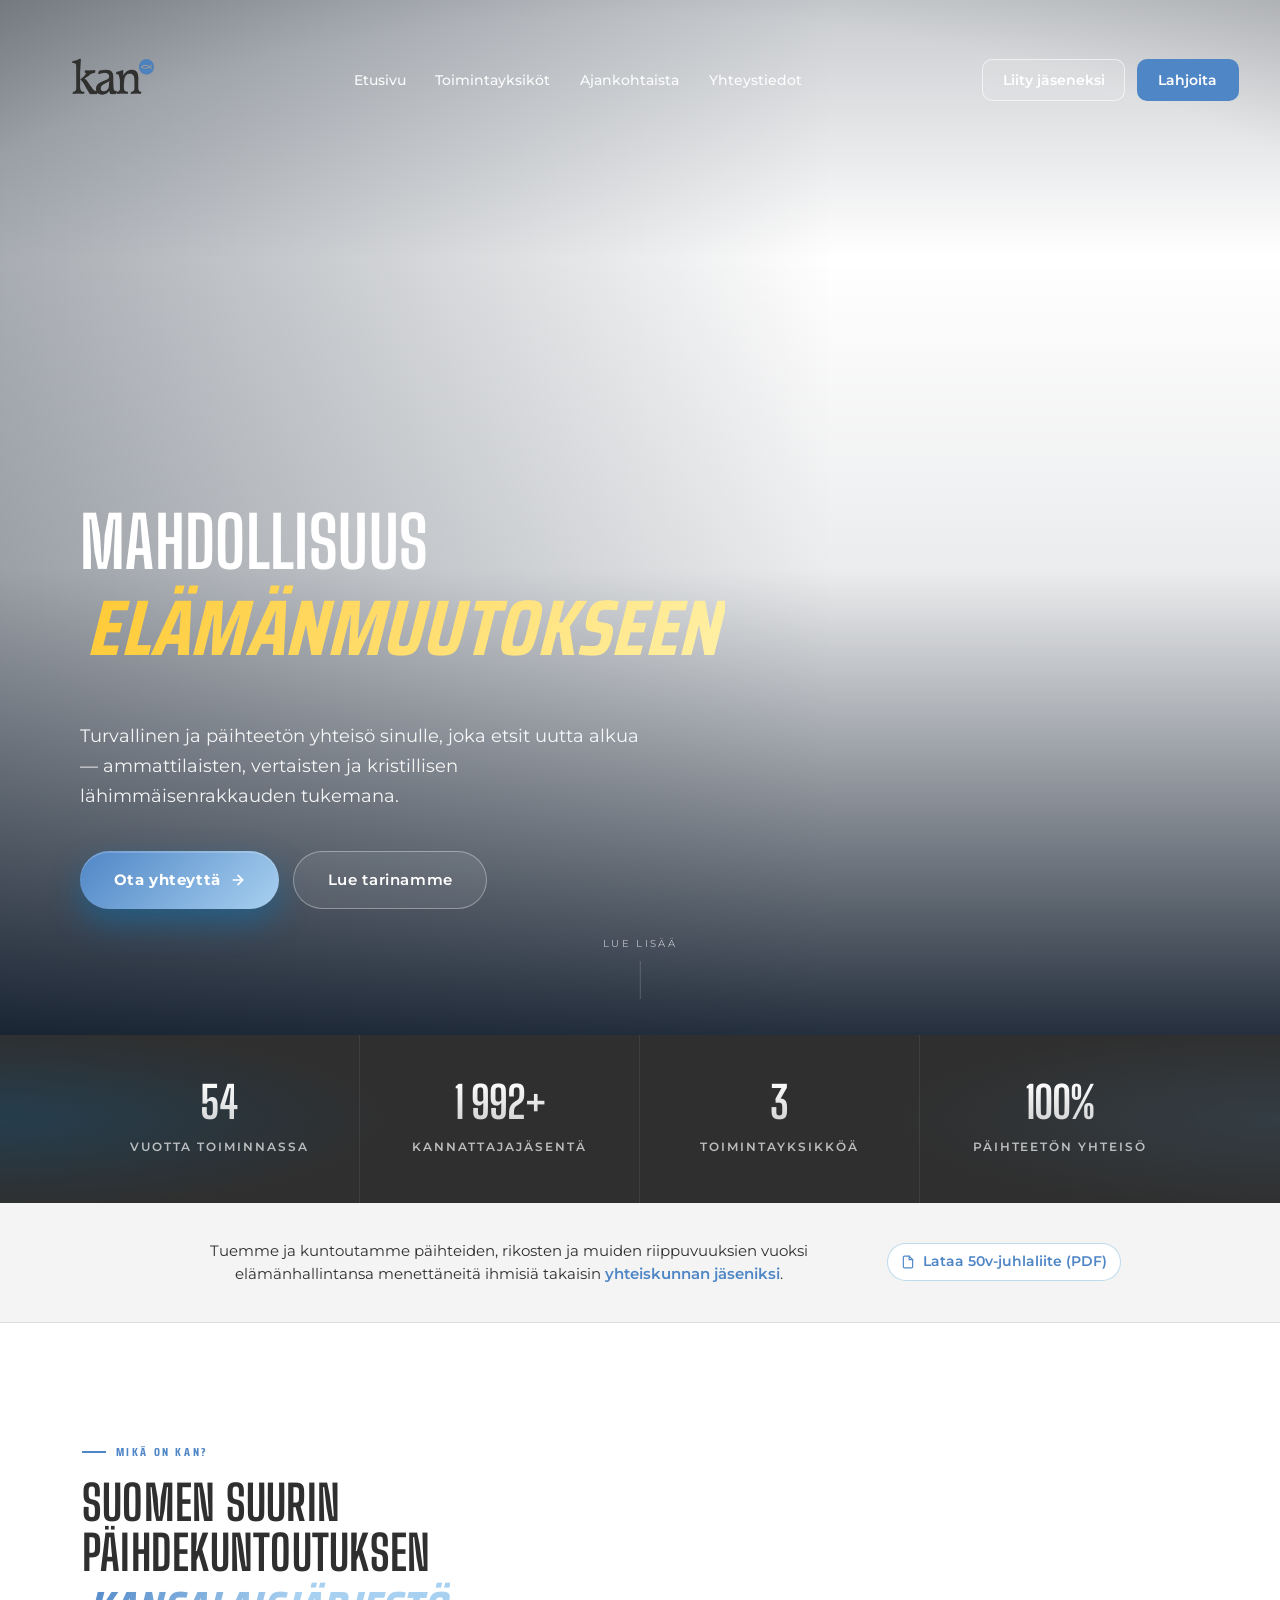
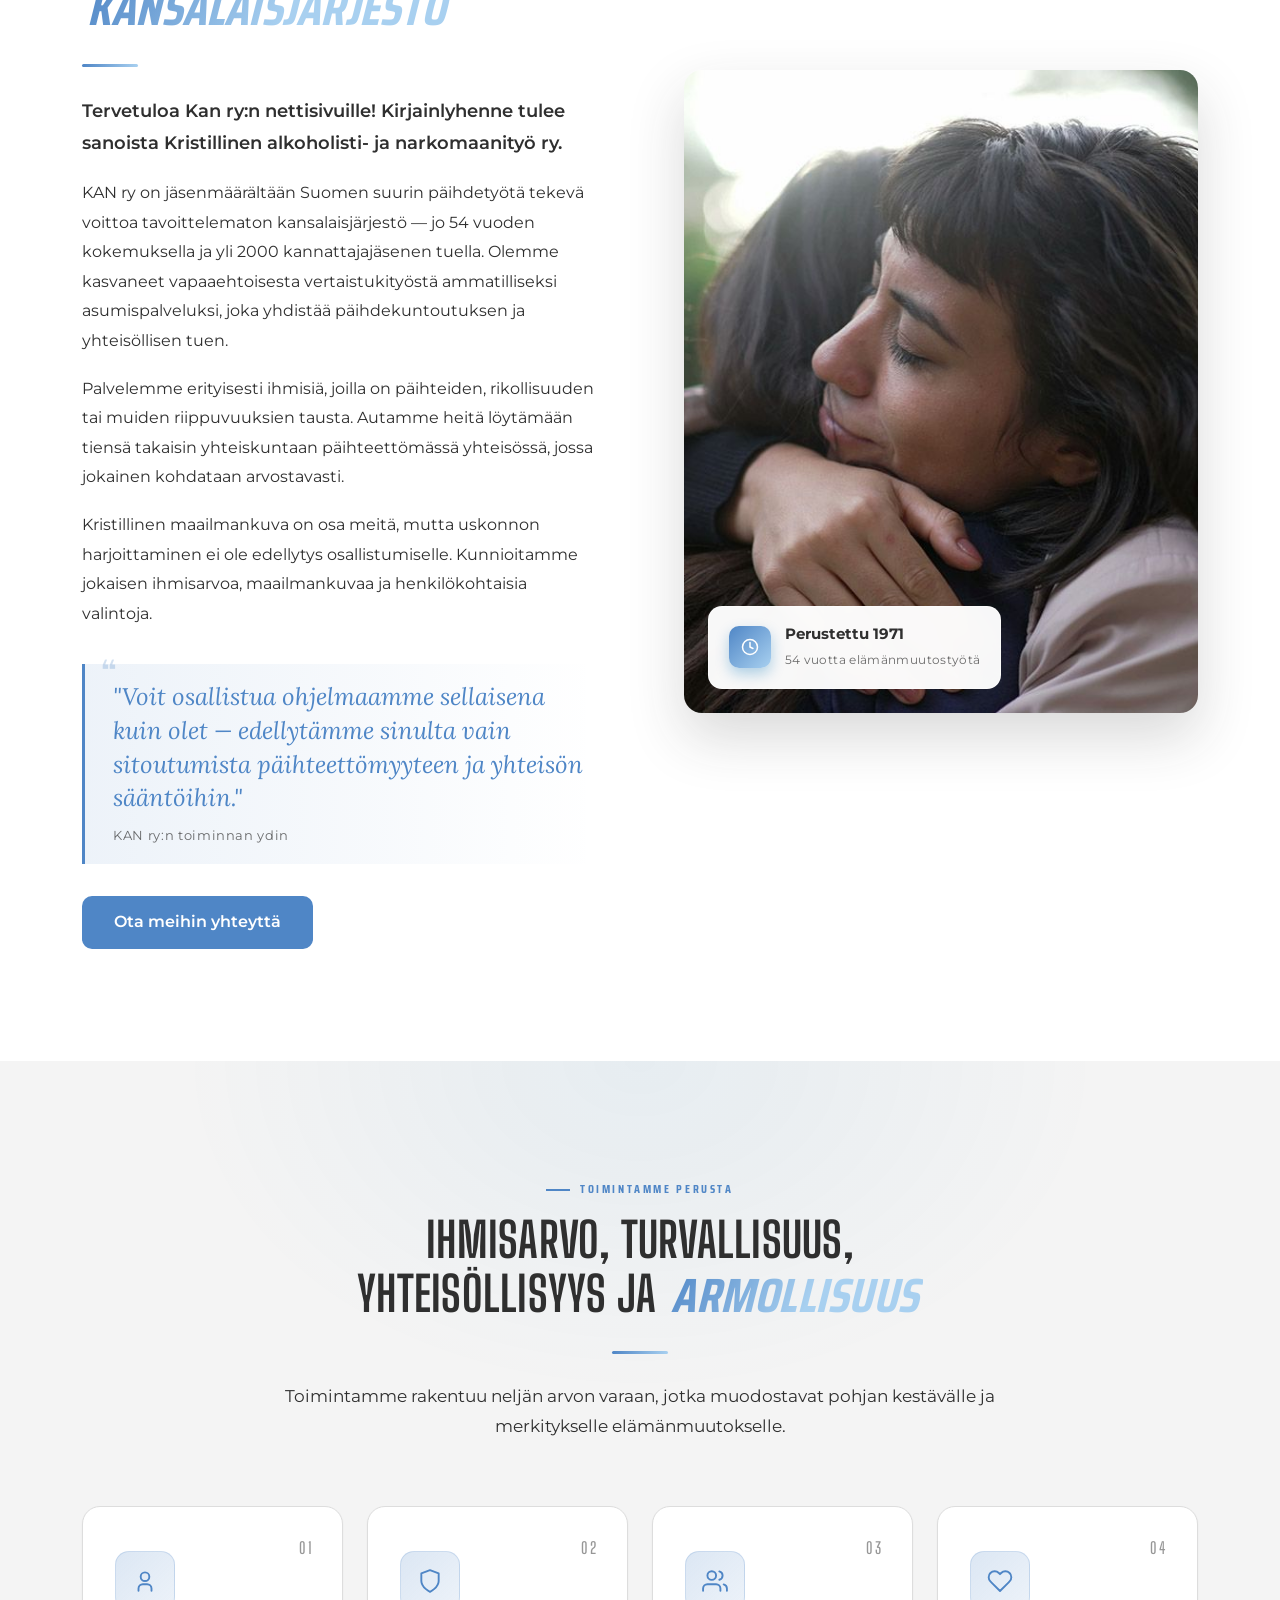
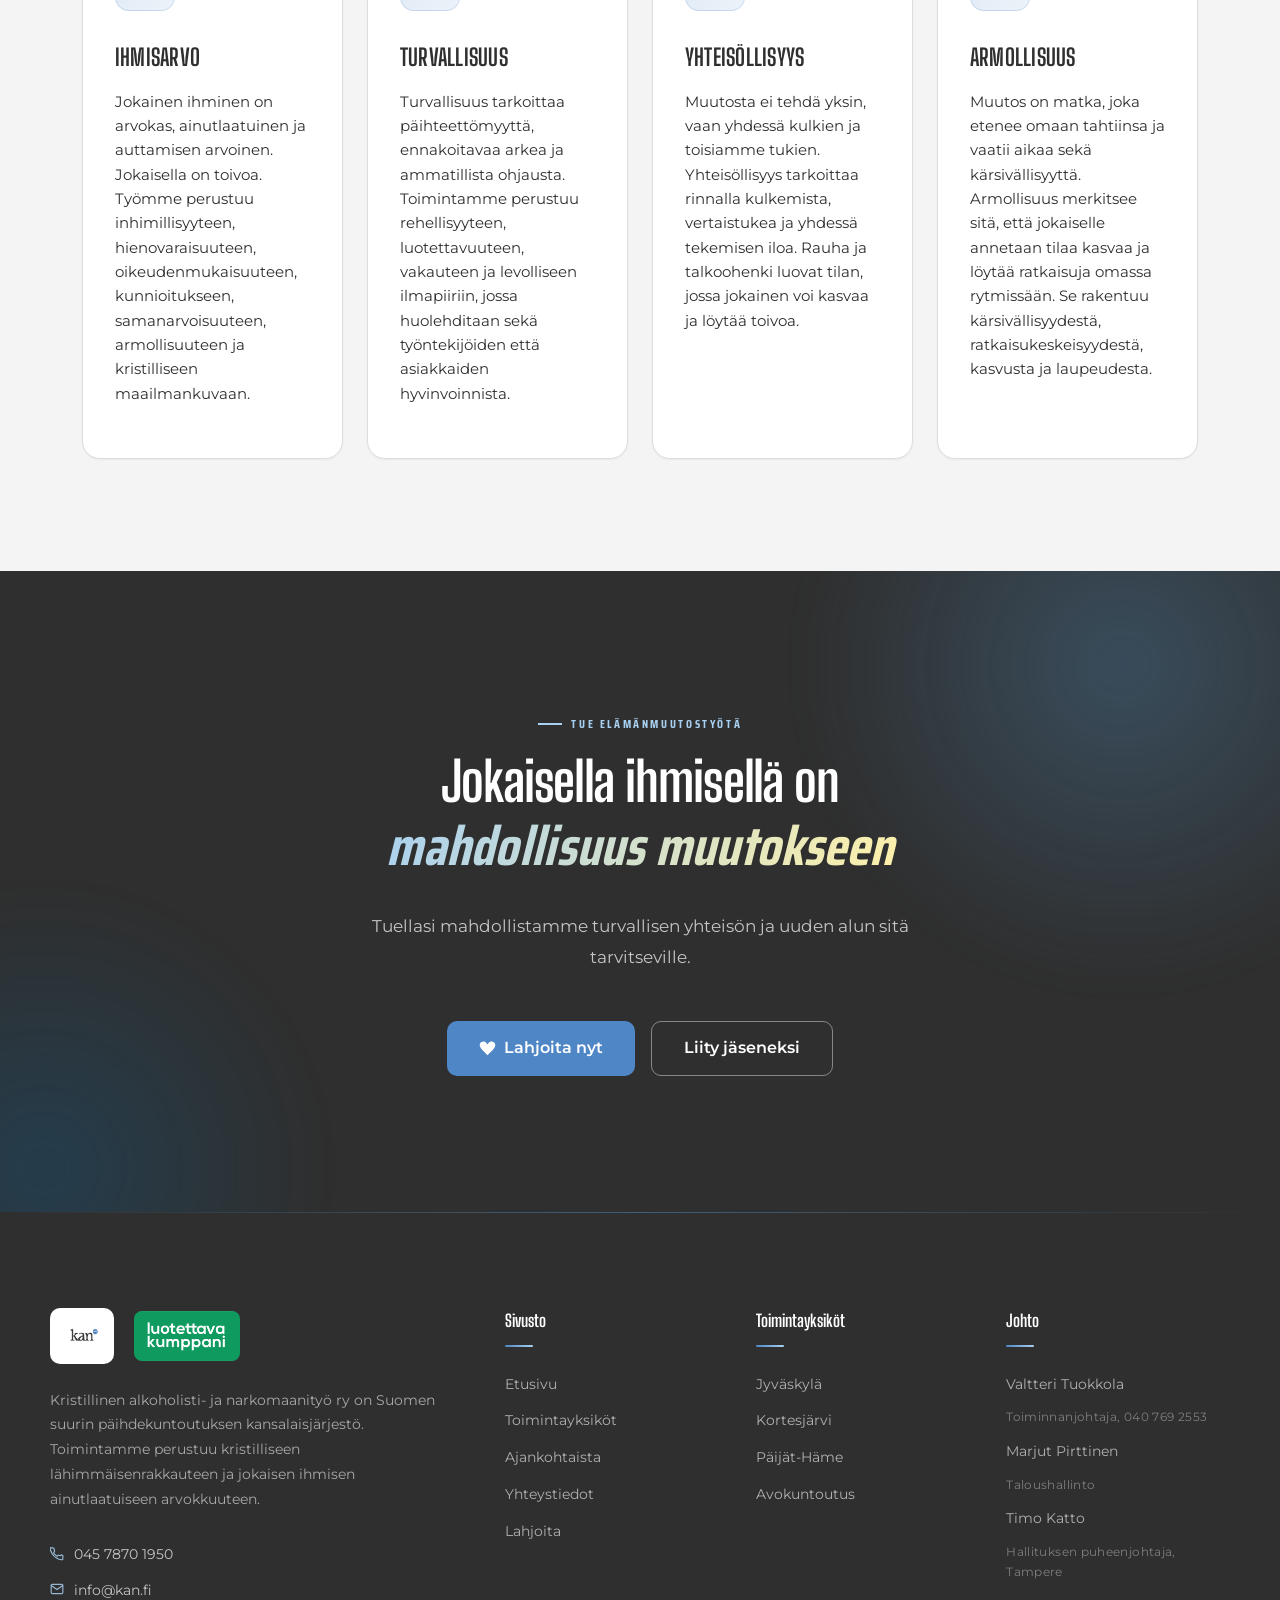
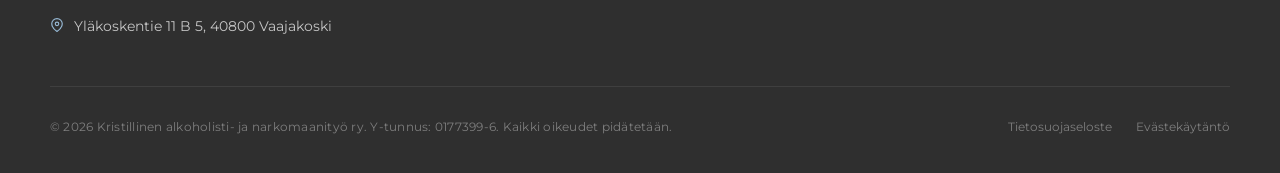
==== index.html @ 5f4e663e "favicon: blue Ichthys fish symbol (SVG + 512px PNG) across all pages Co-Authored-By: Claude Sonnet 4" ====
<!DOCTYPE html>
<html lang="fi">
<head>
  <meta charset="UTF-8">
  <meta name="viewport" content="width=device-width, initial-scale=1.0">
  <link rel="canonical" href="https://kan.fi/">
  <meta property="og:url" content="https://kan.fi/">
  <link rel="icon" type="image/svg+xml" href="favicon.svg">
  <link rel="icon" type="image/png" href="favicon.png">
  <link rel="apple-touch-icon" href="favicon.png">
  <script type="application/ld+json">
{
  "@context": "https://schema.org",
  "@type": "NGO",
  "name": "Kristillinen alkoholisti- ja narkomaanityö ry",
  "alternateName": "KAN ry",
  "url": "https://kan.fi/",
  "logo": "https://kan.fi/logo.png",
  "telephone": "+358457870 1950",
  "email": "info@kan.fi",
  "foundingDate": "1971",
  "address": {
    "@type": "PostalAddress",
    "streetAddress": "Yläkoskentie 11 B 5",
    "postalCode": "40800",
    "addressLocality": "Vaajakoski",
    "addressCountry": "FI"
  },
  "areaServed": "Finland",
  "description": "KAN ry on Suomen suurin päihdekuntoutuksen kansalaisjärjestö. Toimintayksiköt Jyväskylässä, Päijät-Hämeessä, Kortesjärvellä ja avokuntoutuksena."
}
</script>

  <title>KAN ry — Mahdollisuus elämänmuutokseen | Päihdekuntoutus Suomessa</title>
  <meta name="description" content="Päihdekuntoutuksen kansalaisjärjestö. Päihteetön yhteisö, jossa jokainen kohdataan arvostavasti — Jyväskylässä, Päijät-Hämeessä, Kortesjärvellä ja avokuntoutuksena.">
  <meta name="author" content="KAN ry">
  <meta name="robots" content="index, follow">
  <meta property="og:type" content="website">
  <meta property="og:title" content="KAN ry — Mahdollisuus elämänmuutokseen | Päihdekuntoutus Suomessa">
  <meta property="og:description" content="Päihdekuntoutuksen kansalaisjärjestö. Päihteetön yhteisö, jossa jokainen kohdataan arvostavasti — Jyväskylässä, Päijät-Hämeessä, Kortesjärvellä ja avokuntoutuksena.">
  <meta property="og:image" content="https://images.unsplash.com/photo-1500382017468-9049fed747ef?w=1200&auto=format&fit=crop&q=80">
  <meta name="twitter:card" content="summary_large_image">
  <link rel="preconnect" href="https://fonts.googleapis.com">
  <link rel="preconnect" href="https://fonts.gstatic.com" crossorigin>
  <link href="https://fonts.googleapis.com/css2?family=Big+Shoulders+Display:wght@700;800;900&family=Lora:ital,wght@1,400;1,500;1,600&family=Montserrat:wght@300;400;500;600;700;800&family=Saira+Condensed:wght@300;400;500;600;700&display=swap" rel="stylesheet">
  <link rel="stylesheet" href="style.css">
</head>
<body class="has-dark-hero">
<a href="#main" class="skip-link">Siirry sisältöön</a>

<div class="scroll-progress" id="scrollProgress"></div>

<nav class="navbar" id="navbar">
  <a href="index.html" class="nav-logo-img" aria-label="KAN ry – etusivu">
    <img src="logo.png" alt="KAN ry">
  </a>

  <ul class="nav-links">
    <li><a href="index.html" aria-current="page">Etusivu</a></li>
    <li><a href="toimintayksikot.html">Toimintayksiköt</a></li>
    <li><a href="ajankohtaista.html">Ajankohtaista</a></li>
    <li><a href="yhteystiedot.html">Yhteystiedot</a></li>
  </ul>

  <div class="nav-actions">
    <a href="liity-jaseneksi.html" class="btn-nav-ghost btn">Liity jäseneksi</a>
    <a href="lahjoita.html" class="btn btn-blue">Lahjoita</a>
    <button class="nav-burger" id="navBurger" aria-label="Avaa valikko" aria-expanded="false" aria-controls="navDrawer">
      <span class="nav-burger-bars"><span></span><span></span><span></span></span>
    </button>
  </div>
</nav>

<div class="nav-drawer" id="navDrawer" role="dialog" aria-modal="true" aria-label="Mobiilinavigaatio">
  <ul>
    <li><a href="index.html" data-drawer-link>Etusivu</a></li>
    <li><a href="toimintayksikot.html" data-drawer-link>Toimintayksiköt</a></li>
    <li><a href="ajankohtaista.html" data-drawer-link>Ajankohtaista</a></li>
    <li><a href="yhteystiedot.html" data-drawer-link>Yhteystiedot</a></li>
  </ul>
  <div class="nav-drawer-cta">
    <a href="liity-jaseneksi.html" class="btn btn-outline-blue" data-drawer-link>Liity jäseneksi</a>
    <a href="lahjoita.html" class="btn btn-yellow" data-drawer-link>Lahjoita nyt</a>
  </div>
</div>

<section id="hero" aria-label="KAN ry – Mahdollisuus elämänmuutokseen">

  <div class="hero-bg" role="img" aria-label="Ystävät yhdessä auringonlaskussa"></div>
  <div class="hero-scrim"></div>
  <div class="hero-vignette"></div>

  <div class="hero-content">
    <div class="hero-text">
      <h1 class="hero-title hero-anim h2">
        Mahdollisuus<br>
        <em>elämänmuutokseen</em>
      </h1>
      <p class="hero-sub hero-anim h3">
        Turvallinen ja päihteetön yhteisö sinulle, joka etsit uutta alkua — ammattilaisten, vertaisten ja kristillisen lähimmäisenrakkauden tukemana.
      </p>
      <div class="hero-cta hero-anim h4">
        <a href="yhteystiedot.html" class="btn-hero-primary">
          Ota yhteyttä
          <svg width="16" height="16" viewBox="0 0 24 24" fill="none" stroke="currentColor" stroke-width="2.5" stroke-linecap="round" stroke-linejoin="round"><line x1="5" y1="12" x2="19" y2="12"/><polyline points="12 5 19 12 12 19"/></svg>
        </a>
        <a href="#esittely" class="btn-hero-ghost">Lue tarinamme</a>
      </div>
    </div>
  </div>

  <a href="#stats" class="hero-scroll" aria-label="Vieritä alas">
    <span class="hero-scroll-lbl">Lue lisää</span>
    <span class="hero-scroll-line"></span>
  </a>
</section>

<div id="stats" class="stats-bar">
  <div class="stats-inner">
    <div class="stat-cell fade-up"><span class="stat-num">54</span><span class="stat-lbl">Vuotta toiminnassa</span></div>
    <div class="stat-cell fade-up d1"><span class="stat-num">2 000+</span><span class="stat-lbl">Kannattajajäsentä</span></div>
    <div class="stat-cell fade-up d2"><span class="stat-num">3</span><span class="stat-lbl">Toimintayksikköä</span></div>
    <div class="stat-cell fade-up d3"><span class="stat-num">100%</span><span class="stat-lbl">Päihteetön yhteisö</span></div>
  </div>
</div>

<section id="mission" aria-label="Tehtävämme ja juhlaliite">
  <div class="mission-wrap">
    <p class="mission-text">
      Tuemme ja kuntoutamme päihteiden, rikosten ja muiden riippuvuuksien vuoksi elämänhallintansa menettäneitä ihmisiä takaisin <em>yhteiskunnan jäseniksi</em>.
    </p>
    <a href="KAN_juhlaliite_50v.pdf" class="pdf-link" target="_blank" rel="noopener" aria-label="Lataa KAN 50-vuotisjuhlaliite PDF">
      <svg viewBox="0 0 24 24" fill="none" stroke="currentColor" stroke-width="2" stroke-linecap="round" stroke-linejoin="round">
        <path d="M14 2H6a2 2 0 0 0-2 2v16a2 2 0 0 0 2 2h12a2 2 0 0 0 2-2V8z"/>
        <polyline points="14 2 14 8 20 8"/>
      </svg>
      Lataa 50v-juhlaliite (PDF)
    </a>
  </div>
</section>

<section id="esittely">
  <div class="container">
    <div class="about-grid">
      <div class="about-text">
        <span class="eyebrow fade-up">Mikä on KAN?</span>
        <h2 class="sec-title fade-up">Suomen suurin<br>päihdekuntoutuksen<br><em>kansalaisjärjestö</em></h2>
        <div class="divider fade-up"></div>
        <p class="about-welcome fade-up">Tervetuloa Kan ry:n nettisivuille! Kirjainlyhenne tulee sanoista Kristillinen alkoholisti- ja narkomaanityö ry.</p>
        <p class="fade-up">KAN ry on jäsenmäärältään Suomen suurin päihdetyötä tekevä voittoa tavoittelematon kansalaisjärjestö — jo 54 vuoden kokemuksella ja yli 2000 kannattajajäsenen tuella. Olemme kasvaneet vapaaehtoisesta vertaistukityöstä ammatilliseksi asumispalveluksi, joka yhdistää päihdekuntoutuksen ja yhteisöllisen tuen.</p>
        <p class="fade-up d1">Palvelemme erityisesti ihmisiä, joilla on päihteiden, rikollisuuden tai muiden riippuvuuksien tausta. Autamme heitä löytämään tiensä takaisin yhteiskuntaan päihteettömässä yhteisössä, jossa jokainen kohdataan arvostavasti.</p>
        <p class="fade-up d2">Kristillinen maailmankuva on osa meitä, mutta uskonnon harjoittaminen ei ole edellytys osallistumiselle. Kunnioitamme jokaisen ihmisarvoa, maailmankuvaa ja henkilökohtaisia valintoja.</p>
        <div class="about-quote fade-up d2">
          <blockquote>"Voit osallistua ohjelmaamme sellaisena kuin olet — edellytämme sinulta vain sitoutumista päihteettömyyteen ja yhteisön sääntöihin."</blockquote>
          <cite>KAN ry:n toiminnan ydin</cite>
        </div>
        <a href="yhteystiedot.html" class="btn btn-blue btn-lg fade-up d3">Ota meihin yhteyttä</a>
      </div>

      <div class="about-img-wrap fade-up d2">
        <img src="img-halaus.jpg" alt="Halaus — tukea ja yhteyttä" loading="lazy">
        <div class="img-badge">
          <div class="badge-icon-wrap"><svg width="18" height="18" viewBox="0 0 24 24" fill="none" stroke="currentColor" stroke-width="2" stroke-linecap="round" stroke-linejoin="round"><circle cx="12" cy="12" r="10"/><polyline points="12 6 12 12 16 14"/></svg></div>
          <div><span class="badge-strong">Perustettu 1971</span><span class="badge-span">54 vuotta elämänmuutostyötä</span></div>
        </div>
      </div>
    </div>
  </div>
</section>

<section id="pillars">
  <div class="container">
    <div class="pillars-hd">
      <span class="eyebrow fade-up">Toimintamme perusta</span>
      <h2 class="sec-title fade-up">Ihmisarvo, turvallisuus,<br>yhteisöllisyys ja <em>armollisuus</em></h2>
      <div class="divider divider-center fade-up"></div>
      <p class="sec-lead fade-up">Toimintamme rakentuu neljän arvon varaan, jotka muodostavat pohjan kestävälle ja merkitykselle elämänmuutokselle.</p>
    </div>
    <div class="pillars-grid">
      <div class="pillar-card fade-up">
        <span class="pillar-num">01</span>
        <div class="pillar-icon-bg"><svg width="26" height="26" viewBox="0 0 24 24" fill="none" stroke="currentColor" stroke-width="1.75" stroke-linecap="round" stroke-linejoin="round"><circle cx="12" cy="8" r="4"/><path d="M6 21v-2a4 4 0 014-4h4a4 4 0 014 4v2"/></svg></div>
        <h3 class="pillar-title">Ihmisarvo</h3>
        <p class="pillar-text">Jokainen ihminen on arvokas, ainutlaatuinen ja auttamisen arvoinen. Jokaisella on toivoa. Työmme perustuu inhimillisyyteen, hienovaraisuuteen, oikeudenmukaisuuteen, kunnioitukseen, samanarvoisuuteen, armollisuuteen ja kristilliseen maailmankuvaan.</p>
      </div>
      <div class="pillar-card fade-up d1">
        <span class="pillar-num">02</span>
        <div class="pillar-icon-bg"><svg width="26" height="26" viewBox="0 0 24 24" fill="none" stroke="currentColor" stroke-width="1.75" stroke-linecap="round" stroke-linejoin="round"><path d="M12 22s8-4 8-10V5l-8-3-8 3v7c0 6 8 10 8 10z"/></svg></div>
        <h3 class="pillar-title">Turvallisuus</h3>
        <p class="pillar-text">Turvallisuus tarkoittaa päihteettömyyttä, ennakoitavaa arkea ja ammatillista ohjausta. Toimintamme perustuu rehellisyyteen, luotettavuuteen, vakauteen ja levolliseen ilmapiiriin, jossa huolehditaan sekä työntekijöiden että asiakkaiden hyvinvoinnista.</p>
      </div>
      <div class="pillar-card fade-up d2">
        <span class="pillar-num">03</span>
        <div class="pillar-icon-bg"><svg width="26" height="26" viewBox="0 0 24 24" fill="none" stroke="currentColor" stroke-width="1.75" stroke-linecap="round" stroke-linejoin="round"><path d="M17 21v-2a4 4 0 00-4-4H5a4 4 0 00-4 4v2"/><circle cx="9" cy="7" r="4"/><path d="M23 21v-2a4 4 0 00-3-3.87"/><path d="M16 3.13a4 4 0 010 7.75"/></svg></div>
        <h3 class="pillar-title">Yhteisöllisyys</h3>
        <p class="pillar-text">Muutosta ei tehdä yksin, vaan yhdessä kulkien ja toisiamme tukien. Yhteisöllisyys tarkoittaa rinnalla kulkemista, vertaistukea ja yhdessä tekemisen iloa. Rauha ja talkoohenki luovat tilan, jossa jokainen voi kasvaa ja löytää toivoa.</p>
      </div>
      <div class="pillar-card fade-up d3">
        <span class="pillar-num">04</span>
        <div class="pillar-icon-bg"><svg width="26" height="26" viewBox="0 0 24 24" fill="none" stroke="currentColor" stroke-width="1.75" stroke-linecap="round" stroke-linejoin="round"><path d="M20.84 4.61a5.5 5.5 0 00-7.78 0L12 5.67l-1.06-1.06a5.5 5.5 0 00-7.78 7.78l1.06 1.06L12 21.23l7.78-7.78 1.06-1.06a5.5 5.5 0 000-7.78z"/></svg></div>
        <h3 class="pillar-title">Armollisuus</h3>
        <p class="pillar-text">Muutos on matka, joka etenee omaan tahtiinsa ja vaatii aikaa sekä kärsivällisyyttä. Armollisuus merkitsee sitä, että jokaiselle annetaan tilaa kasvaa ja löytää ratkaisuja omassa rytmissään. Se rakentuu kärsivällisyydestä, ratkaisukeskeisyydestä, kasvusta ja laupeudesta.</p>
      </div>
    </div>
  </div>
</section>

<section id="lahjoita-cta">
  <div class="container">
    <div class="donate-wrap">
      <span class="eyebrow fade-up">Tue elämänmuutostyötä</span>
      <h2 class="donate-title fade-up">Jokaisella ihmisellä on<br><em>mahdollisuus muutokseen</em></h2>
      <p class="donate-lead fade-up">Tuellasi mahdollistamme turvallisen yhteisön ja uuden alun sitä tarvitseville.</p>
      <div class="donate-cta fade-up">
        <a href="lahjoita.html" class="btn btn-blue btn-lg">
          <svg width="17" height="17" viewBox="0 0 24 24" fill="currentColor" stroke="none"><path d="M12 21.593c-5.63-5.539-11-10.297-11-14.402 0-3.791 3.068-5.191 5.281-5.191 1.312 0 4.151.501 5.719 4.457 1.59-3.968 4.464-4.447 5.726-4.447 2.54 0 5.274 1.621 5.274 5.181 0 4.069-5.136 8.625-11 14.402z"/></svg>
          Lahjoita nyt
        </a>
        <a href="liity-jaseneksi.html" class="btn btn-white-outline btn-lg">Liity jäseneksi</a>
      </div>
    </div>
  </div>
</section>

<footer id="yhteystiedot-footer">
  <div class="footer-grid">

    <div>
    <div class="footer-badges">
      <img src="img-kan-logo-sq.png" alt="KAN ry" class="footer-badge-logo">
      <img src="img-luotettava-kumppani.jpg" alt="Luotettava kumppani" class="footer-badge-lk">
    </div>
          <p class="f-desc">
        Kristillinen alkoholisti- ja narkomaanityö ry on Suomen suurin päihdekuntoutuksen kansalaisjärjestö. Toimintamme perustuu kristilliseen lähimmäisenrakkauteen ja jokaisen ihmisen ainutlaatuiseen arvokkuuteen.
      </p>
      <div class="f-contact">
        <a href="tel:+358457870 1950">
          <span class="f-contact-icon"><svg width="14" height="14" viewBox="0 0 24 24" fill="none" stroke="currentColor" stroke-width="2" stroke-linecap="round" stroke-linejoin="round"><path d="M22 16.92v3a2 2 0 01-2.18 2 19.79 19.79 0 01-8.63-3.07A19.5 19.5 0 013.09 10.1a19.79 19.79 0 01-3.07-8.67A2 2 0 012 1.47h3a2 2 0 012 1.72c.127.96.361 1.903.7 2.81a2 2 0 01-.45 2.11L6.09 9.91a16 16 0 006 6l1.27-1.27a2 2 0 012.11-.45c.907.339 1.85.573 2.81.7A2 2 0 0122 16.92z"/></svg></span>
          045 7870 1950
        </a>
        <a href="mailto:info@kan.fi">
          <span class="f-contact-icon"><svg width="14" height="14" viewBox="0 0 24 24" fill="none" stroke="currentColor" stroke-width="2" stroke-linecap="round" stroke-linejoin="round"><path d="M4 4h16c1.1 0 2 .9 2 2v12c0 1.1-.9 2-2 2H4c-1.1 0-2-.9-2-2V6c0-1.1.9-2 2-2z"/><polyline points="22,6 12,13 2,6"/></svg></span>
          info@kan.fi
        </a>
        <div class="f-contact-item">
          <span class="f-contact-icon"><svg width="14" height="14" viewBox="0 0 24 24" fill="none" stroke="currentColor" stroke-width="2" stroke-linecap="round" stroke-linejoin="round"><path d="M21 10c0 7-9 13-9 13s-9-6-9-13a9 9 0 0118 0z"/><circle cx="12" cy="10" r="3"/></svg></span>
          Yläkoskentie 11 B 5, 40800 Vaajakoski
        </div>
      </div>
    </div>

    <div>
      <h4 class="f-col-title">Sivusto</h4>
      <ul class="f-links">
        <li><a href="index.html">Etusivu</a></li>
        <li><a href="toimintayksikot.html">Toimintayksiköt</a></li>
        <li><a href="ajankohtaista.html">Ajankohtaista</a></li>
        <li><a href="yhteystiedot.html">Yhteystiedot</a></li>
        <li><a href="lahjoita.html">Lahjoita</a></li>
      </ul>
    </div>

    <div>
      <h4 class="f-col-title">Toimintayksiköt</h4>
      <ul class="f-links">
        <li><a href="toimintayksikot.html#jyvaskyla">Jyväskylä</a></li>
        <li><a href="toimintayksikot.html#kortesjarvi">Kortesjärvi</a></li>
                <li><a href="toimintayksikot.html#paijat-hame">Päijät-Häme</a></li>
        <li><a href="toimintayksikot.html#avokuntoutus">Avokuntoutus</a></li>
      </ul>
    </div>

    <div>
      <h4 class="f-col-title">Johto</h4>
      <ul class="f-links">
        <li><a href="mailto:valtteri.tuokkola@kan.fi">Valtteri Tuokkola</a></li>
        <li><span class="f-sub">Toiminnanjohtaja, 040 769 2553</span></li>
        <li><a href="mailto:marjut.pirttinen@kan.fi">Marjut Pirttinen</a></li>
        <li><span class="f-sub">Taloushallinto</span></li>
        <li><a href="mailto:timo.katto@kan.fi">Timo Katto</a></li>
        <li><span class="f-sub">Hallituksen puheenjohtaja, Tampere</span></li>
      </ul>
    </div>

  </div>

  <div class="footer-bottom">
    <p>© 2026 Kristillinen alkoholisti- ja narkomaanityö ry. Y-tunnus: 0177399-6. Kaikki oikeudet pidätetään.</p>
    <div class="footer-bottom-links">
      <a href="tietosuojaseloste.html">Tietosuojaseloste</a>
      <a href="evastekaytanto.html">Evästekäytäntö</a>
    </div>
  </div>
</footer>

<script src="script.js"></script>

<div id="cookie-banner" role="dialog" aria-label="Evästeasetukset">
  <p>Tämä sivusto käyttää välttämättömiä evästeitä. Jatkamalla hyväksyt evästeiden käytön.</p>
  <button type="button" id="cookie-accept">Hyväksyn</button>
</div>

</body>
</html>
---- style.css ----
:root {
      /* Brand palette — STRICT, 7 colors + white */
      --blue:         #4F86C6;
      --blue-sky:     #A8D0F0;
      --orange:       #FFC933;
      --orange-soft:  #FFF1A8;
      --grey-light:   #F4F4F4;
      --grey:         #DDDDDD;
      --grey-dark:    #2F2F2F;
      --white:        #FFFFFF;

      /* Aliases (no extra hues — only palette colors or opacity tints) */
      --blue-hover:   #2F2F2F;
      --blue-deep:    #2F2F2F;
      --blue-dark:    #2F2F2F;
      --blue-navy:    #2F2F2F;
      --blue-pale:    rgba(79,134,198,0.10);
      --blue-pale2:   rgba(79,134,198,0.20);
      --gold:         #FFC933;
      --text:         #2F2F2F;
      --text-body:    #2F2F2F;
      --text-light:   rgba(47,47,47,0.70);
      --text-mute:    rgba(47,47,47,0.50);
      --bg:           #FFFFFF;
      --surface:      #F4F4F4;
      --surface-2:    #DDDDDD;
      --border:       #DDDDDD;
      --border-soft:  #DDDDDD;

      --shadow-xs:    0 1px 2px rgba(47,47,47,0.05);
      --shadow-sm:    0 2px 8px rgba(47,47,47,0.06);
      --shadow:       0 8px 28px rgba(47,47,47,0.10);
      --shadow-lg:    0 24px 56px rgba(47,47,47,0.18);
      --shadow-glow:  0 18px 44px rgba(79,134,198,0.32);
      --radius:       18px;
      --radius-sm:    10px;
      --radius-xs:    6px;
      --grain: radial-gradient(rgba(47,47,47,0.04) 1px, transparent 1px);

      /* Type — prefer exact brand fonts (local install / Adobe Fonts kit),
         fallback to nearest free subs */
      --font-body:    'Montserrat', 'Outfit', system-ui, sans-serif;
      --font-sub:     'Estenda 30 Deca', 'Estenda', 'Saira Condensed', 'Outfit', sans-serif;
      --font-head:    'Big Shoulders Display', 'Anton', 'Saira Condensed', sans-serif;
    }

    *, *::before, *::after { box-sizing: border-box; margin: 0; padding: 0; }
    html { scroll-behavior: smooth; -webkit-font-smoothing: antialiased; -moz-osx-font-smoothing: grayscale; }
    body {
      font-family: var(--font-body); background: var(--bg); color: var(--text);
      line-height: 1.6; overflow-x: hidden;
    }
    img { display: block; max-width: 100%; }
    a { color: inherit; text-decoration: none; }
    ::selection { background: var(--blue); color: var(--white); }

    /* Scroll progress bar */
    .scroll-progress {
      position: fixed; top: 0; left: 0; height: 3px; width: 0;
      background: linear-gradient(90deg, var(--blue), var(--blue-sky));
      z-index: 2000; transition: width 0.1s linear;
      box-shadow: 0 0 10px rgba(94,184,255,0.5);
    }

    /* ── SVG ICONS ─────────────────────────────── */
    .icon { display: inline-flex; align-items: center; justify-content: center; flex-shrink: 0; }

    /* ── NAVBAR ─ clear-on-top, floating-on-scroll ─ */
    .navbar {
      position: fixed; top: 0; left: 50%;
      transform: translateX(-50%);
      width: calc(100% - 2rem); max-width: 1280px;
      z-index: 1000;
      padding: 0.8rem 1.5rem;
      display: flex; align-items: center; justify-content: space-between; gap: 1rem;
      background: transparent;
      border: 1px solid transparent;
      border-radius: 0;
      box-shadow: none;
      transition: top 0.4s cubic-bezier(0.2,0.7,0.2,1),
                  max-width 0.4s cubic-bezier(0.2,0.7,0.2,1),
                  padding 0.4s ease,
                  background 0.35s ease,
                  border-color 0.35s ease,
                  border-radius 0.35s ease,
                  box-shadow 0.35s ease;
    }
    .navbar.scrolled {
      top: 0.85rem;
      max-width: 1080px;
      padding: 0.45rem 1rem;
      background: rgba(255,255,255,0.78);
      backdrop-filter: blur(16px) saturate(160%);
      -webkit-backdrop-filter: blur(16px) saturate(160%);
      border-color: var(--border);
      border-radius: 14px;
      box-shadow: 0 10px 32px rgba(20,30,50,0.10);
    }
    /* Default (clear over dark hero, e.g. etusivu) — light text */
    .has-dark-hero .navbar .nav-links a { color: rgba(255,255,255,0.95); }
    .has-dark-hero .navbar .nav-links a:hover { color: var(--white); background: rgba(255,255,255,0.16); }
    .has-dark-hero .navbar .btn-nav-ghost {
      color: var(--white); border-color: rgba(255,255,255,0.6);
      background: rgba(255,255,255,0.08); backdrop-filter: blur(6px);
    }
    .has-dark-hero .navbar .btn-nav-ghost:hover { background: rgba(255,255,255,0.18); border-color: var(--white); color: var(--white); }
    .has-dark-hero .navbar .nav-burger-bars span { background: var(--white); }
    .has-dark-hero .navbar .nav-burger:hover { background: rgba(255,255,255,0.12); }

    /* Default (inner pages — light bg behind transparent nav) — dark text */
    body:not(.has-dark-hero) .navbar .nav-links a { color: var(--text-body); }
    body:not(.has-dark-hero) .navbar .nav-links a:hover { color: var(--blue); background: var(--blue-pale); }
    body:not(.has-dark-hero) .navbar .btn-nav-ghost {
      color: var(--text); border-color: var(--border);
      background: transparent; backdrop-filter: none;
    }
    body:not(.has-dark-hero) .navbar .btn-nav-ghost:hover { border-color: var(--blue); color: var(--blue); }
    body:not(.has-dark-hero) .navbar .nav-burger-bars span { background: var(--text); }
    body:not(.has-dark-hero) .navbar .nav-burger:hover { background: rgba(0,0,0,0.05); }

    /* Scrolled state — dark text on translucent white pill */
    .navbar.scrolled .nav-links a { color: var(--text-body); }
    .navbar.scrolled .nav-links a:hover { color: var(--blue); background: var(--blue-pale); }
    .navbar.scrolled .btn-nav-ghost {
      color: var(--text); border-color: var(--border);
      background: transparent; backdrop-filter: none;
    }
    .navbar.scrolled .btn-nav-ghost:hover { border-color: var(--blue); color: var(--blue); }
    .navbar.scrolled .nav-burger-bars span { background: var(--text); box-shadow: none; }
    .navbar.scrolled .nav-burger:hover { background: rgba(0,0,0,0.05); }
    .navbar .nav-logo-mark { background: var(--blue); }

    .nav-logo-img { display: inline-flex; align-items: center; flex-shrink: 0; min-width: 0; }
    .nav-logo-img img {
      height: 132px; width: auto; max-width: none; display: block;
      object-fit: contain;
      background: transparent;
      transition: opacity 0.22s, height 0.35s;
    }
    .nav-logo-img:hover img { opacity: 0.82; }
    .navbar.scrolled .nav-logo-img img {
      height: 104px;
    }

    .nav-logo { display: flex; align-items: center; gap: 0.75rem; }
    .nav-logo-mark {
      width: 40px; height: 40px; background: rgba(255,255,255,0.15);
      border-radius: 10px; display: flex; align-items: center; justify-content: center;
      font-family: var(--font-head); font-size: 1.2rem; font-weight: 700;
      color: var(--white); flex-shrink: 0; transition: background 0.35s;
    }
    .nav-logo-name {
      font-family: var(--font-head); font-size: 1.2rem; font-weight: 700;
      color: var(--white); display: block; line-height: 1.2; transition: color 0.35s;
    }
    .nav-logo-tag { font-size: 0.63rem; color: rgba(255,255,255,0.55); display: block; letter-spacing: 0.02em; transition: color 0.35s; }

    .nav-links { display: flex; align-items: center; gap: 0.1rem; list-style: none; }
    .nav-links a {
      color: rgba(255,255,255,0.88); font-size: 0.875rem; font-weight: 500;
      padding: 0.5rem 0.875rem; border-radius: 7px; transition: all 0.2s;
    }
    .nav-links a:hover { color: var(--white); background: rgba(255,255,255,0.12); }

    .nav-actions { display: flex; align-items: center; gap: 0.75rem; }

    /* Hamburger button (mobile only) */
    .nav-burger {
      display: none; width: 44px; height: 44px;
      align-items: center; justify-content: center;
      background: transparent; border: none; cursor: pointer; padding: 0;
      border-radius: 8px; transition: background 0.22s;
      position: relative;
    }
    .nav-burger:hover { background: rgba(0,0,0,0.05); }
    .nav-burger-bars {
      width: 22px; height: 14px; position: relative;
    }
    .nav-burger-bars span {
      position: absolute; left: 0; right: 0; height: 2px;
      background: var(--text); border-radius: 2px;
      transition: transform 0.3s ease, top 0.3s ease, opacity 0.2s ease;
    }
    .nav-burger-bars span:nth-child(1) { top: 0; }
    .nav-burger-bars span:nth-child(2) { top: 6px; }
    .nav-burger-bars span:nth-child(3) { top: 12px; }
    .nav-burger.open .nav-burger-bars span:nth-child(1) { top: 6px; transform: rotate(45deg); }
    .nav-burger.open .nav-burger-bars span:nth-child(2) { opacity: 0; }
    .nav-burger.open .nav-burger-bars span:nth-child(3) { top: 6px; transform: rotate(-45deg); }

    /* Mobile drawer */
    .nav-drawer {
      position: fixed; top: 0; left: 0; right: 0; bottom: 0; z-index: 999;
      background: var(--white);
      padding: 7rem 1.5rem 2rem;
      opacity: 0; visibility: hidden;
      transform: translateY(-10px);
      transition: opacity 0.3s ease, transform 0.3s ease, visibility 0.3s;
      display: flex; flex-direction: column;
      overflow-y: auto;
    }
    .nav-drawer.open {
      opacity: 1; visibility: visible; transform: translateY(0);
    }
    .nav-drawer ul {
      list-style: none; display: flex; flex-direction: column;
      gap: 0.25rem; margin-bottom: 2.5rem;
    }
    .nav-drawer ul a {
      display: block; padding: 1rem 0.5rem;
      font-family: var(--font-head);
      font-size: 1.7rem; font-weight: 600; color: var(--text);
      border-bottom: 1px solid var(--border);
      transition: color 0.22s, padding-left 0.22s;
    }
    .nav-drawer ul a:hover, .nav-drawer ul a:focus { color: var(--blue); padding-left: 1rem; }
    .nav-drawer-cta {
      display: flex; flex-direction: column; gap: 0.7rem;
      margin-top: auto; padding-top: 1.5rem;
    }
    .nav-drawer-cta .btn { width: 100%; justify-content: center; padding: 1rem; }
    body.nav-open { overflow: hidden; }
    .btn { display: inline-flex; align-items: center; justify-content: center; gap: 0.45rem;
           font-weight: 600; font-size: 0.875rem; padding: 0.625rem 1.35rem;
           border-radius: var(--radius-sm); transition: all 0.22s; cursor: pointer; border: none; white-space: nowrap; }
    .btn-lg { padding: 0.875rem 2rem; font-size: 0.975rem; border-radius: 10px; }
    .btn-blue  { background: var(--blue); color: var(--white); }
    .btn-blue:hover  { background: var(--blue-hover); transform: translateY(-1px); box-shadow: 0 6px 20px rgba(1,112,185,0.35); }
    .btn-nav-ghost {
      color: rgba(255,255,255,0.88); border: 1.5px solid rgba(255,255,255,0.38);
      background: transparent; font-size: 0.875rem; font-weight: 600;
      padding: 0.55rem 1.2rem; border-radius: var(--radius-sm); transition: all 0.22s;
    }
    .btn-nav-ghost:hover { border-color: rgba(255,255,255,0.75); color: var(--white); }
    .btn-outline-blue {
      color: var(--blue); border: 1.5px solid var(--blue); background: transparent;
    }
    .btn-outline-blue:hover { background: var(--blue); color: var(--white); transform: translateY(-1px); }
    .btn-white-outline {
      color: var(--white); border: 1.5px solid rgba(255,255,255,0.42); background: transparent;
    }
    .btn-white-outline:hover { border-color: var(--white); background: rgba(255,255,255,0.1); }

    /* ── HERO ─ cinematic full-bleed ───────────────── */
    #hero {
      position: relative; width: 100%;
      min-height: 115vh; height: auto;
      overflow: hidden;
      display: flex; align-items: flex-end;
      color: var(--white);
      padding-top: 7rem;
    }
    .hero-bg {
      position: absolute; inset: 0; z-index: 0;
      background: url('hero.jpg') center/cover no-repeat;
      animation: heroKenBurns 22s ease-in-out infinite alternate;
    }
    @keyframes heroKenBurns {
      0%   { transform: scale(1.04) translate(0,0); }
      100% { transform: scale(1.10) translate(-1.5%, -1%); }
    }
    .hero-scrim {
      position: absolute; inset: 0; z-index: 1;
      background:
        linear-gradient(180deg, rgba(6,18,34,0.22) 0%, rgba(6,18,34,0.0) 25%, rgba(6,18,34,0.08) 55%, rgba(6,18,34,0.88) 100%),
        linear-gradient(90deg, rgba(6,18,34,0.35) 0%, rgba(6,18,34,0.0) 65%);
      pointer-events: none;
    }
    .hero-vignette {
      position: absolute; inset: 0; z-index: 1; pointer-events: none;
      background: radial-gradient(ellipse 120% 90% at 50% 60%, transparent 65%, rgba(0,0,0,0.32) 100%);
    }

    .hero-content {
      position: relative; z-index: 2;
      width: 100%; max-width: 1280px;
      margin: 0 auto; padding: 0 3rem 0.85rem;
      display: block;
    }
    .hero-text { max-width: 880px; }

    .hero-eyebrow {
      display: inline-flex; align-items: center; gap: 0.7rem;
      padding: 0.45rem 0.95rem; margin-bottom: 1.75rem;
      background: rgba(255,255,255,0.10);
      border: 1px solid rgba(255,255,255,0.22);
      border-radius: 100px; backdrop-filter: blur(8px);
      -webkit-backdrop-filter: blur(8px);
      font-size: 0.72rem; font-weight: 700; letter-spacing: 0.18em;
      text-transform: uppercase; color: rgba(255,255,255,0.95);
    }
    .hero-eyebrow-dot {
      width: 7px; height: 7px; border-radius: 50%;
      background: var(--blue-sky);
      box-shadow: 0 0 12px var(--blue-sky);
    }

    .hero-title {
      font-family: var(--font-head);
      font-size: clamp(2.4rem, 5.5vw, 4.6rem);
      font-weight: 700; line-height: 1.08; letter-spacing: -0.02em;
      color: var(--white);
      padding-bottom: 0.15em;
    }
    .hero-title em {
      display: inline-block;
      font-family: var(--font-sub);
      font-style: italic;
      font-weight: 700;
      font-size: 1.12em;
      letter-spacing: 0.005em;
      line-height: 1.12;
      padding: 0.05em 0.08em 0.18em;
      white-space: nowrap;
      overflow-wrap: normal;
      word-break: keep-all;
      max-width: 100%;
      background: linear-gradient(120deg, var(--orange) 0%, var(--orange-soft) 100%);
      -webkit-background-clip: text; background-clip: text;
      -webkit-text-fill-color: transparent;
    }
    .hero-sub {
      max-width: 560px; margin: 1.5rem 0 2.5rem;
      font-size: 1.1rem; line-height: 1.7;
      color: rgba(255,255,255,0.92); font-weight: 400;
    }
    .hero-cta {
      display: flex; gap: 0.875rem; flex-wrap: wrap;
    }
    .btn-hero-primary {
      background: linear-gradient(135deg, var(--blue), var(--blue-sky));
      color: var(--white);
      padding: 1rem 2.1rem; border-radius: 100px;
      font-weight: 700; font-size: 0.95rem; letter-spacing: 0.04em;
      border: none; cursor: pointer; display: inline-flex; align-items: center; gap: 0.55rem;
      box-shadow: 0 14px 32px rgba(1,112,185,0.45), 0 2px 0 rgba(255,255,255,0.18) inset;
      transition: transform 0.22s, box-shadow 0.22s;
    }
    .btn-hero-primary:hover {
      transform: translateY(-2px);
      box-shadow: 0 20px 44px rgba(1,112,185,0.55), 0 2px 0 rgba(255,255,255,0.22) inset;
    }
    .btn-hero-ghost {
      background: rgba(255,255,255,0.08);
      border: 1.5px solid rgba(255,255,255,0.35);
      color: var(--white); padding: 1rem 2.1rem; border-radius: 100px;
      font-weight: 600; font-size: 0.95rem; letter-spacing: 0.04em;
      backdrop-filter: blur(10px); -webkit-backdrop-filter: blur(10px);
      cursor: pointer; display: inline-flex; align-items: center; gap: 0.55rem;
      transition: background 0.22s, border-color 0.22s, transform 0.22s;
    }
    .btn-hero-ghost:hover {
      background: rgba(255,255,255,0.18);
      border-color: rgba(255,255,255,0.7);
      transform: translateY(-2px);
    }

    /* Side stat rail right */
    .hero-rail {
      display: flex; flex-direction: column; gap: 1.25rem;
      padding: 1.75rem 1.5rem;
      background: rgba(255,255,255,0.08);
      border: 1px solid rgba(255,255,255,0.18);
      border-radius: 20px;
      backdrop-filter: blur(20px) saturate(140%);
      -webkit-backdrop-filter: blur(20px) saturate(140%);
      box-shadow: 0 20px 50px rgba(0,0,0,0.30), 0 1px 0 rgba(255,255,255,0.18) inset;
      min-width: 220px;
    }
    .hero-rail-stat { display: flex; flex-direction: column; }
    .hero-rail-stat + .hero-rail-stat { padding-top: 1.25rem; border-top: 1px solid rgba(255,255,255,0.13); }
    .hero-rail-num {
      font-family: var(--font-head); font-size: 1.85rem;
      font-weight: 700; color: var(--white); line-height: 1;
      letter-spacing: -0.02em;
    }
    .hero-rail-lbl {
      font-size: 0.7rem; color: rgba(255,255,255,0.7);
      letter-spacing: 0.12em; text-transform: uppercase; font-weight: 600;
      margin-top: 0.45rem;
    }

    /* Scroll cue */
    .hero-scroll {
      position: absolute; left: 50%; bottom: 2.25rem;
      transform: translateX(-50%); z-index: 3;
      display: flex; flex-direction: column; align-items: center; gap: 0.55rem;
      color: rgba(255,255,255,0.65); pointer-events: none;
    }
    .hero-scroll-line {
      width: 1px; height: 38px; position: relative; overflow: hidden;
      background: rgba(255,255,255,0.18);
    }
    .hero-scroll-line::after {
      content: ''; position: absolute; left: 0; top: -50%;
      width: 1px; height: 50%; background: var(--white);
      animation: heroScrollLine 2s ease-in-out infinite;
    }
    @keyframes heroScrollLine {
      0%   { top: -50%; }
      100% { top: 100%; }
    }
    .hero-scroll-lbl {
      font-size: 0.62rem; letter-spacing: 0.24em; text-transform: uppercase;
      writing-mode: horizontal-tb;
    }

    /* Stagger fade-in */
    .hero-anim { opacity: 0; transform: translateY(24px); animation: heroItemIn 0.7s cubic-bezier(0.2,0.7,0.2,1) forwards; }
    .hero-anim.h1 { animation-delay: 0.30s; }
    .hero-anim.h2 { animation-delay: 0.45s; }
    .hero-anim.h3 { animation-delay: 0.60s; }
    .hero-anim.h4 { animation-delay: 0.75s; }
    .hero-anim.h5 { animation-delay: 0.90s; }
    .hero-anim.h6 { animation-delay: 1.10s; }
    @keyframes heroItemIn {
      to { opacity: 1; transform: translateY(0); }
    }

    /* ── STATS BAR ─────────────────────────────── */
    .stats-bar {
      position: relative; overflow: hidden;
      background: linear-gradient(135deg, var(--blue-navy) 0%, var(--blue-dark) 100%);
    }
    .stats-bar::before {
      content: ''; position: absolute; inset: 0;
      background:
        radial-gradient(ellipse 50% 90% at 0% 50%, rgba(1,112,185,0.22), transparent 60%),
        radial-gradient(ellipse 50% 90% at 100% 50%, rgba(94,184,255,0.10), transparent 60%);
      pointer-events: none;
    }
    .stats-inner {
      position: relative;
      max-width: 1120px; margin: 0 auto;
      display: grid; grid-template-columns: repeat(4, 1fr);
    }
    .stat-cell {
      text-align: center; padding: 2.75rem 1.5rem;
      border-right: 1px solid rgba(255,255,255,0.08);
      position: relative;
    }
    .stat-cell:last-child { border-right: none; }
    .stat-num {
      font-family: var(--font-head);
      font-size: 2.75rem; font-weight: 700; color: var(--white);
      display: block; line-height: 1.05; margin-bottom: 0.5rem;
      letter-spacing: -0.02em;
      background: linear-gradient(180deg, #ffffff 0%, rgba(255,255,255,0.78) 100%);
      -webkit-background-clip: text; background-clip: text;
      -webkit-text-fill-color: transparent;
    }
    .stat-lbl {
      font-size: 0.78rem; color: rgba(255,255,255,0.68);
      font-weight: 600; letter-spacing: 0.08em; text-transform: uppercase;
    }

    /* ── SECTIONS ────────────────────────────────── */
    section { padding: 7rem 2rem; }
    .container { max-width: 1180px; margin: 0 auto; padding: 0 2rem; }
    .eyebrow {
      font-size: 0.74rem; font-weight: 700; text-transform: uppercase;
      letter-spacing: 0.18em; color: var(--blue); display: inline-flex; align-items: center;
      gap: 0.6rem; margin-bottom: 1rem;
    }
    .eyebrow::before {
      content: ''; width: 24px; height: 1.5px; background: var(--blue);
    }
    .sec-title {
      font-family: var(--font-head);
      font-size: clamp(2rem, 4vw, 3rem);
      font-weight: 700; color: var(--text); line-height: 1.18;
      letter-spacing: -0.02em; margin-bottom: 1.1rem;
    }
    .sec-title em {
      display: inline-block;
      font-family: var(--font-sub);
      font-style: italic;
      font-weight: 700;
      letter-spacing: 0.005em;
      line-height: 1.18;
      padding: 0.05em 0.1em 0.18em;
      background: linear-gradient(120deg, var(--blue) 0%, var(--blue-sky) 55%, var(--blue-sky) 100%);
      -webkit-background-clip: text; background-clip: text;
      -webkit-text-fill-color: transparent;
    }
    .sec-lead { font-size: 1.05rem; color: var(--text-body); line-height: 1.78; }
    .divider {
      width: 56px; height: 3px;
      background: linear-gradient(90deg, var(--blue), var(--blue-sky));
      border-radius: 2px; margin: 1rem 0 1.75rem;
    }
    .divider-center { margin: 1rem auto 1.75rem; }

    /* ── FADE ─────────────────────────────────────── */
    .fade-up { opacity: 0; transform: translateY(24px); transition: opacity 0.65s ease, transform 0.65s ease; }
    .fade-up.visible { opacity: 1; transform: translateY(0); }
    .d1 { transition-delay: 0.1s; }
    .d2 { transition-delay: 0.2s; }
    .d3 { transition-delay: 0.3s; }
    .d4 { transition-delay: 0.4s; }

    /* ── ABOUT ────────────────────────────────────── */
    #esittely { background: var(--bg); position: relative; }
    .about-grid {
      display: grid; grid-template-columns: 1fr 1fr;
      gap: 5.5rem; align-items: center;
    }
    .about-text p {
      color: var(--text-body); margin-bottom: 1.15rem;
      line-height: 1.82; font-size: 1.015rem;
    }
    .about-text p:last-of-type { margin-bottom: 2.25rem; }
    .about-welcome {
      font-size: 1.12rem !important; font-weight: 600;
      color: var(--text) !important;
    }
    .about-quote {
      position: relative;
      border-left: 3px solid var(--blue);
      padding: 1rem 0 1rem 1.75rem; margin: 2rem 0;
      background: linear-gradient(90deg, var(--blue-pale) 0%, transparent 100%);
      border-radius: 0 var(--radius-sm) var(--radius-sm) 0;
    }
    .about-quote::before {
      content: '“'; position: absolute; left: 1rem; top: -0.5rem;
      font-family: var(--font-head); font-size: 3rem;
      color: var(--blue); opacity: 0.25; line-height: 1;
    }
    .about-quote blockquote {
      font-family: var(--font-head);
      font-size: 1.15rem; font-style: italic;
      color: var(--text); line-height: 1.55; margin-bottom: 0.45rem;
    }
    .about-quote cite { font-size: 0.82rem; color: var(--text-light); font-style: normal; letter-spacing: 0.05em; }
    .about-img-wrap {
      position: relative; border-radius: var(--radius); overflow: hidden;
      aspect-ratio: 4/5; box-shadow: var(--shadow-lg);
    }
    .about-img-wrap::after {
      content: ''; position: absolute; top: -18px; right: -18px;
      width: 110px; height: 110px; border: 2px solid var(--blue);
      border-radius: var(--radius); z-index: -1;
    }
    .about-img-wrap img {
      width: 100%; height: 100%; object-fit: cover;
      transition: transform 0.9s ease;
    }
    .about-img-wrap:hover img { transform: scale(1.04); }
    .img-badge {
      position: absolute; bottom: 1.5rem; left: 1.5rem;
      background: rgba(255,255,255,0.97); backdrop-filter: blur(10px);
      padding: 1rem 1.25rem;
      border-radius: 14px; box-shadow: var(--shadow);
      border: 1px solid rgba(255,255,255,0.6);
      display: flex; align-items: center; gap: 0.85rem;
    }
    .badge-icon-wrap {
      width: 42px; height: 42px;
      background: linear-gradient(135deg, var(--blue), var(--blue-sky));
      border-radius: 10px; display: flex; align-items: center; justify-content: center;
      box-shadow: 0 6px 14px rgba(1,112,185,0.30);
    }
    .badge-icon-wrap svg { color: var(--white); }
    .badge-strong { display: block; font-size: 0.92rem; color: var(--text); font-weight: 700; }
    .badge-span { font-size: 0.76rem; color: var(--text-light); letter-spacing: 0.03em; }

    /* ── PILLARS ──────────────────────────────────── */
    #pillars {
      position: relative;
      background:
        radial-gradient(ellipse 60% 50% at 50% 0%, rgba(1,112,185,0.06), transparent 60%),
        var(--surface);
    }
    .pillars-hd { text-align: center; max-width: 720px; margin: 0 auto 4rem; }
    .pillars-hd .eyebrow { justify-content: center; display: inline-flex; }
    .pillars-hd .sec-lead { margin: 0 auto; }
    .pillars-grid { display: grid; grid-template-columns: repeat(4, 1fr); gap: 1.5rem; }
    @media (max-width: 1100px) { .pillars-grid { grid-template-columns: repeat(2, 1fr); } }
    .pillar-card {
      background: var(--white); border-radius: var(--radius);
      padding: 2.75rem 2rem 2.25rem; position: relative; overflow: hidden;
      transition: transform 0.35s cubic-bezier(0.2,0.7,0.2,1), box-shadow 0.35s, border-color 0.35s;
      border: 1px solid var(--border-soft);
      box-shadow: var(--shadow-xs);
    }
    .pillar-card::before {
      content: ''; position: absolute; top: 0; left: 0; right: 0; height: 3px;
      background: linear-gradient(90deg, var(--blue), var(--blue-sky));
      transform: scaleX(0); transform-origin: left; transition: transform 0.5s ease;
    }
    .pillar-card:hover { transform: translateY(-8px); box-shadow: var(--shadow-lg); border-color: transparent; }
    .pillar-card:hover::before { transform: scaleX(1); }
    .pillar-num {
      position: absolute; top: 1.75rem; right: 1.75rem;
      font-family: var(--font-head); font-size: 1rem;
      font-weight: 600; color: var(--text-mute); letter-spacing: 0.05em;
    }
    .pillar-icon-bg {
      width: 60px; height: 60px;
      background: linear-gradient(135deg, var(--blue-pale2), var(--blue-pale));
      border: 1px solid var(--blue-pale2);
      border-radius: 14px; display: flex; align-items: center; justify-content: center;
      margin-bottom: 1.75rem; transition: all 0.35s;
    }
    .pillar-card:hover .pillar-icon-bg {
      background: linear-gradient(135deg, var(--blue), var(--blue-sky));
      border-color: transparent;
      box-shadow: 0 10px 24px rgba(1,112,185,0.30);
    }
    .pillar-icon-bg svg { color: var(--blue); transition: color 0.35s; }
    .pillar-card:hover .pillar-icon-bg svg { color: var(--white); }
    .pillar-title {
      font-family: var(--font-head); font-size: 1.45rem;
      font-weight: 700; color: var(--text); margin-bottom: 0.875rem;
      letter-spacing: -0.01em;
    }
    .pillar-text { color: var(--text-body); line-height: 1.6; font-size: 0.95rem; margin-bottom: 1rem; }
    .pillar-principles {
      font-size: 0.85rem; line-height: 1.55;
      color: var(--text-light);
      padding-top: 1rem; margin-top: auto;
      border-top: 1px solid var(--border);
    }
    .pillar-principles strong { color: var(--blue); font-weight: 700; }
    .pillar-card { display: flex; flex-direction: column; }

    /* ── LOCATIONS ────────────────────────────────── */
    #toimintayksiköt { background: var(--bg); }
    .locs-hd { margin-bottom: 3.75rem; max-width: 720px; }
    .locs-grid { display: grid; grid-template-columns: repeat(3, 1fr); gap: 1.75rem; }
    .loc-card {
      border-radius: var(--radius); overflow: hidden; background: var(--white);
      transition: transform 0.35s cubic-bezier(0.2,0.7,0.2,1), box-shadow 0.35s, border-color 0.35s;
      box-shadow: var(--shadow-xs);
      border: 1px solid var(--border-soft);
    }
    .loc-card:hover { transform: translateY(-8px); box-shadow: var(--shadow-lg); border-color: transparent; }
    .loc-img { height: 230px; overflow: hidden; position: relative; }
    .loc-img::after {
      content: ''; position: absolute; inset: 0;
      background: linear-gradient(180deg, transparent 50%, rgba(6,18,34,0.18) 100%);
      pointer-events: none;
    }
    .loc-img img { width: 100%; height: 100%; object-fit: cover; transition: transform 0.8s ease; }
    .loc-card:hover .loc-img img { transform: scale(1.07); }
    .loc-body { padding: 1.85rem; }
    .loc-tag {
      display: inline-flex; align-items: center; gap: 0.4rem;
      background: var(--blue-pale); color: var(--blue);
      font-size: 0.7rem; font-weight: 700; text-transform: uppercase;
      letter-spacing: 0.11em; padding: 0.28rem 0.8rem;
      border-radius: 100px; margin-bottom: 0.85rem;
      border: 1px solid rgba(1,112,185,0.18);
    }
    .loc-tag::before {
      content: ''; width: 5px; height: 5px; background: var(--blue); border-radius: 50%;
    }
    .loc-name {
      font-family: var(--font-head); font-size: 1.45rem;
      font-weight: 700; color: var(--text); margin-bottom: 0.6rem;
      letter-spacing: -0.01em;
    }
    .loc-desc { color: var(--text-body); font-size: 0.93rem; line-height: 1.72; margin-bottom: 1.5rem; }
    .loc-link {
      color: var(--blue); font-weight: 700; font-size: 0.82rem;
      display: inline-flex; align-items: center; gap: 0.4rem;
      letter-spacing: 0.08em; text-transform: uppercase;
      transition: gap 0.2s, color 0.2s;
    }
    .loc-link:hover { gap: 0.7rem; color: var(--blue-hover); }

    /* ── NEWS ─────────────────────────────────────── */
    #ajankohtaista { background: var(--surface); }
    .news-hd-row {
      display: flex; align-items: flex-end; justify-content: space-between;
      margin-bottom: 3rem; flex-wrap: wrap; gap: 1rem;
    }
    .news-grid { display: grid; grid-template-columns: 1fr 1fr; gap: 1.75rem; }
    .news-card {
      background: var(--white); border-radius: var(--radius); overflow: hidden;
      transition: transform 0.35s cubic-bezier(0.2,0.7,0.2,1), box-shadow 0.35s, border-color 0.35s;
      box-shadow: var(--shadow-xs);
      border: 1px solid var(--border-soft);
    }
    .news-card:hover { transform: translateY(-6px); box-shadow: var(--shadow-lg); border-color: transparent; }
    .news-card.featured { grid-column: span 2; display: grid; grid-template-columns: 1.15fr 1fr; }
    .news-img { height: 240px; overflow: hidden; position: relative; }
    .news-card.featured .news-img { height: auto; }
    .news-img img { width: 100%; height: 100%; object-fit: cover; transition: transform 0.8s ease; }
    .news-card:hover .news-img img { transform: scale(1.05); }
    .news-body { padding: 2.25rem; }
    .news-meta { display: flex; align-items: center; gap: 0.75rem; margin-bottom: 1rem; }
    .news-tag {
      background: var(--blue-pale); color: var(--blue);
      font-size: 0.68rem; font-weight: 700; text-transform: uppercase;
      letter-spacing: 0.1em; padding: 0.28rem 0.75rem; border-radius: 100px;
      border: 1px solid rgba(1,112,185,0.18);
    }
    .news-date { font-size: 0.78rem; color: var(--text-light); letter-spacing: 0.04em; }
    .news-title {
      font-family: var(--font-head); font-size: 1.35rem;
      font-weight: 700; color: var(--text); margin-bottom: 0.875rem;
      line-height: 1.32; letter-spacing: -0.01em;
    }
    .news-excerpt { color: var(--text-body); font-size: 0.93rem; line-height: 1.76; margin-bottom: 1.5rem; }
    .news-link {
      color: var(--blue); font-weight: 700; font-size: 0.82rem;
      display: inline-flex; align-items: center; gap: 0.4rem;
      letter-spacing: 0.08em; text-transform: uppercase;
      transition: gap 0.2s;
    }
    .news-link:hover { gap: 0.7rem; }

    /* ── DONATE CTA ───────────────────────────────── */
    #lahjoita, #lahjoita-cta, #lahjoita-body {
      background: linear-gradient(135deg, var(--blue-navy) 0%, var(--blue-dark) 100%);
      padding: 8.5rem 2rem; position: relative; overflow: hidden;
    }
    #lahjoita::before, #lahjoita-cta::before, #lahjoita-body::before {
      content: ''; position: absolute;
      top: -40%; right: -15%; width: 700px; height: 700px;
      background: radial-gradient(circle, rgba(94,184,255,0.22) 0%, transparent 65%);
      pointer-events: none; filter: blur(20px);
    }
    #lahjoita::after, #lahjoita-cta::after, #lahjoita-body::after {
      content: ''; position: absolute;
      bottom: -40%; left: -20%; width: 600px; height: 600px;
      background: radial-gradient(circle, rgba(1,112,185,0.22) 0%, transparent 65%);
      pointer-events: none; filter: blur(20px);
    }
    .donate-wrap {
      max-width: 760px; margin: 0 auto; text-align: center; position: relative; z-index: 1;
    }
    .donate-wrap .eyebrow { color: var(--blue-sky); justify-content: center; display: inline-flex; }
    .donate-wrap .eyebrow::before { background: var(--blue-sky); }
    .donate-title {
      font-family: var(--font-head);
      font-size: clamp(2.25rem, 5vw, 3.4rem);
      font-weight: 700; color: var(--white);
      line-height: 1.15; margin-bottom: 1.5rem; letter-spacing: -0.02em;
    }
    .donate-title em {
      display: inline-block;
      font-family: var(--font-sub);
      font-style: italic;
      font-weight: 700;
      letter-spacing: 0.005em;
      line-height: 1.15;
      padding: 0.05em 0.1em 0.18em;
      background: linear-gradient(120deg, var(--blue-sky), var(--orange-soft));
      -webkit-background-clip: text; background-clip: text;
      -webkit-text-fill-color: transparent;
    }
    .donate-lead {
      color: rgba(255,255,255,0.72); font-size: 1.08rem;
      line-height: 1.78; margin-bottom: 3rem; font-weight: 400;
      max-width: 620px; margin-left: auto; margin-right: auto;
    }
    .donate-cta { display: flex; gap: 1rem; justify-content: center; flex-wrap: wrap; }
    .trust-row {
      display: flex; align-items: center; justify-content: center;
      gap: 2.5rem; margin-top: 3.5rem; flex-wrap: wrap;
      padding-top: 2.5rem; border-top: 1px solid rgba(255,255,255,0.08);
    }
    .trust-item {
      display: flex; align-items: center; gap: 0.5rem;
      color: rgba(255,255,255,0.55); font-size: 0.78rem;
      letter-spacing: 0.04em;
    }
    .trust-item svg { color: var(--blue-sky); opacity: 0.8; }

    /* ── FOOTER ───────────────────────────────────── */
    footer {
      background: var(--blue-navy); padding: 6rem 2rem 0; position: relative;
    }
    footer::before {
      content: ''; position: absolute; top: 0; left: 0; right: 0; height: 1px;
      background: linear-gradient(90deg, transparent, rgba(94,184,255,0.35), transparent);
    }
    .footer-grid {
      max-width: 1180px; margin: 0 auto;
      display: grid; grid-template-columns: 2.1fr 1fr 1fr 1.2fr; gap: 4rem;
    }
    .f-desc { color: rgba(255,255,255,0.58); font-size: 0.88rem; line-height: 1.76; margin: 1.5rem 0 2rem; }
    .f-contact { display: flex; flex-direction: column; gap: 0.75rem; }
    .f-contact a, .f-contact-item {
      color: rgba(255,255,255,0.72); font-size: 0.88rem;
      display: flex; align-items: flex-start; gap: 0.6rem; transition: color 0.2s;
    }
    .f-contact a:hover { color: var(--blue-sky); }
    .f-contact-icon { margin-top: 0.07rem; flex-shrink: 0; color: var(--blue-sky); opacity: 0.85; }
    .f-col-title {
      font-family: var(--font-head); font-size: 1.05rem;
      font-weight: 700; color: var(--white); margin-bottom: 1.5rem;
      position: relative; padding-bottom: 0.75rem;
    }
    .f-col-title::after {
      content: ''; position: absolute; bottom: 0; left: 0;
      width: 28px; height: 2px;
      background: linear-gradient(90deg, var(--blue), var(--blue-sky));
      border-radius: 2px;
    }
    .f-links { list-style: none; }
    .f-links li { margin-bottom: 0.7rem; }
    .f-links a {
      color: rgba(255,255,255,0.62); font-size: 0.88rem; transition: color 0.2s, padding-left 0.2s;
      position: relative; display: inline-block;
    }
    .f-links a:hover { color: var(--blue-sky); padding-left: 0.35rem; }
    .f-sub { color: rgba(255,255,255,0.38); font-size: 0.76rem; display: block; margin-bottom: 0.4rem; letter-spacing: 0.03em; }
    .f-social { display: flex; gap: 0.65rem; margin-top: 1rem; }
    .f-social a {
      width: 38px; height: 38px; border-radius: 10px;
      background: rgba(255,255,255,0.06); border: 1px solid rgba(255,255,255,0.08);
      display: flex; align-items: center; justify-content: center;
      color: rgba(255,255,255,0.7); transition: all 0.25s;
    }
    .f-social a:hover {
      background: var(--blue); color: var(--white); border-color: transparent;
      transform: translateY(-2px); box-shadow: 0 8px 20px rgba(1,112,185,0.4);
    }
    .footer-badges {
      margin: 0 0 1.5rem;
      display: flex; align-items: center; gap: 1.25rem; flex-wrap: wrap;
    }
    .footer-badge-logo {
      height: 56px; width: auto;
      border-radius: 10px;
      background: var(--white);
      padding: 6px 10px;
    }
    .footer-badge-lk {
      height: 50px; width: auto;
      border-radius: 8px;
    }
    .footer-bottom {
      max-width: 1180px; margin: 3rem auto 0;
      border-top: 1px solid rgba(255,255,255,0.08);
      padding: 1.85rem 0 2.25rem;
      display: flex; align-items: center; justify-content: space-between; flex-wrap: wrap; gap: 1rem;
    }
    .footer-bottom p { color: rgba(255,255,255,0.38); font-size: 0.78rem; letter-spacing: 0.02em; }
    .footer-bottom-links { display: flex; gap: 1.5rem; }
    .footer-bottom-links a { color: rgba(255,255,255,0.38); font-size: 0.78rem; transition: color 0.2s; }
    .footer-bottom-links a:hover { color: var(--blue-sky); }

    /* ── RESPONSIVE ───────────────────────────────── */
    @media (max-width: 1024px) {
      .footer-grid { grid-template-columns: 1fr 1fr; gap: 3rem; }
    }
    @media (max-width: 900px) {
      .navbar { padding: 0.6rem 1rem; width: calc(100% - 1rem); }
      .navbar.scrolled { padding: 0.4rem 0.85rem; top: 0.5rem; max-width: calc(100% - 1.5rem); }
      .nav-logo-img img { height: 108px; }
      .navbar.scrolled .nav-logo-img img { height: 88px; }
      .nav-actions { gap: 0.5rem; }
      .nav-actions .btn-nav-ghost { display: none; }
      .nav-actions .btn-blue { padding: 0.6rem 1.05rem; font-size: 0.82rem; }
      .nav-burger { display: inline-flex; }

      #hero { min-height: 90vh; height: auto; padding-top: 6rem; }
      .hero-content { padding: 2rem 1.25rem 1rem; max-width: 100%; }
      .hero-text { max-width: 100%; }
      .hero-title { font-size: clamp(2.4rem, 8vw, 3.6rem); }
      .hero-sub { font-size: 1rem; }
      .hero-cta { width: 100%; gap: 0.6rem; }
      .hero-cta .btn-hero-primary, .hero-cta .btn-hero-ghost {
        flex: 1 1 auto; justify-content: center; padding: 0.85rem 1.2rem; font-size: 0.88rem;
      }
      .hero-rail { flex-direction: row; min-width: 0; padding: 1rem; gap: 0.75rem; }
      .hero-rail-stat { flex: 1; min-width: 0; }
      .hero-rail-stat + .hero-rail-stat { padding-top: 0; padding-left: 0.75rem; border-top: none; border-left: 1px solid rgba(255,255,255,0.13); }
      .hero-rail-num { font-size: 1.25rem; }
      .hero-rail-lbl { font-size: 0.62rem; letter-spacing: 0.08em; }
      .hero-scroll { display: none; }
      .nav-links { display: none; }

      .about-grid { grid-template-columns: 1fr; gap: 3rem; }
      .about-img-wrap { aspect-ratio: 16/9; }
      .about-img-wrap::after { display: none; }
      .pillars-grid { grid-template-columns: 1fr; }
      .locs-grid { grid-template-columns: 1fr; }
      .news-grid { grid-template-columns: 1fr; }
      .news-card.featured { grid-column: span 1; grid-template-columns: 1fr; }
      .news-card.featured .news-img,
      .news-card.featured .news-portrait { height: 400px; min-height: 400px; }
      .news-img { height: 280px; }
      .stats-inner { grid-template-columns: repeat(2, 1fr); }
      .stat-cell { padding: 1.6rem 1rem; }
      .stat-num { font-size: 1.85rem; }
      .stat-lbl { font-size: 0.7rem; }
      .stat-cell:nth-child(2) { border-right: none; }
      .stat-cell:nth-child(n+3) { border-top: 1px solid rgba(255,255,255,0.08); }
      .footer-grid { grid-template-columns: 1fr; gap: 2.5rem; }
    }
    @media (max-width: 600px) {
      .navbar { padding: 0.5rem 0.85rem; }
      .navbar.scrolled { padding: 0.4rem 0.75rem; }
      .nav-logo-img img { height: 96px; }
      .navbar.scrolled .nav-logo-img img { height: 80px; }
      .nav-actions .btn-blue { padding: 0.55rem 0.9rem; font-size: 0.78rem; }
      .nav-actions { gap: 0.4rem; }

      section { padding: 4rem 1.25rem; }
      .container { padding: 0; }

      #hero { padding-top: 5rem; min-height: 86vh; }
      .hero-content { padding: 1rem 1rem 3rem; }
      .hero-eyebrow { padding: 0.35rem 0.75rem; font-size: 0.62rem; letter-spacing: 0.14em; }
      .hero-title { font-size: clamp(2rem, 9vw, 2.8rem); line-height: 1.05; }
      .hero-title em { font-size: 1.06em; white-space: normal; }
      .hero-sub { font-size: 0.95rem; margin: 1rem 0 1.75rem; }
      .hero-cta { flex-direction: column; align-items: stretch; }
      .hero-cta .btn-hero-primary, .hero-cta .btn-hero-ghost { width: 100%; }
      .hero-rail { padding: 0.85rem; }
      .hero-rail-num { font-size: 1.1rem; }
      .hero-rail-lbl { font-size: 0.58rem; }

      .donate-cta, .news-hd-row { flex-direction: column; align-items: flex-start; }
      .donate-cta a, .news-hd-row a { width: 100%; justify-content: center; }
      .stats-inner { grid-template-columns: 1fr 1fr; }
      .stat-cell { padding: 1.25rem 0.75rem; }
      .stat-num { font-size: 1.5rem; margin-bottom: 0.2rem; }
      .stat-lbl { font-size: 0.62rem; letter-spacing: 0.06em; }
    }
    @media (max-width: 380px) {
      .nav-logo-img img { height: 84px; }
      .hero-title { font-size: 1.85rem; }
      .hero-rail { flex-direction: column; }
      .hero-rail-stat + .hero-rail-stat { padding-left: 0; padding-top: 0.85rem; border-left: none; border-top: 1px solid rgba(255,255,255,0.13); }
    }

    /* ── PAGE HERO (inner pages) ──────────────── */
    .page-hero {
      position: relative;
      padding: 11rem 0 5rem;
      background:
        radial-gradient(ellipse 60% 80% at 50% 100%, rgba(1,112,185,0.08), transparent 70%),
        var(--bg);
      border-bottom: 1px solid var(--border);
      overflow: hidden;
    }
    .page-hero::before {
      content: ''; position: absolute; inset: 0;
      background-image: var(--grain);
      background-size: 22px 22px;
      opacity: 0.5;
      pointer-events: none;
    }
    .page-hero-inner {
      position: relative; z-index: 1; max-width: 880px;
    }
    .breadcrumb {
      font-size: 0.78rem; color: var(--text-light);
      letter-spacing: 0.04em; margin-bottom: 1.5rem;
      display: flex; align-items: center; gap: 0.65rem; flex-wrap: wrap;
    }
    .breadcrumb a { color: var(--blue); transition: color 0.2s; font-weight: 500; }
    .breadcrumb a:hover { color: var(--blue-hover); }
    .breadcrumb span { color: var(--text-mute); }
    .page-hero-title {
      font-family: var(--font-head);
      font-size: clamp(2.4rem, 5.5vw, 4.4rem);
      font-weight: 700; color: var(--text);
      line-height: 1.15; letter-spacing: -0.015em;
      margin-bottom: 1.5rem; padding-bottom: 0.1em;
    }
    .page-hero-title em {
      display: inline-block;
      font-family: var(--font-sub);
      font-style: italic;
      font-weight: 700;
      letter-spacing: 0.005em;
      line-height: 1.15;
      padding: 0.05em 0.1em 0.18em;
      background: linear-gradient(120deg, var(--blue) 0%, var(--blue-sky) 55%, var(--blue-sky) 100%);
      -webkit-background-clip: text; background-clip: text;
      -webkit-text-fill-color: transparent;
    }
    .page-hero-lead {
      font-size: 1.1rem; color: var(--text-body);
      line-height: 1.72; max-width: 60ch;
    }

    /* ── CONTACT CARDS ──────────────────────── */
    .contact-grid {
      display: grid; grid-template-columns: repeat(3, 1fr); gap: 1.75rem;
      margin-bottom: 6rem;
    }
    .contact-card {
      background: var(--white); border: 1px solid var(--border-soft);
      border-radius: var(--radius); padding: 2.5rem 2rem;
      box-shadow: var(--shadow-xs);
      transition: transform 0.35s cubic-bezier(0.2,0.7,0.2,1), box-shadow 0.35s, border-color 0.35s;
      display: flex; flex-direction: column; align-items: flex-start;
    }
    .contact-card:hover {
      transform: translateY(-6px);
      box-shadow: var(--shadow-lg);
      border-color: transparent;
    }
    .contact-icon {
      width: 56px; height: 56px; border-radius: 14px;
      background: linear-gradient(135deg, var(--blue), var(--blue-sky));
      display: flex; align-items: center; justify-content: center;
      color: var(--white); margin-bottom: 1.75rem;
      box-shadow: 0 10px 24px rgba(1,112,185,0.30);
    }
    .contact-card-title {
      font-size: 0.72rem; font-weight: 700;
      letter-spacing: 0.16em; text-transform: uppercase;
      color: var(--text-light); margin-bottom: 0.75rem;
    }
    .contact-card-val {
      font-family: var(--font-head);
      font-size: 1.5rem; font-weight: 700; color: var(--text);
      letter-spacing: -0.01em; line-height: 1.2;
      transition: color 0.2s;
    }
    a.contact-card-val:hover { color: var(--blue); }
    .contact-card-sub {
      font-size: 0.85rem; color: var(--text-light);
      margin-top: 0.65rem;
    }

    /* ── LEADERS ────────────────────────────── */
    .leaders { padding-top: 3rem; }
    .leaders-hd { margin-bottom: 3.5rem; max-width: 640px; }
    .leaders-grid {
      display: grid; grid-template-columns: repeat(2, 1fr); gap: 1.5rem;
    }
    .leader-card {
      background: var(--surface); padding: 2rem;
      border-radius: var(--radius);
      border: 1px solid var(--border-soft);
      transition: transform 0.3s, border-color 0.3s, background 0.3s;
    }
    .leader-card:hover {
      transform: translateY(-3px);
      border-color: var(--blue);
      background: var(--white);
    }
    .leader-name {
      font-family: var(--font-head); font-size: 1.35rem;
      font-weight: 700; color: var(--text);
      margin-bottom: 0.35rem; letter-spacing: -0.01em;
    }
    .leader-role {
      font-size: 0.85rem; color: var(--text-light);
      margin-bottom: 1rem; letter-spacing: 0.02em;
    }
    .leader-card a {
      display: block; font-size: 0.92rem;
      color: var(--blue); font-weight: 500;
      padding: 0.25rem 0;
      transition: color 0.2s;
    }
    .leader-card a:hover { color: var(--blue-hover); }

    @media (max-width: 900px) {
      .page-hero { padding: 8rem 0 4rem; }
      .contact-grid { grid-template-columns: 1fr; gap: 1rem; }
      .leaders-grid { grid-template-columns: 1fr; }
    }
    @media (max-width: 600px) {
      .page-hero { padding: 6.5rem 0 3rem; }
    }

    /* ── MISSION + PDF DOWNLOAD STRIP ───────────── */
    #mission {
      padding: 2.25rem 2rem;
      background: var(--surface);
      border-bottom: 1px solid var(--border-soft);
    }
    .mission-wrap {
      max-width: 1120px; margin: 0 auto;
      display: flex; align-items: center; justify-content: center;
      gap: 1.75rem; flex-wrap: wrap; text-align: center;
    }
    .mission-text {
      font-family: var(--font-body);
      font-size: 0.95rem; font-weight: 400; line-height: 1.55;
      color: var(--text-body); margin: 0;
      max-width: 70ch;
    }
    .mission-text em { font-style: normal; color: var(--blue); font-weight: 600; }
    .pdf-link {
      display: inline-flex; align-items: center; gap: 0.45rem;
      font-size: 0.85rem; font-weight: 600;
      color: var(--blue); white-space: nowrap;
      padding: 0.45rem 0.85rem; border-radius: 100px;
      border: 1px solid rgba(1,112,185,0.25);
      background: var(--white);
      transition: background 0.22s, color 0.22s, border-color 0.22s, transform 0.22s;
    }
    .pdf-link:hover {
      background: var(--blue); color: var(--white);
      border-color: var(--blue); transform: translateY(-1px);
    }
    .pdf-link svg { width: 14px; height: 14px; }
    @media (max-width: 600px) {
      #mission { padding: 1.75rem 1.25rem; }
      .mission-wrap { gap: 1rem; }
      .mission-text { font-size: 0.9rem; }
    }

    /* ── LOCATION ACCORDION ─────────────────────── */
    .loc-accordion {
      display: flex; flex-direction: column; gap: 1rem;
      max-width: 980px; margin: 0 auto;
    }
    .loc-item {
      background: var(--white);
      border: 1px solid var(--border-soft);
      border-radius: var(--radius);
      overflow: hidden;
      transition: border-color 0.3s, box-shadow 0.3s;
      box-shadow: var(--shadow-xs);
    }
    .loc-item.open, .loc-item:hover { border-color: var(--blue); box-shadow: var(--shadow); }
    .loc-head {
      width: 100%; display: grid;
      grid-template-columns: 210px 1fr;
      align-items: stretch; gap: 0;
      padding: 0;
      background: transparent; border: none; cursor: pointer;
      text-align: left; font: inherit; color: inherit;
      min-height: 170px;
    }
    .loc-head:focus-visible { outline: 2px solid var(--blue); outline-offset: 2px; }

    /* Thumbnail image inside accordion header */
    .loc-head-thumb {
      position: relative; overflow: hidden;
      background: var(--grey-light); flex-shrink: 0;
    }
    .loc-head-thumb img {
      width: 100%; height: 100%; object-fit: cover; object-position: center;
      transition: transform 0.7s ease; display: block;
    }
    .loc-item:hover .loc-head-thumb img,
    .loc-item.open .loc-head-thumb img { transform: scale(1.07); }

    /* Wrapper for the text meta columns (num / name / tag / toggle) */
    .loc-head-meta {
      display: grid;
      grid-template-columns: 48px 1fr auto auto;
      align-items: center; gap: 1.25rem;
      padding: 1.5rem 1.75rem;
    }
    .loc-head-num {
      font-family: var(--font-head);
      font-size: 1.05rem; font-weight: 600;
      color: var(--text-mute); letter-spacing: 0.02em;
    }
    .loc-head-name {
      font-family: var(--font-head);
      font-size: 1.35rem; font-weight: 700; color: var(--text);
      letter-spacing: -0.01em; line-height: 1.2;
    }
    .loc-head-tag {
      display: inline-flex; align-items: center; gap: 0.4rem;
      background: var(--blue-pale); color: var(--blue);
      font-size: 0.68rem; font-weight: 700; text-transform: uppercase;
      letter-spacing: 0.1em; padding: 0.28rem 0.75rem;
      border-radius: 100px; border: 1px solid rgba(1,112,185,0.18);
      white-space: nowrap;
    }
    .loc-head-tag::before {
      content: ''; width: 5px; height: 5px; background: var(--blue); border-radius: 50%;
    }
    .loc-head-toggle {
      width: 38px; height: 38px; border-radius: 50%;
      background: var(--surface); color: var(--blue);
      display: flex; align-items: center; justify-content: center;
      transition: background 0.25s, color 0.25s, transform 0.35s ease;
      flex-shrink: 0;
    }
    .loc-item.open .loc-head-toggle {
      background: var(--blue); color: var(--white);
      transform: rotate(45deg);
    }
    .loc-panel {
      display: grid; grid-template-rows: 0fr;
      transition: grid-template-rows 0.4s ease;
    }
    .loc-item.open .loc-panel { grid-template-rows: 1fr; }
    .loc-panel-inner {
      overflow: hidden; min-height: 0;
    }
    .loc-panel-body {
      padding: 1.75rem 1.75rem 1.75rem;
      display: flex; flex-direction: column; gap: 1.5rem;
      border-top: 1px solid var(--border-soft);
      margin-top: 0.25rem;
    }
    .loc-panel-desc p {
      color: var(--text-body); font-size: 0.965rem;
      line-height: 1.72; margin-bottom: 1rem;
    }
    .loc-panel-desc p:last-child { margin-bottom: 0; }
    .loc-panel-desc h5 {
      font-family: var(--font-body);
      font-size: 0.72rem; font-weight: 700;
      letter-spacing: 0.18em; text-transform: uppercase;
      color: var(--blue);
      margin: 1.75rem 0 0.65rem;
      display: inline-flex; align-items: center; gap: 0.55rem;
    }
    .loc-panel-desc h5::before {
      content: ''; width: 20px; height: 1.5px; background: var(--blue);
    }
    .loc-panel-desc h5:first-child { margin-top: 0; }
    .loc-panel-desc > p:first-child {
      font-size: 1.05rem; color: var(--text); font-weight: 500;
    }
    .loc-panel-desc ul {
      list-style: none; padding: 0; margin: 0.5rem 0 1rem;
      display: grid; grid-template-columns: repeat(auto-fill, minmax(220px, 1fr));
      gap: 0.5rem 1.25rem;
    }
    .loc-panel-desc ul li {
      position: relative; padding-left: 1.1rem;
      font-size: 0.95rem; color: var(--text-body); line-height: 1.55;
    }
    .loc-panel-desc ul li::before {
      content: ''; position: absolute; left: 0; top: 0.55rem;
      width: 5px; height: 5px; border-radius: 50%; background: var(--blue);
    }
    .loc-panel-meta {
      display: flex; flex-wrap: wrap; gap: 1.25rem 2rem;
      padding: 1rem 1.25rem; background: var(--surface);
      border-radius: var(--radius-sm);
      order: -1;
    }
    .loc-meta-row { display: flex; flex-direction: column; gap: 0.2rem; flex: 1 1 160px; min-width: 0; }
    .loc-meta-lbl {
      font-size: 0.66rem; font-weight: 700;
      letter-spacing: 0.14em; text-transform: uppercase;
      color: var(--text-mute);
    }
    .loc-meta-val {
      font-size: 0.95rem; color: var(--text); font-weight: 500;
      line-height: 1.45; word-break: break-word;
    }
    .loc-meta-val a { color: var(--blue); transition: color 0.2s; }
    .loc-meta-val a:hover { color: var(--blue-hover); }
    .loc-doc-link {
      display: inline-flex; align-items: center; gap: 0.45rem;
      font-size: 0.82rem; font-weight: 600;
      color: var(--blue); padding: 0.5rem 0.85rem;
      border: 1px solid rgba(1,112,185,0.25);
      background: var(--white); border-radius: 100px;
      transition: all 0.22s; align-self: flex-start;
    }
    .loc-doc-link:hover {
      background: var(--blue); color: var(--white);
      border-color: var(--blue); transform: translateY(-1px);
    }
    .loc-doc-link svg { width: 14px; height: 14px; }

    /* Omavalvontaohjelma variant — different accent */
    .loc-item.doc-item .loc-head-tag {
      background: rgba(217,168,108,0.16);
      color: var(--gold);
      border-color: rgba(217,168,108,0.32);
    }
    .loc-item.doc-item .loc-head-tag::before { background: var(--gold); }
    .loc-item.doc-item.open .loc-head-toggle { background: var(--gold); }
    .loc-item.doc-item .loc-doc-list {
      list-style: none; display: flex; flex-direction: column; gap: 0.5rem;
    }
    .loc-item.doc-item .loc-doc-list li { margin: 0; }

    @media (max-width: 900px) {
      .loc-head { grid-template-columns: 130px 1fr; min-height: 130px; }
      .loc-head-meta { grid-template-columns: 36px 1fr auto; gap: 1rem; padding: 1.15rem 1.25rem; }
      .loc-head-tag { display: none; }
      .loc-head-name { font-size: 1.15rem; }
      .loc-panel-body { grid-template-columns: 1fr; gap: 1.5rem; padding: 0 1.25rem 1.5rem; }
    }

    /* ── TOIMINTAYKSIKOT BG IMAGE ────────────────── */
    #toimintayksikot-body {
      position: relative; isolation: isolate;
      padding: 3.5rem 2rem 6rem;
      background:
        radial-gradient(ellipse 90% 60% at 50% 0%, rgba(168,208,240,0.18) 0%, transparent 55%),
        var(--surface);
      overflow: hidden;
    }
    #toimintayksikot-body::before {
      content: ''; position: absolute; inset: 0; z-index: -1;
      background-image:
        radial-gradient(rgba(47,47,47,0.04) 1px, transparent 1px),
        radial-gradient(circle at 90% 90%, rgba(255,201,51,0.06), transparent 45%);
      background-size: 22px 22px, auto;
      pointer-events: none;
    }
    @media (max-width: 900px) {
      #toimintayksikot-body { padding: 2.5rem 1.25rem 4rem; }
    }

    /* ── QUICK-JUMP LOCATION INDEX ───────────────── */
    .loc-index {
      position: sticky; top: 84px; z-index: 20;
      display: flex; align-items: center; gap: 0.4rem;
      flex-wrap: wrap;
      padding: 0.55rem 0.7rem;
      margin: 0 0 3.5rem;
      background: rgba(255,255,255,0.82);
      backdrop-filter: blur(12px); -webkit-backdrop-filter: blur(12px);
      border: 1px solid var(--border);
      border-radius: 100px;
      box-shadow: 0 8px 24px rgba(47,47,47,0.07);
    }
    .loc-index-lbl {
      font-family: var(--font-sub);
      font-size: 0.68rem; letter-spacing: 0.16em; text-transform: uppercase;
      color: var(--text-mute); font-weight: 700;
      padding: 0 0.5rem 0 0.6rem;
    }
    .loc-index a {
      display: inline-flex; align-items: center; gap: 0.4rem;
      font-family: var(--font-sub);
      font-size: 0.84rem; font-weight: 600; letter-spacing: 0.01em;
      color: var(--text); text-decoration: none; white-space: nowrap;
      padding: 0.4rem 0.95rem; border-radius: 100px;
      transition: background 0.2s, color 0.2s;
    }
    .loc-index a:hover { background: var(--blue-pale); color: var(--blue); }
    .loc-index-num {
      font-family: var(--font-head); font-weight: 800;
      color: var(--blue); font-size: 0.92rem; line-height: 1;
    }

    /* ── EDITORIAL FEATURE ROWS ──────────────────── */
    .loc-features { display: flex; flex-direction: column; gap: 4.5rem; }
    .loc-feature {
      display: grid; grid-template-columns: 1.05fr 1fr;
      gap: 3rem; align-items: center;
      scroll-margin-top: 160px;
    }
    .loc-feature:nth-child(even) .lf-media { order: 2; }
    .lf-media {
      position: relative; border-radius: var(--radius); overflow: hidden;
      aspect-ratio: 4 / 3;
      background: var(--surface-2);
      box-shadow: 0 26px 52px rgba(47,47,47,0.13);
    }
    .lf-media img {
      width: 100%; height: 100%; object-fit: cover;
      transition: transform 0.9s ease;
    }
    .loc-feature:hover .lf-media img { transform: scale(1.05); }
    .lf-num {
      position: absolute; top: 0.5rem; left: 1.1rem; z-index: 2;
      font-family: var(--font-head); font-weight: 900;
      font-size: 4.75rem; line-height: 1; letter-spacing: -0.02em;
      color: var(--white); opacity: 0.95;
      text-shadow: 0 6px 22px rgba(0,0,0,0.4);
    }
    .lf-body { display: flex; flex-direction: column; gap: 0.85rem; min-width: 0; }
    .lf-tag {
      align-self: flex-start;
      display: inline-flex; align-items: center; gap: 0.55rem;
      font-family: var(--font-sub);
      font-size: 0.72rem; letter-spacing: 0.18em; text-transform: uppercase;
      font-weight: 700; color: var(--blue);
    }
    .lf-tag::before { content: ''; width: 28px; height: 2px; background: var(--blue); }
    .lf-title {
      font-family: var(--font-head);
      font-size: clamp(1.7rem, 3vw, 2.5rem);
      line-height: 1.04; letter-spacing: 0.01em; text-transform: uppercase;
      color: var(--text); margin: 0;
    }
    .lf-lead {
      font-size: 1.06rem; line-height: 1.6; color: var(--text);
      font-weight: 500; margin: 0;
    }
    .lf-text {
      font-size: 0.95rem; line-height: 1.65; color: var(--text-light); margin: 0;
    }
    .lf-meta {
      display: flex; flex-direction: column; gap: 0.65rem;
      margin-top: 0.5rem; padding: 1.15rem 1.3rem;
      background: var(--white);
      border: 1px solid var(--border);
      border-radius: var(--radius-sm);
    }
    .lf-meta-row {
      display: flex; align-items: flex-start; gap: 0.7rem;
      font-size: 0.92rem; line-height: 1.45; color: var(--text);
    }
    .lf-meta-row svg {
      width: 17px; height: 17px; flex-shrink: 0; margin-top: 1px;
      stroke: var(--blue);
    }
    .lf-meta-row a { color: var(--blue); font-weight: 600; text-decoration: none; }
    .lf-meta-row a:hover { color: var(--blue-hover); }
    .lf-docs { display: flex; flex-wrap: wrap; gap: 0.6rem; margin-top: 0.55rem; }

    @media (max-width: 900px) {
      .loc-index { top: 72px; flex-wrap: nowrap; overflow-x: auto; border-radius: 16px; margin-bottom: 2.5rem; }
      .loc-index::-webkit-scrollbar { display: none; }
      .loc-index { scrollbar-width: none; }
      .loc-features { gap: 3rem; }
      .loc-feature { grid-template-columns: 1fr; gap: 1.4rem; }
      .loc-feature:nth-child(even) .lf-media { order: 0; }
      .lf-num { font-size: 3.4rem; }
    }

    /* Omavalvontaohjelma flat box (5th item) */
    .toim-ova-box {
      max-width: 100%;
      margin: 4.5rem 0 0;
      background: var(--white);
      border: 1px solid var(--border);
      border-radius: var(--radius);
      padding: 1.75rem 2rem;
      box-shadow: var(--shadow-xs);
    }
    .toim-ova-title {
      font-family: var(--font-head);
      font-size: 1.05rem; font-weight: 800;
      text-transform: uppercase; letter-spacing: 0.04em;
      color: var(--text); margin: 0 0 1rem;
    }
    .toim-ova-box .loc-doc-list {
      list-style: none; display: flex; flex-direction: column; gap: 0.5rem;
      margin: 0; padding: 0;
    }
    .toim-ova-box .loc-doc-list li { margin: 0; }
    @media (max-width: 900px) {
      .toim-ova-box { max-width: 100%; }
    }

    /* ── TOIMINTAYKSIKOT GRID ──────────────────── */
    .toim-grid {
      display: grid; grid-template-columns: 1.4fr 1fr;
      gap: 3.5rem; align-items: start;
    }
    .toim-grid .loc-accordion { max-width: none; }
    .toim-aside {
      position: sticky; top: 9rem;
      background: rgba(255,255,255,0.92);
      backdrop-filter: blur(8px); -webkit-backdrop-filter: blur(8px);
      border: 1px solid var(--border-soft);
      border-radius: var(--radius);
      padding: 2.25rem 2rem;
      box-shadow: var(--shadow-sm);
    }
    .toim-aside-title {
      font-family: var(--font-body);
      font-size: 0.78rem; font-weight: 700;
      letter-spacing: 0.22em; text-transform: uppercase;
      color: var(--blue); margin-bottom: 1.25rem;
      display: inline-flex; align-items: center; gap: 0.7rem;
    }
    .toim-aside-title::before {
      content: ''; width: 24px; height: 1.5px; background: var(--blue);
    }
    .toim-aside-intro {
      font-size: 1rem; line-height: 1.7;
      color: var(--text-body); margin-bottom: 2rem;
    }
    .toim-aside-block { margin-bottom: 1.75rem; }
    .toim-aside-block:last-child { margin-bottom: 0; }
    .toim-aside-block h4 {
      font-family: var(--font-head);
      font-size: 1.15rem; font-weight: 700;
      color: var(--text); margin-bottom: 0.65rem;
      letter-spacing: -0.01em;
    }
    .toim-aside-block p {
      font-size: 0.93rem; line-height: 1.68;
      color: var(--text-body);
    }
    .toim-aside-block a {
      color: var(--blue); font-weight: 600;
      transition: color 0.2s;
    }
    .toim-aside-block a:hover { color: var(--blue-hover); }

    @media (max-width: 1000px) {
      .toim-grid { grid-template-columns: 1fr; gap: 2.5rem; }
      .toim-aside { position: static; }
    }

    /* ── NEWS GALLERY (dual image) ──────────────── */
    .news-gallery {
      display: grid; grid-template-columns: 1fr 1fr;
      gap: 4px; height: 100%; min-height: 360px;
    }
    .news-gallery img {
      width: 100%; height: 100%; object-fit: cover; object-position: center;
      transition: transform 0.8s ease;
    }
    .news-card:hover .news-gallery img { transform: scale(1.04); }
    @media (max-width: 900px) {
      .news-gallery { grid-template-columns: 1fr 1fr; min-height: 280px; }
    }
    @media (max-width: 540px) {
      .news-gallery { grid-template-columns: 1fr; grid-auto-rows: 220px; min-height: 0; }
    }

    /* ── LOCATION DOC BUTTON ROW ────────────────── */
    .loc-doc-row {
      display: flex; flex-wrap: wrap; gap: 0.6rem;
      margin-top: 1.75rem;
    }
    .loc-doc-btn {
      display: inline-flex; align-items: center; gap: 0.55rem;
      font-size: 0.82rem; font-weight: 600;
      color: var(--text); background: var(--white);
      padding: 0.7rem 1.1rem; border-radius: 100px;
      border: 1px solid var(--border);
      cursor: pointer;
      transition: all 0.22s;
    }
    .loc-doc-btn:hover {
      background: var(--blue); color: var(--white);
      border-color: var(--blue);
      transform: translateY(-1px);
      box-shadow: 0 8px 18px rgba(1,112,185,0.22);
    }
    .loc-doc-btn svg { width: 14px; height: 14px; flex-shrink: 0; }

    /* ── FOOTER LOGO IMAGE ─────────────────────── */
    .footer-logo-img {
      display: inline-flex; align-items: center;
      margin-bottom: 1rem;
      transition: opacity 0.22s;
    }
    .footer-logo-img:hover { opacity: 0.82; }
    .footer-logo-img img {
      height: 72px; width: auto; max-width: none; display: block;
      background: transparent;
    }
    @media (max-width: 600px) {
      .footer-logo-img img { height: 58px; }
    }

    /* ── LAHJOITA REWRITE ───────────────────────── */
    #lahjoita-info { padding: 4rem 2rem 6rem; background: var(--bg); }
    .lahjoita-grid {
      max-width: 1180px; margin: 0 auto;
      display: grid; grid-template-columns: 1.3fr 1fr; gap: 3rem;
      align-items: start;
    }
    .lahjoita-h2 {
      font-family: var(--font-head);
      font-size: clamp(2rem, 4vw, 2.8rem);
      line-height: 1.05; letter-spacing: 0.01em;
      text-transform: uppercase; color: var(--text);
      margin-bottom: 1rem;
    }
    .lahjoita-lead {
      font-size: 1.05rem; color: var(--text-body);
      max-width: 50ch; line-height: 1.65; margin-bottom: 2rem;
    }
    .amount-grid {
      display: grid; grid-template-columns: repeat(3, 1fr);
      gap: 0.75rem; margin-bottom: 1.25rem;
    }
    .amount-btn {
      display: inline-flex; align-items: center; justify-content: center;
      padding: 1.1rem 0.5rem; border-radius: 14px;
      font-family: var(--font-head);
      font-size: 1.4rem; letter-spacing: 0.02em;
      background: var(--surface); color: var(--text);
      border: 2px solid transparent;
      transition: all 0.22s;
    }
    .amount-btn:hover {
      background: var(--orange); color: var(--grey-dark);
      border-color: var(--orange); transform: translateY(-2px);
      box-shadow: 0 10px 24px rgba(255,201,51,0.35);
    }
    .amount-custom { width: 100%; justify-content: center; }
    .lahjoita-small {
      margin-top: 0.85rem; font-size: 0.82rem;
      color: var(--text-light);
    }

    .lahjoita-card {
      background: var(--surface);
      border: 1px solid var(--border);
      border-radius: 18px;
      padding: 2rem 1.75rem;
      box-shadow: var(--shadow-sm);
    }
    .card-h3 {
      font-family: var(--font-sub);
      font-size: 0.92rem; font-weight: 600;
      letter-spacing: 0.18em; text-transform: uppercase;
      color: var(--blue); margin-bottom: 0.85rem;
      display: inline-flex; align-items: center; gap: 0.55rem;
    }
    .card-h3::before { content: ''; width: 22px; height: 1.5px; background: var(--blue); }
    .card-h3-mt { margin-top: 1.75rem; }
    .card-list {
      display: grid; grid-template-columns: 1fr 1.4fr;
      gap: 0.4rem 1rem; font-size: 0.92rem;
    }
    .card-list dt { color: var(--text-light); }
    .card-list dd { color: var(--text); font-weight: 600; }
    .card-list code {
      font-family: ui-monospace, 'JetBrains Mono', monospace;
      font-size: 0.92rem; letter-spacing: 0.02em;
      background: var(--white);
      padding: 0.15rem 0.5rem; border-radius: 6px;
      border: 1px solid var(--border);
    }

    .lahjoita-trust {
      max-width: 1180px; margin: 3rem auto 0;
      padding: 1.5rem 1.75rem; background: var(--surface);
      border: 1px solid var(--border-soft); border-radius: 14px;
      font-size: 0.92rem; color: var(--text-body); line-height: 1.65;
    }
    .lahjoita-trust strong { color: var(--grey-dark); }

    @media (max-width: 900px) {
      #lahjoita-info { padding: 3rem 1.25rem 4rem; }
      .lahjoita-grid { grid-template-columns: 1fr; gap: 2rem; }
      .amount-grid { grid-template-columns: repeat(2, 1fr); }
      .lahjoita-card { padding: 1.5rem 1.25rem; }
      .card-list { grid-template-columns: 1fr; gap: 0.1rem 0; }
      .card-list dt { margin-top: 0.4rem; }
    }
    @media (max-width: 420px) {
      .amount-grid { grid-template-columns: 1fr; }
      .amount-btn { padding: 0.95rem; }
    }

    /* ── MEMBERSHIP FORM ────────────────────────── */
    #liity-form-section { padding: 5rem 2rem; background: var(--surface); }
    .form-wrap {
      max-width: 560px; margin: 0 auto;
      background: var(--white);
      border: 1px solid var(--border);
      border-radius: 20px;
      padding: 2.5rem 2.25rem;
      box-shadow: 0 18px 48px rgba(47,47,47,0.08);
    }
    .form-eyebrow {
      font-family: var(--font-sub);
      font-size: 0.74rem; font-weight: 600;
      letter-spacing: 0.20em; text-transform: uppercase;
      color: var(--blue); display: inline-flex; align-items: center; gap: 0.6rem;
      margin-bottom: 0.85rem;
    }
    .form-eyebrow::before { content: ''; width: 26px; height: 1.5px; background: var(--blue); }
    .form-h2 {
      font-family: var(--font-head);
      font-size: clamp(1.7rem, 3vw, 2.2rem);
      line-height: 1.05; letter-spacing: 0.02em;
      text-transform: uppercase; color: var(--text);
      margin-bottom: 0.5rem;
    }
    .form-lead {
      color: var(--text-light); font-size: 0.95rem; line-height: 1.6;
      margin-bottom: 1.75rem;
    }
    .form-grid {
      display: grid; grid-template-columns: 1fr 1fr;
      gap: 0.95rem 1rem;
    }
    .form-field { display: flex; flex-direction: column; gap: 0.35rem; min-width: 0; }
    .form-field.full { grid-column: 1 / -1; }
    .form-field label {
      font-size: 0.74rem; font-weight: 600;
      letter-spacing: 0.06em; color: var(--text-body);
    }
    .form-field input,
    .form-field textarea {
      font: inherit; font-size: 0.95rem;
      padding: 0.85rem 0.95rem; border-radius: 10px;
      border: 1px solid var(--border); background: var(--white);
      color: var(--text); width: 100%;
      transition: border-color 0.22s, box-shadow 0.22s, background 0.22s;
    }
    .form-field input::placeholder, .form-field textarea::placeholder { color: var(--text-mute); }
    .form-field textarea { resize: vertical; min-height: 100px; }
    .form-field input:hover,
    .form-field textarea:hover { border-color: var(--text-mute); }
    .form-field input:focus,
    .form-field textarea:focus {
      outline: none; border-color: var(--blue);
      box-shadow: 0 0 0 3px rgba(79,134,198,0.18);
    }
    .form-consent {
      grid-column: 1 / -1;
      display: flex; align-items: flex-start; gap: 0.65rem;
      font-size: 0.84rem; color: var(--text-body); line-height: 1.5;
      padding: 0.85rem 0.95rem; background: var(--grey-light);
      border-radius: 10px;
      margin-top: 0.25rem;
    }
    .form-consent input { margin-top: 0.18rem; accent-color: var(--blue); flex-shrink: 0; }
    .form-submit {
      grid-column: 1 / -1;
      display: inline-flex; align-items: center; justify-content: center;
      gap: 0.55rem; padding: 1.05rem 1.5rem; margin-top: 0.75rem;
      font-family: var(--font-sub);
      font-size: 0.95rem; font-weight: 700;
      letter-spacing: 0.08em; text-transform: uppercase;
      background: var(--blue); color: var(--white);
      border: none; border-radius: 12px;
      cursor: pointer; transition: all 0.22s;
      width: 100%;
    }
    .form-submit:hover { background: var(--grey-dark); transform: translateY(-1px); box-shadow: 0 12px 28px rgba(79,134,198,0.30); }
    .form-fee {
      grid-column: 1 / -1; margin-top: 0.5rem;
      font-size: 0.84rem; color: var(--text-light);
      text-align: center; padding: 0.75rem;
      background: var(--orange-soft); border-radius: 10px;
    }
    .form-fee strong { color: var(--grey-dark); font-weight: 700; }
    .form-status {
      grid-column: 1 / -1; margin-top: 0.25rem;
      font-size: 0.88rem; line-height: 1.5;
      padding: 0.85rem 1rem; border-radius: 10px;
    }
    .form-status--ok {
      background: rgba(46,160,90,0.12); color: #1d7a44;
      border: 1px solid rgba(46,160,90,0.3);
    }
    .form-status--error {
      background: rgba(200,60,60,0.1); color: #b23b3b;
      border: 1px solid rgba(200,60,60,0.28);
    }

    /* Within combined 2-col layout the form column is narrow — keep fields stacked */
    #liity-combined .form-grid { grid-template-columns: 1fr; }

    @media (max-width: 1000px) {
      .form-wrap { max-width: 640px; }
      #liity-combined .form-grid { grid-template-columns: 1fr 1fr; }
    }
    @media (max-width: 600px) {
      #liity-form-section { padding: 3rem 1rem; }
      .form-wrap { padding: 1.75rem 1.25rem; border-radius: 16px; }
      .form-grid, #liity-combined .form-grid { grid-template-columns: 1fr; gap: 0.85rem; }
      .form-submit { padding: 0.95rem 1.25rem; font-size: 0.88rem; }
    }

    /* ── TOIM INTRO STRIP ────────────────────────── */
    #toim-intro {
      padding: 3.5rem 2rem;
      background: var(--bg);
    }
    .toim-info-grid {
      max-width: 1080px; margin: 0 auto;
      display: grid; grid-template-columns: 1fr 1fr; gap: 1.5rem;
    }
    .toim-info-card {
      padding: 2rem 2rem;
      background: var(--white);
      border: 1px solid var(--border);
      border-radius: 18px;
      box-shadow: var(--shadow-xs);
      position: relative;
      display: flex; flex-direction: column;
      justify-content: flex-start; gap: 1rem;
      min-height: 220px;
      transition: transform 0.25s, box-shadow 0.25s, border-color 0.25s;
    }
    .toim-info-card:hover { transform: translateY(-3px); box-shadow: var(--shadow); border-color: var(--blue); }
    .toim-info-card .toim-info-tag { margin-bottom: 0; }
    .toim-info-card p { flex: 1; }
    .toim-info-card.alt {
      background: var(--white);
      border-color: var(--border);
    }
    .toim-info-tag {
      display: inline-flex; align-items: center; gap: 0.55rem;
      font-family: var(--font-sub);
      font-size: 0.78rem; font-weight: 600;
      letter-spacing: 0.18em; text-transform: uppercase;
      color: var(--blue); margin-bottom: 0.85rem;
    }
    .toim-info-tag::before { content: ''; width: 24px; height: 1.5px; background: var(--blue); }
    .toim-info-card.alt .toim-info-tag { color: var(--blue); }
    .toim-info-card.alt .toim-info-tag::before { background: var(--blue); }
    .toim-info-card p {
      font-size: 0.96rem; line-height: 1.6;
      color: var(--text-body);
    }
    .toim-info-card a { color: var(--blue); font-weight: 600; }
    .toim-info-card.alt a { color: var(--blue); text-decoration: none; }
    @media (max-width: 800px) {
      #toim-intro { padding: 2.5rem 1.25rem; }
      .toim-info-grid { grid-template-columns: 1fr; gap: 1rem; }
      .toim-info-card { padding: 1.4rem 1.4rem; }
    }


    /* ── GLOBAL TEXT OVERFLOW SAFETY ─────────────── */
    body { overflow-wrap: break-word; word-wrap: break-word; }
    h1, h2, h3, h4, h5, h6, p, li, dt, dd, span, a, label, blockquote, cite {
      overflow-wrap: anywhere; word-break: break-word;
    }
    /* Long codes (IBAN, BIC, MobilePay) — allow wrap on small screens */
    .card-list code {
      overflow-wrap: anywhere; word-break: break-all;
      display: inline-block; max-width: 100%;
    }
    /* Forms — keep inputs from overflowing */
    .form-field input, .form-field textarea { max-width: 100%; min-width: 0; }
    /* Grid + flex children that hold text — allow shrinking */
    .hero-text, .hero-rail, .hero-rail-stat,
    .news-body, .news-title, .news-excerpt,
    .loc-panel-desc, .loc-meta-row, .loc-meta-val,
    .toim-info-card, .lahjoita-card, .form-wrap,
    .contact-card, .leader-card, .pillar-card,
    .stat-cell { min-width: 0; }
    /* Long email + phone links never overflow */
    .loc-meta-val a, .contact-card-val, .leader-card a, .f-contact a {
      overflow-wrap: anywhere; word-break: break-word;
    }
    /* Mobile: drop nowrap on buttons that hold long labels */
    @media (max-width: 600px) {
      .btn, .btn-nav-ghost, .nav-cta { white-space: normal; }
      .nav-actions .btn-blue, .btn-hero-primary, .btn-hero-ghost { white-space: nowrap; }
    }
    /* Tag pills that are nice-to-have nowrap but truncate on tiny screens */
    @media (max-width: 380px) {
      .loc-head-tag, .news-tag, .loc-tag { white-space: normal; }
    }

    /* ── PAGE HERO IMAGE VARIANTS ──────────────── */

    /* Toimintayksikot — split: text left, diagonal-clipped image right */
    .page-hero.ph-toim {
      padding: 10rem 0 5rem; position: relative; overflow: hidden;
      min-height: 460px;
    }
    .ph-toim .container { position: relative; z-index: 2; display: flex; align-items: center; min-height: 320px; }
    .ph-toim .page-hero-inner { max-width: 560px; }
    .ph-toim-img {
      position: absolute; top: 0; right: 0; bottom: 0;
      width: 45%; z-index: 1;
      background: url('img-embrace.jpg') center/cover no-repeat;
      clip-path: polygon(22% 0, 100% 0, 100% 100%, 0 100%);
    }
    .ph-toim-img::after {
      content: ''; position: absolute; inset: 0;
      background: linear-gradient(110deg, rgba(244,244,244,0.85) 0%, rgba(244,244,244,0.0) 45%);
    }

    /* Ajankohtaista — full-bleed image w/ dark overlay, light text */
    .page-hero.ph-news {
      padding: 11rem 0 5rem; position: relative; overflow: hidden;
      background: none; border-bottom: 0;
    }
    .ph-news-bg {
      position: absolute; inset: 0; z-index: 0;
      background: url('img-hand-mountains.jpg') center/cover no-repeat;
      filter: brightness(0.6);
    }
    .ph-news-bg::after {
      content: ''; position: absolute; inset: 0;
      background: linear-gradient(180deg, rgba(20,41,65,0.45) 0%, rgba(20,41,65,0.65) 100%);
    }
    .ph-news .container { position: relative; z-index: 1; }
    .ph-news .page-hero-title { color: var(--white); }
    .ph-news .page-hero-title em { color: transparent; }
    .ph-news .page-hero-lead { color: rgba(255,255,255,0.92); }
    .ph-news .breadcrumb { color: rgba(255,255,255,0.75); }
    .ph-news .breadcrumb a { color: var(--orange); }
    .ph-news .breadcrumb span { color: rgba(255,255,255,0.4); }

    /* Yhteystiedot — small rounded inset image bottom-right */
    .page-hero.ph-yht {
      padding: 9rem 0 5rem; position: relative;
    }
    .ph-yht .container { position: relative; }
    .ph-yht-img {
      position: absolute; right: 2rem; bottom: -3rem;
      width: 320px; aspect-ratio: 4/5;
      border-radius: 24px; overflow: hidden;
      box-shadow: var(--shadow-lg);
      transform: rotate(2deg);
      z-index: 1;
    }
    .ph-yht-img img {
      width: 100%; height: 100%; object-fit: cover;
    }
    .ph-yht-img::after {
      content: ''; position: absolute; inset: 0;
      box-shadow: inset 0 0 0 1px rgba(255,255,255,0.4);
      border-radius: 24px; pointer-events: none;
    }

    /* Lahjoita — left strip image w/ orange wash */
    .page-hero.ph-don {
      padding: 9rem 0 5rem; position: relative; overflow: hidden;
    }
    .ph-don-strip {
      position: absolute; top: 0; left: 0; bottom: 0;
      width: 38%; z-index: 0;
      background: url('img-beach-sunset.jpg') center/cover no-repeat;
      clip-path: polygon(0 0, 100% 0, 80% 100%, 0 100%);
    }
    .ph-don-strip::after {
      content: ''; position: absolute; inset: 0;
      background: linear-gradient(90deg, rgba(79,134,198,0.25) 0%, rgba(255,255,255,0.85) 100%);
    }
    .ph-don .container { position: relative; z-index: 2; }
    .ph-don .page-hero-inner { margin-left: auto; max-width: 560px; }

    /* Liity jäseneksi — soft-blurred image bg + warm gradient overlay */
    .page-hero.ph-liit {
      padding: 11rem 0 6rem; position: relative; overflow: hidden;
    }
    .ph-liit-bg {
      position: absolute; inset: 0; z-index: 0;
      background: url('https://images.unsplash.com/photo-1517457373958-b7bdd4587205?w=1800&q=85&auto=format&fit=crop') center/cover no-repeat;
      filter: blur(14px) saturate(110%) brightness(0.95);
      transform: scale(1.1);
    }
    .ph-liit-bg::after {
      content: ''; position: absolute; inset: 0;
      background: linear-gradient(135deg, rgba(255,241,168,0.5) 0%, rgba(168,208,240,0.55) 100%);
    }
    .ph-liit .container { position: relative; z-index: 1; }
    .ph-liit .page-hero-inner {
      background: rgba(255,255,255,0.78);
      backdrop-filter: blur(14px);
      -webkit-backdrop-filter: blur(14px);
      border: 1px solid rgba(255,255,255,0.6);
      border-radius: 22px;
      padding: 2.5rem 2.25rem;
      box-shadow: 0 20px 50px rgba(20,41,65,0.18);
    }
    .ph-liit .breadcrumb { margin-bottom: 1rem; }

    /* Responsive */
    @media (max-width: 900px) {
      .ph-toim { padding: 7rem 0 3rem; }
      .ph-toim-img { width: 100%; opacity: 0.35; clip-path: none; }
      .ph-toim-img::after { background: linear-gradient(180deg, rgba(255,255,255,0.55) 0%, rgba(255,255,255,0.95) 100%); }

      .ph-news { padding: 8rem 0 4rem; }

      .ph-yht { padding: 7rem 0 4rem; }
      .ph-yht-img { display: none; }

      .ph-don { padding: 7rem 0 4rem; }
      .ph-don-strip { width: 100%; opacity: 0.4; clip-path: none; }
      .ph-don-strip::after { background: linear-gradient(180deg, rgba(79,134,198,0.18) 0%, rgba(255,255,255,0.92) 100%); }
      .ph-don .page-hero-inner { margin-left: 0; }

      .ph-liit { padding: 8rem 0 4rem; }
      .ph-liit .page-hero-inner { padding: 1.75rem 1.5rem; }
    }
    @media (max-width: 600px) {
      .ph-toim, .ph-news, .ph-yht, .ph-don, .ph-liit { padding-left: 1.25rem; padding-right: 1.25rem; }
      .ph-liit-bg { filter: blur(20px) brightness(0.95); }
    }

    /* ── LIITY INTRO PROSE ──────────────────────── */
    #liity-intro {
      padding: 4.5rem 2rem 1rem;
      background: var(--bg);
    }
    .liity-intro-wrap {
      max-width: 720px; margin: 0 auto;
    }
    .liity-intro-wrap p {
      font-size: 1.05rem; line-height: 1.78;
      color: var(--text-body); margin-bottom: 1.25rem;
    }
    .liity-intro-wrap .liity-lead {
      font-size: 1.18rem; line-height: 1.65;
      color: var(--text); font-weight: 500;
      margin-bottom: 1.75rem;
    }
    .liity-list {
      list-style: none; padding: 0;
      margin: 0.5rem 0 1.75rem;
      display: flex; flex-direction: column; gap: 0.6rem;
    }
    .liity-list li {
      position: relative; padding-left: 1.5rem;
      font-size: 1.02rem; line-height: 1.55;
      color: var(--text-body);
    }
    .liity-list li::before {
      content: ''; position: absolute; left: 0; top: 0.7rem;
      width: 8px; height: 2px; background: var(--blue);
    }
    .liity-emphasis {
      font-family: var(--font-sub);
      font-style: italic;
      font-size: 1.2rem !important;
      line-height: 1.55 !important;
      color: var(--blue) !important;
      padding: 1.5rem 0;
      border-top: 1px solid var(--border);
      border-bottom: 1px solid var(--border);
      margin: 2rem 0 !important;
      text-align: center;
    }
    .liity-cta-line {
      background: var(--orange-soft);
      border: 1px solid var(--orange);
      border-radius: 14px;
      padding: 1.25rem 1.5rem;
      font-size: 0.98rem !important;
      color: var(--grey-dark) !important;
      margin-top: 2rem !important;
      margin-bottom: 0 !important;
    }
    .liity-cta-line strong { color: var(--grey-dark); }

    @media (max-width: 700px) {
      #liity-intro { padding: 3rem 1.25rem 0.5rem; }
      .liity-intro-wrap p { font-size: 1rem; }
      .liity-intro-wrap .liity-lead { font-size: 1.08rem; }
      .liity-emphasis { font-size: 1.05rem !important; padding: 1.25rem 0; }
    }

    /* ── LIITY COMBINED 2-COL SECTION ───────────── */
    #liity-combined {
      padding: 5rem 2rem 6rem;
      background: var(--surface);
    }
    .liity-combined-grid {
      max-width: 1180px; margin: 0 auto;
      display: grid; grid-template-columns: 1fr 1fr;
      gap: 4rem; align-items: start;
    }
    #liity-combined .liity-intro-wrap {
      max-width: none; text-align: left;
    }
    #liity-combined .liity-intro-wrap p { text-align: left; }
    #liity-combined .liity-emphasis { text-align: left; padding: 1.25rem 0; }
    #liity-combined .form-wrap {
      margin: 0; max-width: none;
      position: sticky; top: 8rem;
    }
    @media (max-width: 1000px) {
      .liity-combined-grid { grid-template-columns: 1fr; gap: 2.5rem; }
      #liity-combined .form-wrap { position: static; }
    }
    @media (max-width: 600px) {
      #liity-combined { padding: 3rem 1.25rem 4rem; }
    }

    /* ── MOBILEPAY BLOCK (refined) ─────────────── */
    .lahjoita-mobilepay {
      display: flex; flex-direction: column; gap: 1.75rem;
      background: var(--white);
      border: 1px solid var(--border);
      border-radius: 22px;
      padding: 2.25rem 2rem;
      box-shadow: 0 18px 48px rgba(47,47,47,0.06);
    }
    .mp-head {
      display: flex; align-items: center; gap: 1.25rem;
      padding-bottom: 1.5rem;
      border-bottom: 1px solid var(--border);
    }
    .mp-logo-tight {
      width: 72px; height: 72px; flex-shrink: 0;
      overflow: hidden; border-radius: 18px;
      background: var(--grey-light);
      display: flex; align-items: center; justify-content: center;
    }
    .mp-logo-tight img {
      width: 200%; height: 200%;
      object-fit: contain; object-position: center;
      display: block;
    }
    .mp-head-text { display: flex; flex-direction: column; gap: 0.25rem; min-width: 0; }
    .mp-eyebrow {
      font-family: var(--font-sub);
      font-size: 0.72rem; font-weight: 600;
      letter-spacing: 0.2em; text-transform: uppercase;
      color: var(--blue);
    }
    .mp-title {
      font-family: var(--font-head);
      font-size: clamp(1.5rem, 2.6vw, 1.9rem);
      line-height: 1.05; letter-spacing: 0.02em;
      text-transform: uppercase;
      color: var(--text);
      margin: 0;
    }
    .mp-grid {
      display: grid; grid-template-columns: 1fr 1fr;
      gap: 0.9rem;
    }
    .mp-card {
      position: relative;
      background: var(--grey-light);
      border: 1px solid var(--border);
      border-radius: 16px;
      padding: 1.5rem 1.25rem 1.25rem;
      display: flex; flex-direction: column; align-items: flex-start;
      gap: 0.4rem; min-width: 0;
      transition: transform 0.22s, border-color 0.22s, box-shadow 0.22s, background 0.22s;
    }
    .mp-card:hover {
      transform: translateY(-3px); border-color: var(--blue);
      box-shadow: 0 14px 28px rgba(79,134,198,0.18);
      background: var(--white);
    }
    .mp-card--alt {
      background: var(--blue-pale); border-color: var(--blue);
    }
    .mp-card--alt:hover { border-color: var(--blue); background: var(--blue-pale2); box-shadow: 0 14px 28px rgba(79,134,198,0.22); }
    .mp-card-tag {
      font-family: var(--font-sub);
      font-size: 0.72rem; font-weight: 700;
      letter-spacing: 0.18em; text-transform: uppercase;
      color: var(--text-light);
    }
    .mp-card--alt .mp-card-tag { color: var(--grey-dark); }
    .mp-card-code {
      font-family: var(--font-head);
      font-size: clamp(2.2rem, 4vw, 3rem);
      line-height: 1; letter-spacing: 0.03em;
      color: var(--text);
    }
    .mp-card-hint {
      font-size: 0.7rem; font-weight: 600;
      letter-spacing: 0.06em; color: var(--text-mute);
      text-transform: uppercase;
      margin-top: 0.1rem;
    }
    .mp-card--alt .mp-card-hint { color: rgba(47,47,47,0.55); }
    .mp-helper {
      display: inline-flex; align-items: center; gap: 0.55rem;
      font-size: 0.88rem; color: var(--text-light);
      line-height: 1.5; margin: 0;
    }
    .mp-helper svg { color: var(--blue); flex-shrink: 0; }
    .mp-helper em { font-style: normal; font-weight: 700; color: var(--text); }

    @media (max-width: 600px) {
      .lahjoita-mobilepay { padding: 1.75rem 1.25rem; gap: 1.25rem; }
      .mp-head { gap: 1rem; padding-bottom: 1.1rem; }
      .mp-logo-tight { width: 58px; height: 58px; border-radius: 14px; }
      .mp-grid { grid-template-columns: 1fr; gap: 0.7rem; }
      .mp-card { padding: 1.25rem 1.1rem 1rem; }
      .mp-helper { font-size: 0.82rem; }
    }

    /* Featured news portrait — tight head+shoulders crop, minimal dead space */
    .news-portrait {
      height: 100%; min-height: 0; overflow: hidden;
      background: var(--surface);
      align-self: stretch;
    }
    .news-portrait img {
      width: 100%; height: 100%;
      object-fit: cover;
      object-position: center 18%;
      transform: scale(1.45);
      transform-origin: 50% 22%;
      transition: transform 0.8s ease;
    }
    .news-card.featured:hover .news-portrait img { transform: scale(1.5); }
    @media (max-width: 900px) {
      .news-portrait { min-height: 400px; height: 400px; }
      .news-portrait img { object-position: center 14%; transform: scale(1.3); transform-origin: 50% 18%; }
    }
    @media (max-width: 540px) {
      .news-portrait { min-height: 360px; height: 360px; }
      .news-portrait img { transform: scale(1.22); transform-origin: 50% 20%; }
    }

    /* ── LEADER PHOTOS (round) ─────────────────── */
    .leader-photo {
      width: 96px; height: 96px;
      border-radius: 50%; overflow: hidden;
      margin-bottom: 1rem;
      background: var(--surface);
      border: 1px solid var(--border);
    }
    .leader-photo img {
      width: 100%; height: 100%;
      object-fit: cover; object-position: center 60%;
      display: block;
    }
    .leader-photo img[src*="valtteri"] { object-position: center 42%; }
    .leader-photo img[src*="marjut"]   { object-position: center 50%; }
    .leader-card--featured { padding-top: 1.5rem; }
    @media (max-width: 600px) {
      .leader-photo { width: 80px; height: 80px; }
    }

    /* ── LASKUTUSOSOITE CARD ───────────────────── */
    .laskutus-card {
      grid-column: 1 / -1;
      background: var(--surface);
      border: 1px solid var(--border-soft);
      border-radius: 16px;
      padding: 1.5rem 1.75rem;
      display: flex; flex-direction: column; gap: 0.45rem;
    }
    .laskutus-tag {
      font-family: var(--font-sub);
      font-size: 0.78rem; font-weight: 700;
      letter-spacing: 0.18em; text-transform: uppercase;
      color: var(--grey-dark);
      display: inline-flex; align-items: center; gap: 0.6rem;
      margin-bottom: 0.35rem;
    }
    .laskutus-tag::before { content: ''; width: 24px; height: 1.5px; background: var(--grey-dark); }
    .laskutus-card p {
      font-size: 0.95rem; color: var(--grey-dark); line-height: 1.5;
      margin: 0;
    }
    .laskutus-card strong { color: var(--grey-dark); font-weight: 700; }
    @media (max-width: 600px) {
      .laskutus-card { padding: 1.25rem 1.25rem; }
    }

    /* ── UNIT CARDS (per-home contact) ─────────── */
    .unit-grid {
      display: grid; grid-template-columns: repeat(2, 1fr); gap: 1.5rem;
      margin-bottom: 3.5rem;
    }
    .unit-card {
      background: var(--white); border: 1px solid var(--border-soft);
      border-radius: var(--radius); padding: 1.75rem;
      box-shadow: var(--shadow-xs);
      display: flex; flex-direction: column; gap: 1rem;
      transition: transform 0.3s, box-shadow 0.3s, border-color 0.3s;
    }
    .unit-card:hover {
      transform: translateY(-4px); border-color: var(--blue);
      box-shadow: var(--shadow);
    }
    .unit-card-head { display: flex; flex-direction: column; gap: 0.25rem; }
    .unit-tag {
      font-size: 0.65rem; font-weight: 700;
      letter-spacing: 0.16em; text-transform: uppercase;
      color: var(--blue);
    }
    .unit-name {
      font-family: var(--font-head); font-size: 1.25rem;
      font-weight: 700; color: var(--text); margin: 0;
      text-transform: uppercase; letter-spacing: 0.01em;
    }
    .unit-meta { display: flex; flex-direction: column; gap: 0.5rem; border-top: 1px solid var(--border-soft); padding-top: 1rem; }
    .unit-row {
      display: flex; align-items: flex-start; gap: 0.6rem;
      font-size: 0.92rem; color: var(--text-body); line-height: 1.45;
    }
    .unit-row svg { flex-shrink: 0; margin-top: 2px; color: var(--text-mute); }
    .unit-row a { color: var(--blue); font-weight: 500; transition: color 0.2s; }
    .unit-row a:hover { color: var(--blue-hover); }
    .unit-vastaava {
      margin-top: 0.25rem; padding-top: 0.75rem;
      border-top: 1px solid var(--border-soft);
      font-size: 0.85rem; color: var(--text-light);
    }
    .unit-vastaava strong { color: var(--text); font-weight: 600; }
    .unit-more {
      display: inline-flex; align-items: center; gap: 0.35rem;
      margin-top: auto; padding-top: 0.75rem;
      font-size: 0.82rem; font-weight: 700; letter-spacing: 0.04em;
      color: var(--blue); text-transform: uppercase;
      transition: gap 0.2s;
    }
    .unit-more:hover { gap: 0.55rem; color: var(--blue-hover); }
    .unit-more-text {
      margin: auto 0 0; padding-top: 0.85rem;
      border-top: 1px solid var(--border-soft);
      font-size: 0.85rem; color: var(--text-light); line-height: 1.5;
    }
    .unit-more-text a { color: var(--blue); font-weight: 600; transition: color 0.2s; }
    .unit-more-text a:hover { color: var(--blue-hover); }
    @media (max-width: 700px) { .unit-grid { grid-template-columns: 1fr; } }

    /* ── HALLITUS LIST ───────────────────────── */
    .hallitus-section { margin-top: 3rem; }
    .hallitus-hd {
      font-size: 0.7rem; font-weight: 700;
      letter-spacing: 0.18em; text-transform: uppercase;
      color: var(--text-mute); margin-bottom: 1.25rem;
    }
    .hallitus-list {
      list-style: none; padding: 0; margin: 0;
      display: grid; gap: 0.75rem;
      grid-template-columns: repeat(auto-fill, minmax(220px, 1fr));
    }
    .hallitus-item {
      background: var(--surface); border: 1px solid var(--border-soft);
      border-radius: 12px; padding: 1rem 1.25rem;
    }
    .hallitus-item-name { font-weight: 700; font-size: 0.97rem; color: var(--text); display: block; }
    .hallitus-item-role { font-size: 0.8rem; color: var(--text-light); margin: 0.15rem 0 0.6rem; display: block; }
    .hallitus-item a { display: block; font-size: 0.85rem; color: var(--blue); padding: 0.15rem 0; }
    .hallitus-item a:hover { color: var(--blue-hover); }

    /* ── DONATE NOTICE ───────────────────────── */
    .donate-notice {
      display: flex; align-items: center; gap: 0.75rem;
      background: rgba(1,112,185,0.05);
      border: 1px solid rgba(1,112,185,0.18);
      border-radius: 12px; padding: 0.9rem 1.25rem;
      font-size: 0.93rem; color: var(--text);
      margin-bottom: 3.5rem;
    }
    .donate-notice svg { flex-shrink: 0; color: var(--blue); }
    .donate-notice a { color: var(--blue); font-weight: 600; }
    .donate-notice a:hover { color: var(--blue-hover); }

    /* ── MOBILE + DESKTOP POLISH SWEEP ────────── */
    /* Universal: keep paddings sane on small viewports */
    @media (max-width: 900px) {
      section, .sec { padding-left: 0; padding-right: 0; }
      .container { padding: 0 1.5rem; }
      .page-hero, .ph-news, .ph-toim, .ph-don, .ph-yht, .ph-liit { padding-left: 1.5rem; padding-right: 1.5rem; }
      .sec-title { font-size: clamp(1.6rem, 5.5vw, 2.2rem); line-height: 1.12; }
      .page-hero-title { font-size: clamp(1.9rem, 6.5vw, 3.2rem); line-height: 1.1; }
      .page-hero-lead { font-size: 1rem; }
      .sec-lead { font-size: 0.98rem; }
      .breadcrumb { font-size: 0.72rem; margin-bottom: 1rem; }
      .divider { width: 44px; }

      /* About grid stays stacked + image tighter */
      .about-img-wrap { aspect-ratio: 4/3; }
      .about-quote { padding: 0.8rem 0 0.8rem 1.25rem; }
      .about-quote blockquote { font-size: 1.05rem; }

      /* Pillars / loc + news cards */
      .pillar-card, .loc-card, .news-card { padding: 1.5rem 1.25rem; }
      .pillar-title, .loc-name, .news-title { font-size: 1.2rem; }

      /* Contact + leaders */
      .contact-card { padding: 1.5rem 1.25rem; }
      .leader-card { padding: 1.35rem 1.2rem; }
      .leader-name { font-size: 1.05rem; }

      /* Lahjoita layout */
      .lahjoita-trust { padding: 1.25rem 1.25rem; font-size: 0.88rem; }

      /* Loc accordion meta wraps cleanly */
      .loc-meta-row { flex: 1 1 140px; }
      .loc-doc-btn { font-size: 0.78rem; padding: 0.6rem 0.95rem; }
    }
    @media (max-width: 600px) {
      h1, .hero-title, .page-hero-title { letter-spacing: -0.015em; }
      .container { padding: 0 1.25rem; max-width: 100%; }
      section, .sec { padding-left: 0; padding-right: 0; }
      .page-hero { padding: 6rem 1.25rem 2.5rem; }
      .ph-news, .ph-toim, .ph-don, .ph-yht, .ph-liit { padding: 6rem 1.25rem 2.5rem; }
      .ph-toim .container { min-height: 0; }
      .ph-yht-img, .ph-don-strip { display: none; }
      .ph-toim-img {
        display: block; width: 100%; opacity: 0.55;
        clip-path: none;
        filter: saturate(0.9);
      }
      .ph-toim-img::after {
        background: linear-gradient(180deg, rgba(255,255,255,0.45) 0%, rgba(255,255,255,0.85) 75%, rgba(255,255,255,1) 100%);
      }
      .ph-toim, .ph-don { padding-bottom: 3rem; }
      .ph-liit .page-hero-inner { padding: 1.5rem 1.25rem; }
      .footer-bottom { flex-direction: column; align-items: flex-start; }
      footer { padding: 4rem 1.25rem 0; }
      .footer-grid { gap: 2rem; }
    }

    /* Desktop polish — consistent max-widths and section rhythm */
    @media (min-width: 1280px) {
      .container { max-width: 1180px; }
      section.sec { padding-top: 7rem; padding-bottom: 7rem; }
    }

    /* Prevent any horizontal scroll on any screen */
    html, body { overflow-x: hidden; }

    /* ── ANCHOR OFFSET (floating navbar covers deep-linked sections) ── */
    section[id], [id^="lahjoita"], #esittely, #pillars, #toimintayksikot-body, #stats, #mission { scroll-margin-top: 100px; }

    /* ── SKIP TO CONTENT (a11y) ── */
    .skip-link {
      position: absolute; top: -100px; left: 1rem;
      background: var(--grey-dark); color: var(--white);
      padding: 0.75rem 1.25rem; border-radius: 8px;
      z-index: 9999; font-weight: 700; font-size: 0.9rem;
      transition: top 0.2s;
    }
    .skip-link:focus { top: 1rem; outline: 2px solid var(--orange); }

    /* ── COOKIE BANNER ── */
    #cookie-banner {
      position: fixed; left: 1rem; right: 1rem; bottom: 1rem; z-index: 1500;
      background: var(--white); border: 1px solid var(--border);
      border-radius: 16px; padding: 1.25rem 1.5rem;
      box-shadow: 0 18px 48px rgba(47,47,47,0.18);
      display: none; align-items: center; gap: 1rem; flex-wrap: wrap;
      max-width: 720px; margin: 0 auto;
    }
    #cookie-banner.show { display: flex; }
    #cookie-banner p { margin: 0; font-size: 0.88rem; color: var(--text-body); flex: 1 1 280px; }
    #cookie-banner button {
      padding: 0.7rem 1.2rem; border-radius: 100px;
      font-weight: 700; font-size: 0.82rem; letter-spacing: 0.06em;
      text-transform: uppercase; cursor: pointer;
      background: var(--blue); color: var(--white); border: none;
      transition: background 0.22s;
    }
    #cookie-banner button:hover { background: var(--grey-dark); }

    /* ── LEGAL PAGES (Tietosuoja + Evästeet) ───── */
    .legal { padding: 4rem 2rem 5rem; background: var(--bg); }
    .legal-wrap {
      max-width: 760px; margin: 0 auto;
      font-size: 1rem; line-height: 1.72; color: var(--text-body);
    }
    .legal-wrap h2 {
      font-family: var(--font-head);
      font-size: clamp(1.3rem, 2.6vw, 1.7rem);
      font-weight: 700; letter-spacing: 0.02em;
      text-transform: uppercase; color: var(--text);
      margin: 2.5rem 0 0.85rem;
    }
    .legal-wrap h3 {
      font-family: var(--font-sub);
      font-size: 1rem; font-weight: 700;
      letter-spacing: 0.04em; color: var(--text);
      margin: 1.75rem 0 0.6rem;
    }
    .legal-wrap p { margin-bottom: 1rem; }
    .legal-wrap ul {
      list-style: none; padding: 0; margin: 0.5rem 0 1.25rem;
      display: flex; flex-direction: column; gap: 0.5rem;
    }
    .legal-wrap ul li {
      position: relative; padding-left: 1.25rem;
      font-size: 0.98rem; line-height: 1.6;
    }
    .legal-wrap ul li::before {
      content: ''; position: absolute; left: 0; top: 0.7rem;
      width: 6px; height: 2px; background: var(--blue);
    }
    .legal-wrap a { color: var(--blue); text-decoration: underline; }
    .legal-wrap a:hover { color: var(--grey-dark); }
    .legal-meta {
      font-size: 0.9rem; color: var(--text-light);
      padding: 1rem 1.25rem; background: var(--grey-light);
      border-radius: 10px; margin-bottom: 2rem;
    }
    @media (max-width: 600px) {
      .legal { padding: 2.5rem 1.25rem 4rem; }
      .legal-wrap { font-size: 0.96rem; }
    }

    /* Featured news card — tighter vertical rhythm on desktop */
    @media (min-width: 901px) {
      .news-card.featured { align-items: stretch; }
      .news-card.featured .news-body { padding: 1.5rem 2.25rem; display: flex; flex-direction: column; justify-content: center; }
      .news-card.featured .news-meta { margin-bottom: 0.6rem; }
      .news-card.featured .news-title { font-size: 1.25rem; margin-bottom: 0.6rem; }
      .news-card.featured .news-excerpt { font-size: 0.88rem; line-height: 1.6; margin-bottom: 0.65rem; }
      .news-card.featured .news-excerpt:last-of-type { margin-bottom: 0; }
      .news-card.featured .news-portrait {
        height: 100%; min-height: 0; max-height: 100%;
        overflow: hidden;
        align-self: stretch;
      }
      .news-card.featured .news-portrait img {
        object-position: center top;
        transform: scale(1.5);
        transform-origin: 50% 18%;
      }
    }

    /* ── AJANKOHTAISTA — refined magazine layout ── */
    #ajankohtaista-body { padding: 4rem 2rem 6rem; background: var(--bg); }
    #ajankohtaista-body .container { display: flex; flex-direction: column; gap: 3rem; }

    /* ── STRATEGIA BLOCKS ────────────────────── */
    .strat-sections { display: flex; flex-direction: column; gap: 0.85rem; margin-top: 0.35rem; }
    .strat-block {
      padding: 0.9rem 1.1rem; background: var(--surface);
      border-radius: 10px; border-left: 3px solid var(--blue);
    }
    .strat-label {
      display: block; font-size: 0.65rem; font-weight: 700;
      letter-spacing: 0.16em; text-transform: uppercase;
      color: var(--blue); margin-bottom: 0.45rem;
    }
    .strat-block p { font-size: 0.9rem; color: var(--text-body); line-height: 1.65; margin: 0; }
    .strat-list { list-style: none; margin: 0; padding: 0; display: flex; flex-direction: column; gap: 0.3rem; }
    .strat-list li {
      font-size: 0.87rem; color: var(--text-body); line-height: 1.6;
      padding-left: 1rem; position: relative;
    }
    .strat-list li::before { content: '–'; position: absolute; left: 0; color: var(--blue); font-weight: 700; }

    /* Featured editorial card */
    .njs-featured {
      display: grid; grid-template-columns: 1fr 1fr;
      gap: 0; align-items: stretch;
      background: var(--white);
      border: 1px solid var(--border);
      border-radius: 22px; overflow: hidden;
      box-shadow: 0 18px 48px rgba(47,47,47,0.06);
      transition: box-shadow 0.35s, transform 0.35s;
    }
    .njs-featured:hover { box-shadow: 0 24px 60px rgba(47,47,47,0.12); transform: translateY(-2px); }
    .njs-featured-media {
      position: relative; overflow: hidden;
      min-height: 380px;
      background: var(--grey-light);
    }
    .njs-featured-media img {
      width: 100%; height: 100%; object-fit: cover;
      object-position: center 18%;
      transform: scale(1.25);
      transform-origin: 50% 18%;
      transition: transform 0.9s ease;
    }
    .njs-featured:hover .njs-featured-media img { transform: scale(1.3); }
    .njs-featured-body {
      padding: 2.5rem 2.5rem;
      display: flex; flex-direction: column; justify-content: center; gap: 0.85rem;
    }
    .njs-meta {
      display: flex; align-items: center; gap: 0.75rem;
      font-family: var(--font-sub);
      font-size: 0.72rem; letter-spacing: 0.18em; text-transform: uppercase;
    }
    .njs-tag {
      background: var(--orange-soft); color: var(--grey-dark);
      padding: 0.32rem 0.8rem; border-radius: 100px;
      font-weight: 700;
    }
    .njs-date { color: var(--text-light); font-weight: 600; }

    .njs-headline {
      font-family: var(--font-head);
      font-size: clamp(1.6rem, 2.6vw, 2.2rem);
      line-height: 1.08; letter-spacing: 0.01em;
      text-transform: uppercase;
      color: var(--text); margin: 0;
    }
    .njs-lead {
      font-size: 1.05rem; line-height: 1.6; color: var(--text);
      font-weight: 500; margin: 0;
    }
    .njs-body {
      font-size: 0.95rem; line-height: 1.65; color: var(--text-light);
      margin: 0;
    }
    .njs-byline {
      display: inline-flex; align-items: center; gap: 0.55rem;
      font-family: var(--font-sub);
      font-size: 0.72rem; letter-spacing: 0.16em; text-transform: uppercase;
      color: var(--text-mute); font-weight: 600;
      margin-top: 0.5rem;
    }
    .njs-byline-dot { width: 6px; height: 6px; border-radius: 50%; background: var(--blue); }

    /* ── PAIRED MID CARDS (ajankohtaista) ──────── */
    .njs-pair {
      display: grid; grid-template-columns: 1fr 1fr; gap: 1.75rem;
    }
    .njs-mid {
      background: var(--white);
      border: 1px solid var(--border);
      border-radius: 18px; overflow: hidden;
      display: flex; flex-direction: column;
      transition: transform 0.35s, box-shadow 0.35s, border-color 0.35s;
    }
    .njs-mid:hover { transform: translateY(-4px); border-color: var(--blue); box-shadow: 0 18px 36px rgba(47,47,47,0.10); }
    .njs-mid-media { aspect-ratio: 16/9; overflow: hidden; }
    .njs-mid-media img {
      width: 100%; height: 100%; object-fit: cover;
      object-position: center 18%;
      transition: transform 0.9s ease;
    }
    .njs-mid:hover .njs-mid-media img { transform: scale(1.05); }
    .njs-mid-body {
      padding: 1.5rem 1.5rem 1.75rem;
      display: flex; flex-direction: column; gap: 0.6rem; flex: 1;
    }
    .njs-mid-collapsible {
      position: relative;
      max-height: 7.5rem;
      overflow: hidden;
      transition: max-height 0.45s ease;
    }
    .njs-mid-collapsible::after {
      content: '';
      position: absolute; bottom: 0; left: 0; right: 0;
      height: 2.5rem;
      background: linear-gradient(transparent, var(--white));
      pointer-events: none;
      transition: opacity 0.3s;
    }
    .njs-mid-collapsible.expanded { max-height: 160rem; }
    .njs-mid-collapsible.expanded::after { opacity: 0; }
    .njs-expand-btn {
      display: inline-flex; align-items: center; gap: 0.4rem;
      background: none; border: 1px solid var(--blue); color: var(--blue);
      font-family: var(--font-sub);
      font-size: 0.78rem; font-weight: 700; letter-spacing: 0.06em;
      padding: 0.45rem 1.1rem; border-radius: 100px;
      cursor: pointer; align-self: flex-start;
      transition: all 0.2s; margin-top: 0.1rem;
    }
    .njs-expand-btn:hover { background: var(--blue); color: var(--white); }
    /* loc-panel-meta inside njs-mid-body: reset order so it doesn't jump to top */
    .njs-mid-body .loc-panel-meta {
      order: 0;
      margin-top: 0.25rem;
      border: 1px solid var(--border-soft);
    }
    @media (max-width: 900px) {
      .njs-pair { grid-template-columns: 1fr; gap: 1.25rem; }
    }

    /* Secondary cards row */
    .njs-grid {
      display: grid; grid-template-columns: 1fr 1fr;
      gap: 1.75rem;
    }
    .njs-card {
      background: var(--white);
      border: 1px solid var(--border);
      border-radius: 18px; overflow: hidden;
      display: flex; flex-direction: column;
      transition: transform 0.35s, box-shadow 0.35s, border-color 0.35s;
    }
    .njs-card:hover {
      transform: translateY(-4px); border-color: var(--blue);
      box-shadow: 0 18px 36px rgba(47,47,47,0.10);
    }
    .njs-card-media {
      aspect-ratio: 16 / 10;
      overflow: hidden;
    }
    .njs-card-media img {
      width: 100%; height: 100%; object-fit: cover;
      object-position: center 35%;
      transition: transform 0.9s ease;
    }
    .njs-card:hover .njs-card-media img { transform: scale(1.05); }
    .njs-card-body {
      padding: 1.75rem 1.75rem 2rem;
      display: flex; flex-direction: column; gap: 0.75rem;
      flex: 1;
    }
    .njs-card-title {
      font-family: var(--font-head);
      font-size: 1.3rem; line-height: 1.18; letter-spacing: 0.01em;
      text-transform: uppercase;
      color: var(--text); margin: 0;
    }
    .njs-card-text {
      font-size: 0.93rem; line-height: 1.6;
      color: var(--text-light); margin: 0;
    }

    /* Mobile */
    @media (max-width: 900px) {
      #ajankohtaista-body { padding: 3rem 1.25rem 4rem; gap: 2rem; }
      #ajankohtaista-body .container { gap: 2rem; }
      .njs-featured { grid-template-columns: 1fr; }
      .njs-featured-media { min-height: 0; aspect-ratio: 4/3; }
      .njs-featured-body { padding: 1.75rem 1.5rem 2rem; }
      .njs-grid { grid-template-columns: 1fr; gap: 1.25rem; }
    }
    @media (max-width: 540px) {
      .njs-featured-body { padding: 1.5rem 1.25rem 1.75rem; }
      .njs-headline { font-size: 1.4rem; }
      .njs-card-body { padding: 1.4rem 1.25rem 1.6rem; }
      .njs-card-title { font-size: 1.15rem; }
    }

    /* ── NEWSLETTER FEEL UPGRADES ────────────── */
    /* Serif italic accent (à la "NIIN MAAILMA PARANI") */
    .accent-italic, .about-quote blockquote, .liity-emphasis {
      font-family: 'Lora', Georgia, serif;
      font-style: italic;
      letter-spacing: 0;
    }

    /* Editorial uppercase headlines — tighter tracking, heavier weight */
    .sec-title, .page-hero-title, .hero-title,
    .pillar-title, .loc-head-name, .news-title,
    .leader-name, .contact-card-title,
    .lahjoita-h2, .mp-title, .form-h2,
    .njs-headline, .njs-card-title {
      text-transform: uppercase;
      letter-spacing: 0.005em;
    }
    .pillar-title { letter-spacing: 0.01em; }

    /* Tag pills — solid blue with white text (newsletter style) */
    .njs-tag, .news-tag, .loc-tag,
    .pillar-num, .stat-lbl {
      letter-spacing: 0.16em;
    }

    /* Yellow CTA variant */
    .btn-yellow {
      background: var(--orange); color: var(--grey-dark);
      padding: 0.95rem 1.6rem; border-radius: 100px;
      font-family: var(--font-sub);
      font-weight: 700; letter-spacing: 0.1em;
      text-transform: uppercase; font-size: 0.85rem;
      display: inline-flex; align-items: center; gap: 0.55rem;
      transition: transform 0.22s, background 0.22s, box-shadow 0.22s;
      border: none; cursor: pointer;
    }
    .btn-yellow:hover {
      background: var(--grey-dark); color: var(--orange);
      transform: translateY(-2px);
      box-shadow: 0 12px 28px rgba(255,201,51,0.45);
    }

    /* Section number/eyebrow stronger contrast */
    .eyebrow {
      color: var(--blue); font-family: var(--font-sub);
      font-weight: 700; letter-spacing: 0.22em;
    }

    /* Tighter heading line-height for uppercase blocks */
    .sec-title, .page-hero-title { line-height: 1.05; }

    /* Italic pull quote special: bigger + blue */
    .about-quote blockquote {
      color: var(--blue);
      font-size: clamp(1.2rem, 2vw, 1.5rem);
      line-height: 1.4;
    }
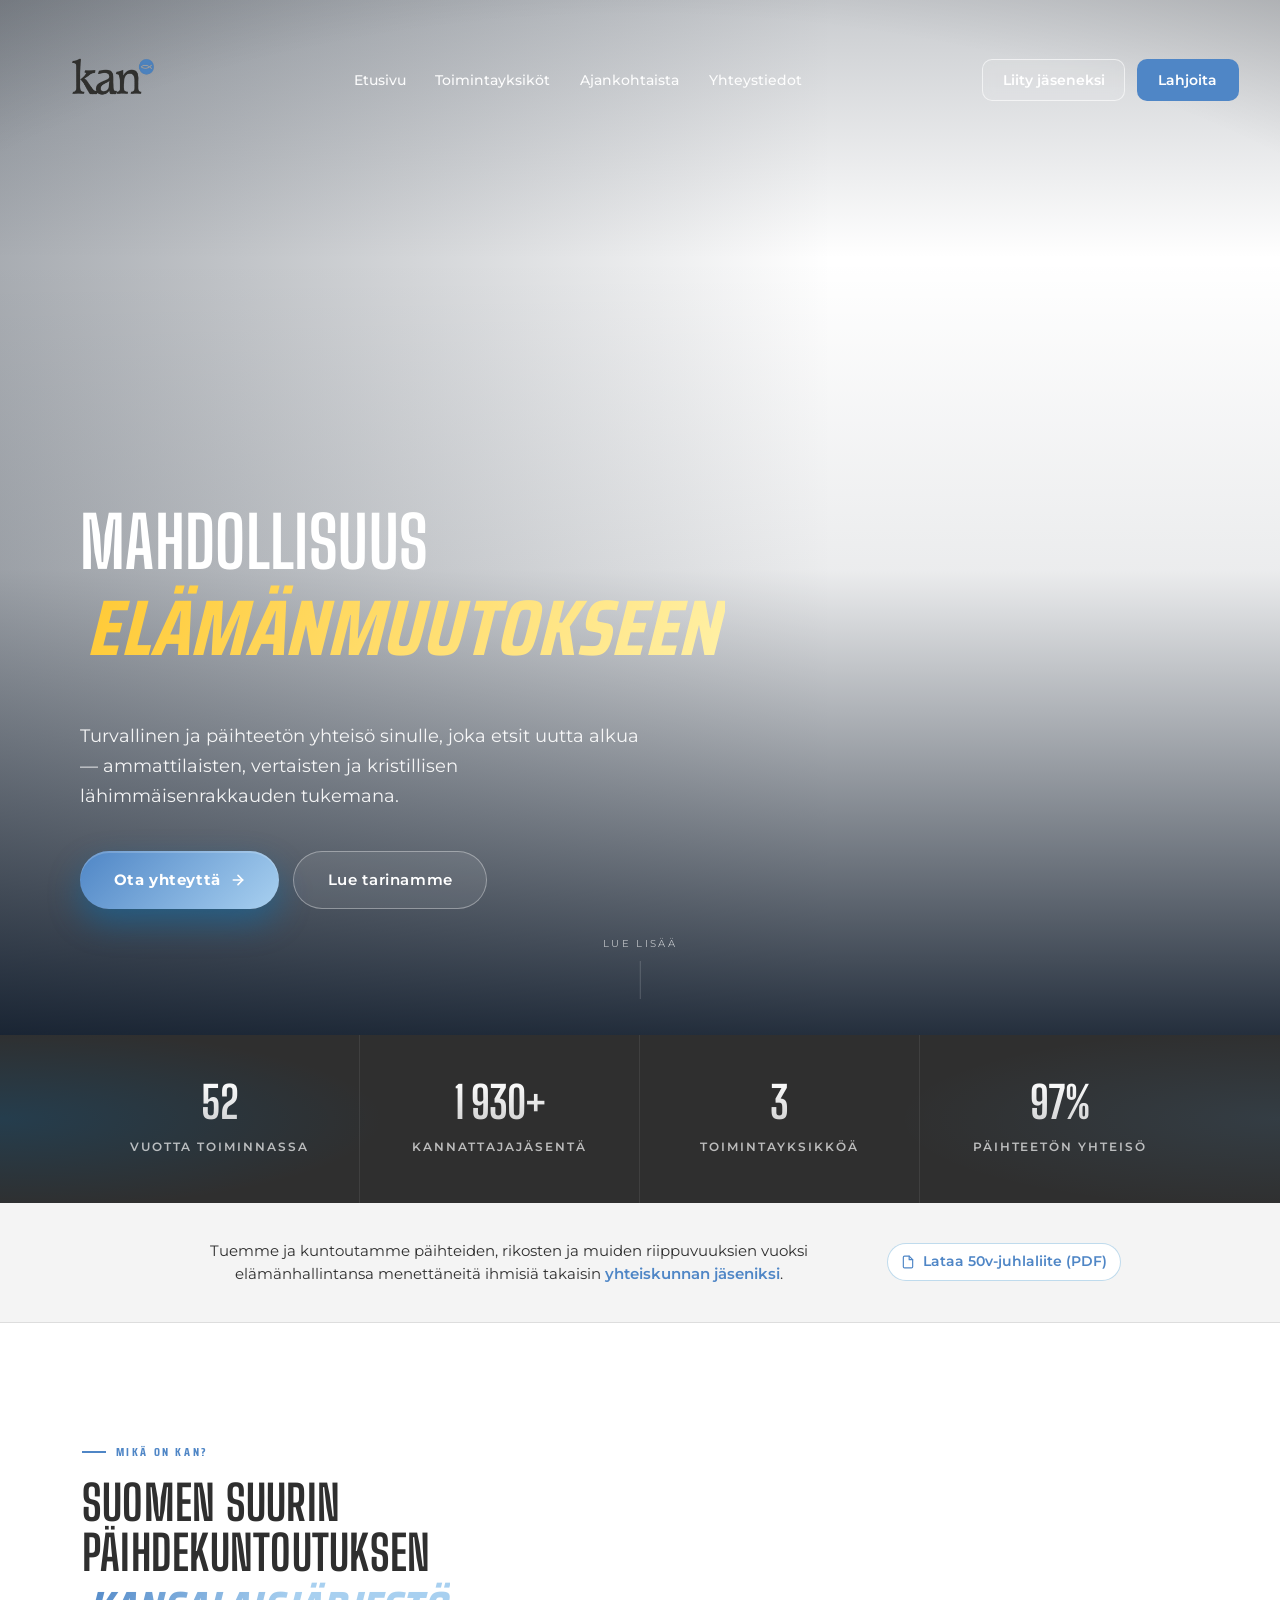
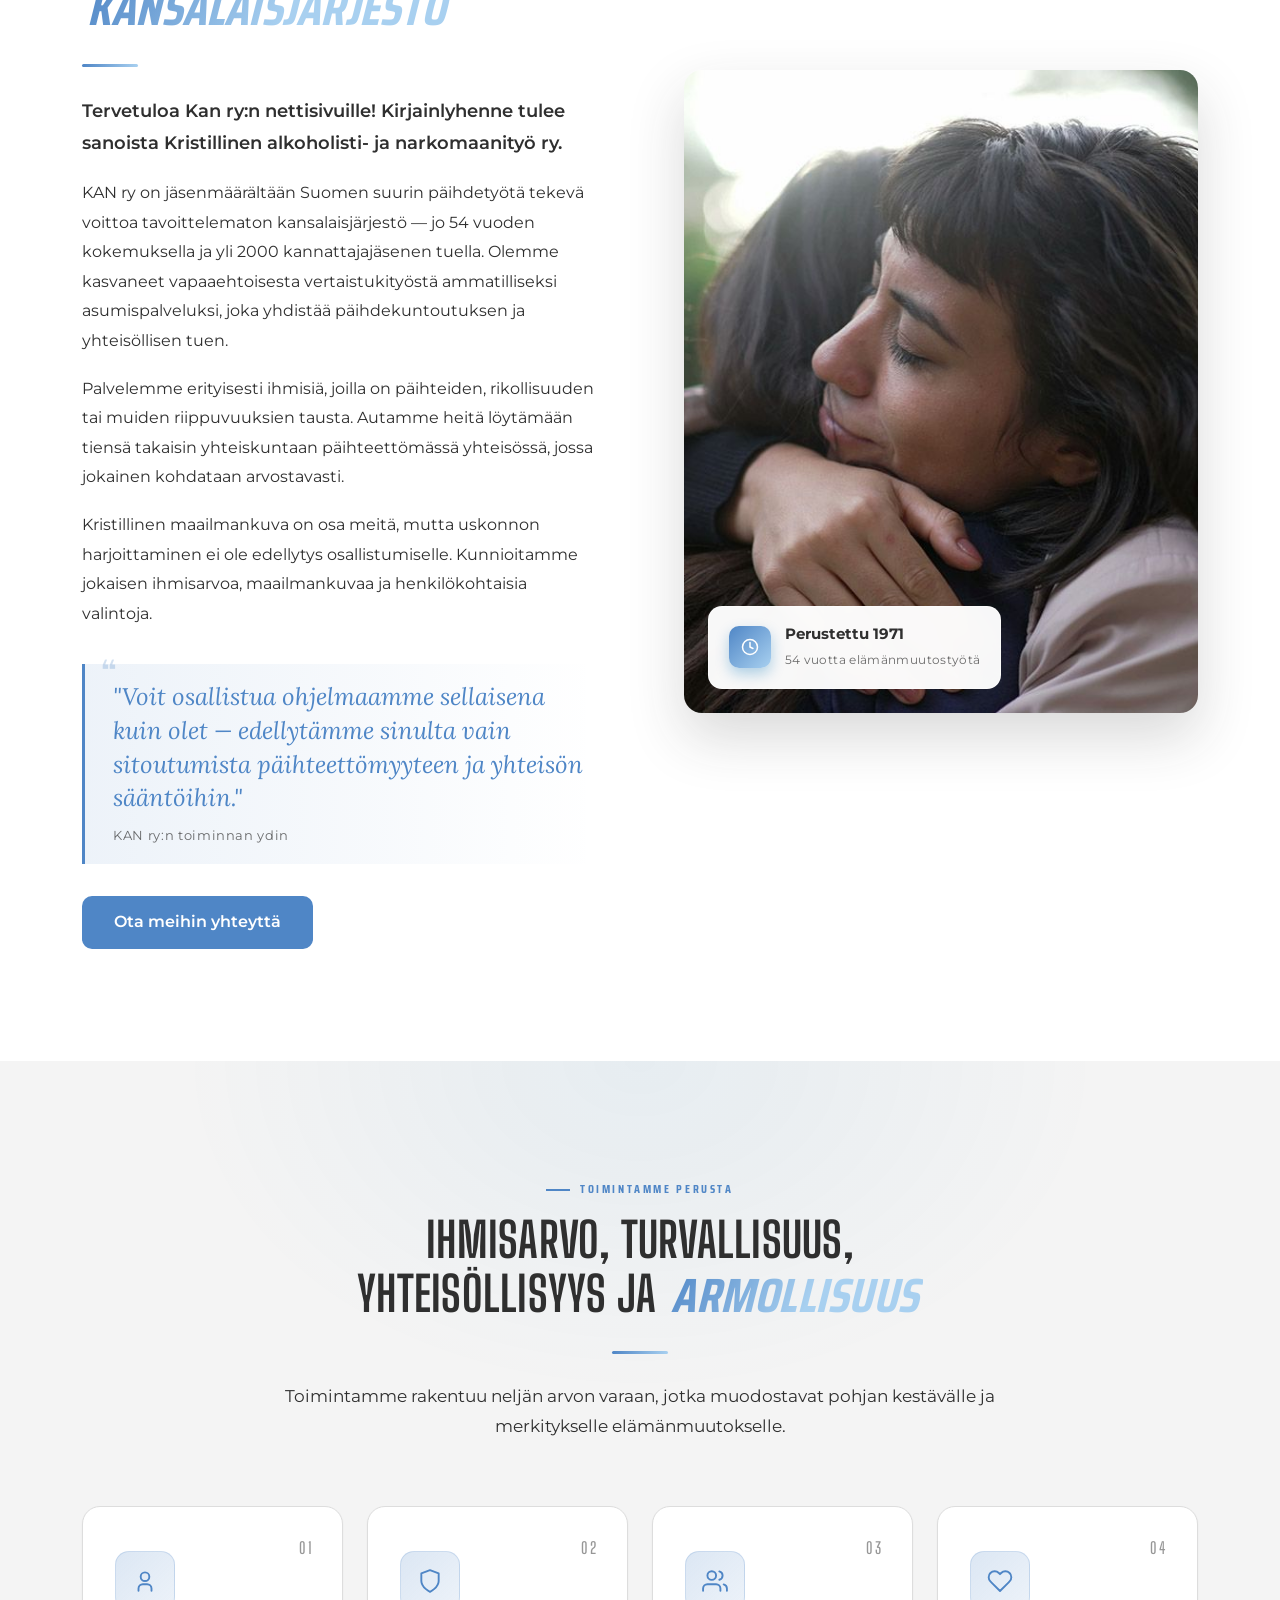
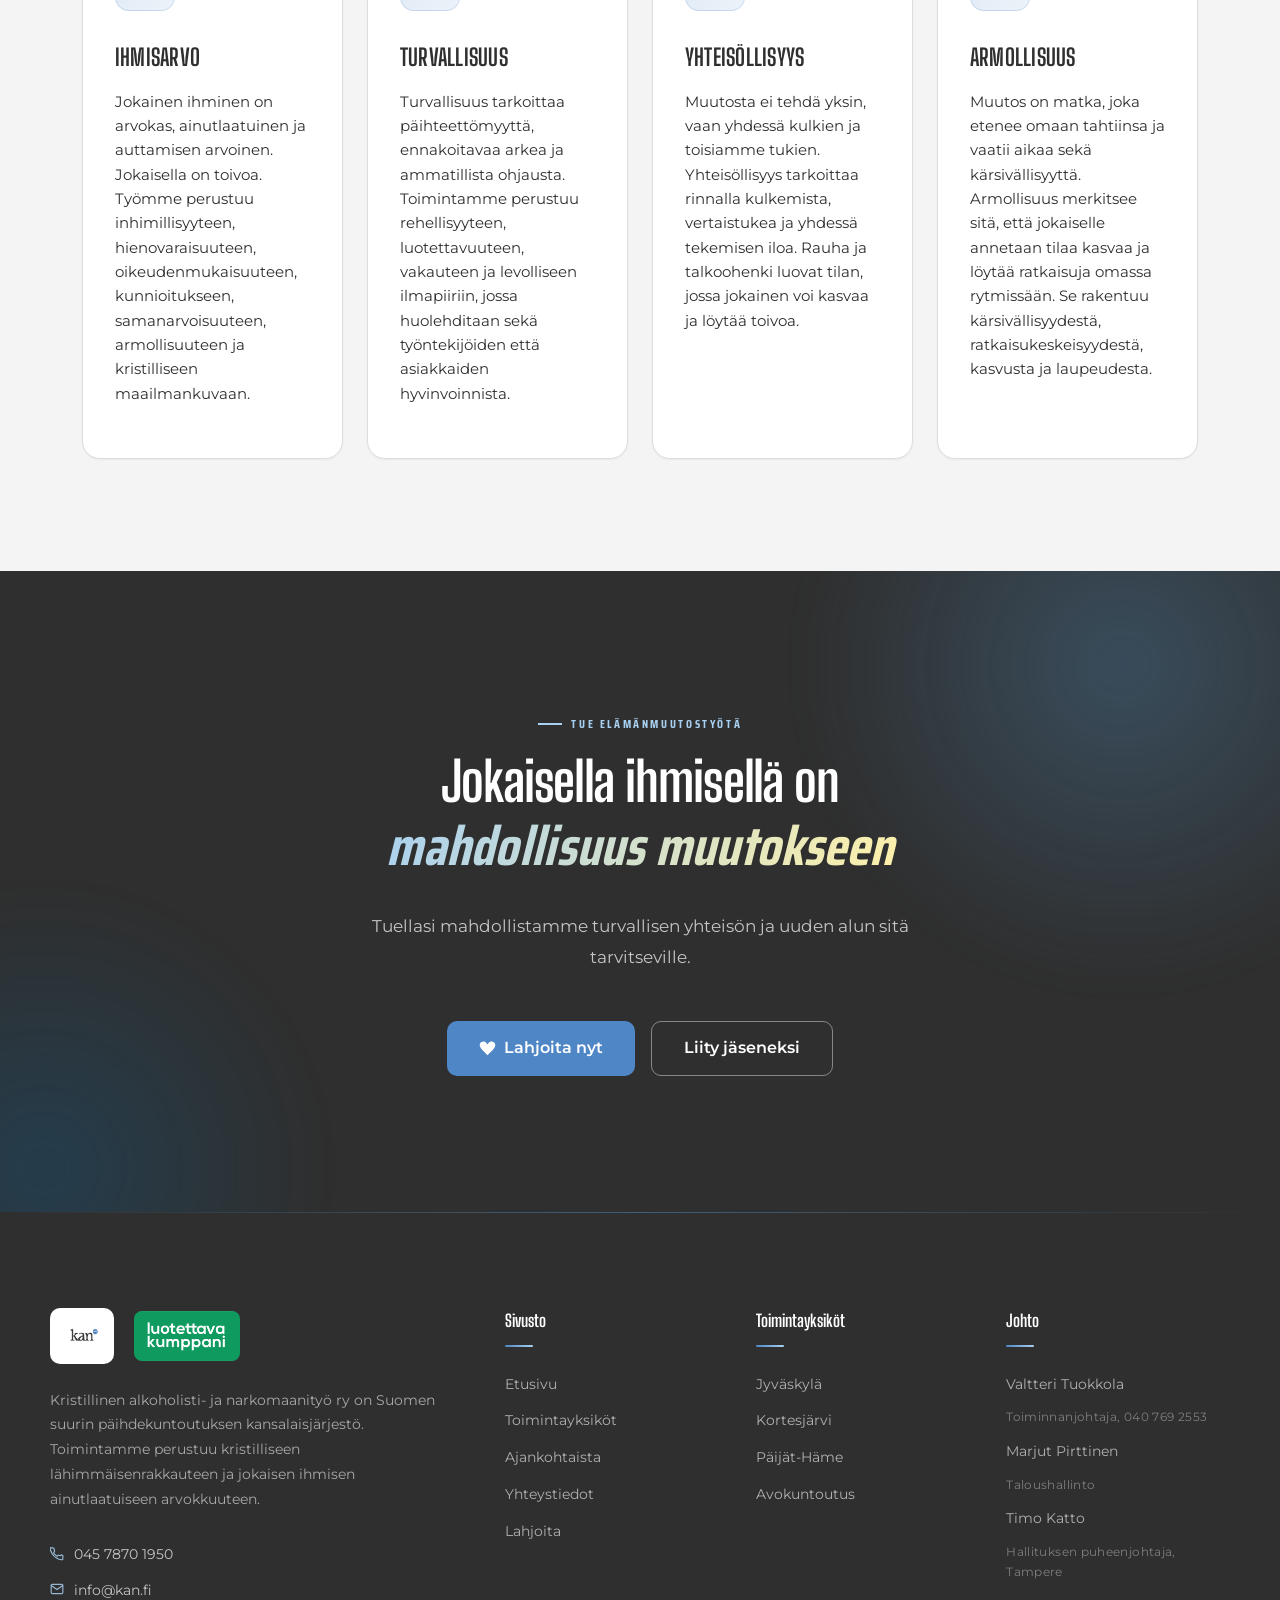
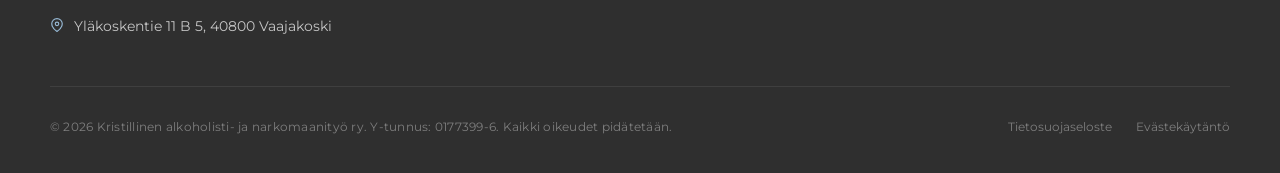
==== commit 57394869: "favicon: add ?v=2 cache-bust so all pages load new icon consistently Co-Authored-By: Claude Sonnet 4" ====
--- a/index.html
+++ b/index.html
@@ -5,9 +5,9 @@
   <meta name="viewport" content="width=device-width, initial-scale=1.0">
   <link rel="canonical" href="https://kan.fi/">
   <meta property="og:url" content="https://kan.fi/">
-  <link rel="icon" type="image/svg+xml" href="favicon.svg">
-  <link rel="icon" type="image/png" href="favicon.png">
-  <link rel="apple-touch-icon" href="favicon.png">
+  <link rel="icon" type="image/svg+xml" href="favicon.svg?v=2">
+  <link rel="icon" type="image/png" href="favicon.png?v=2">
+  <link rel="apple-touch-icon" href="favicon.png?v=2">
   <script type="application/ld+json">
 {
   "@context": "https://schema.org",
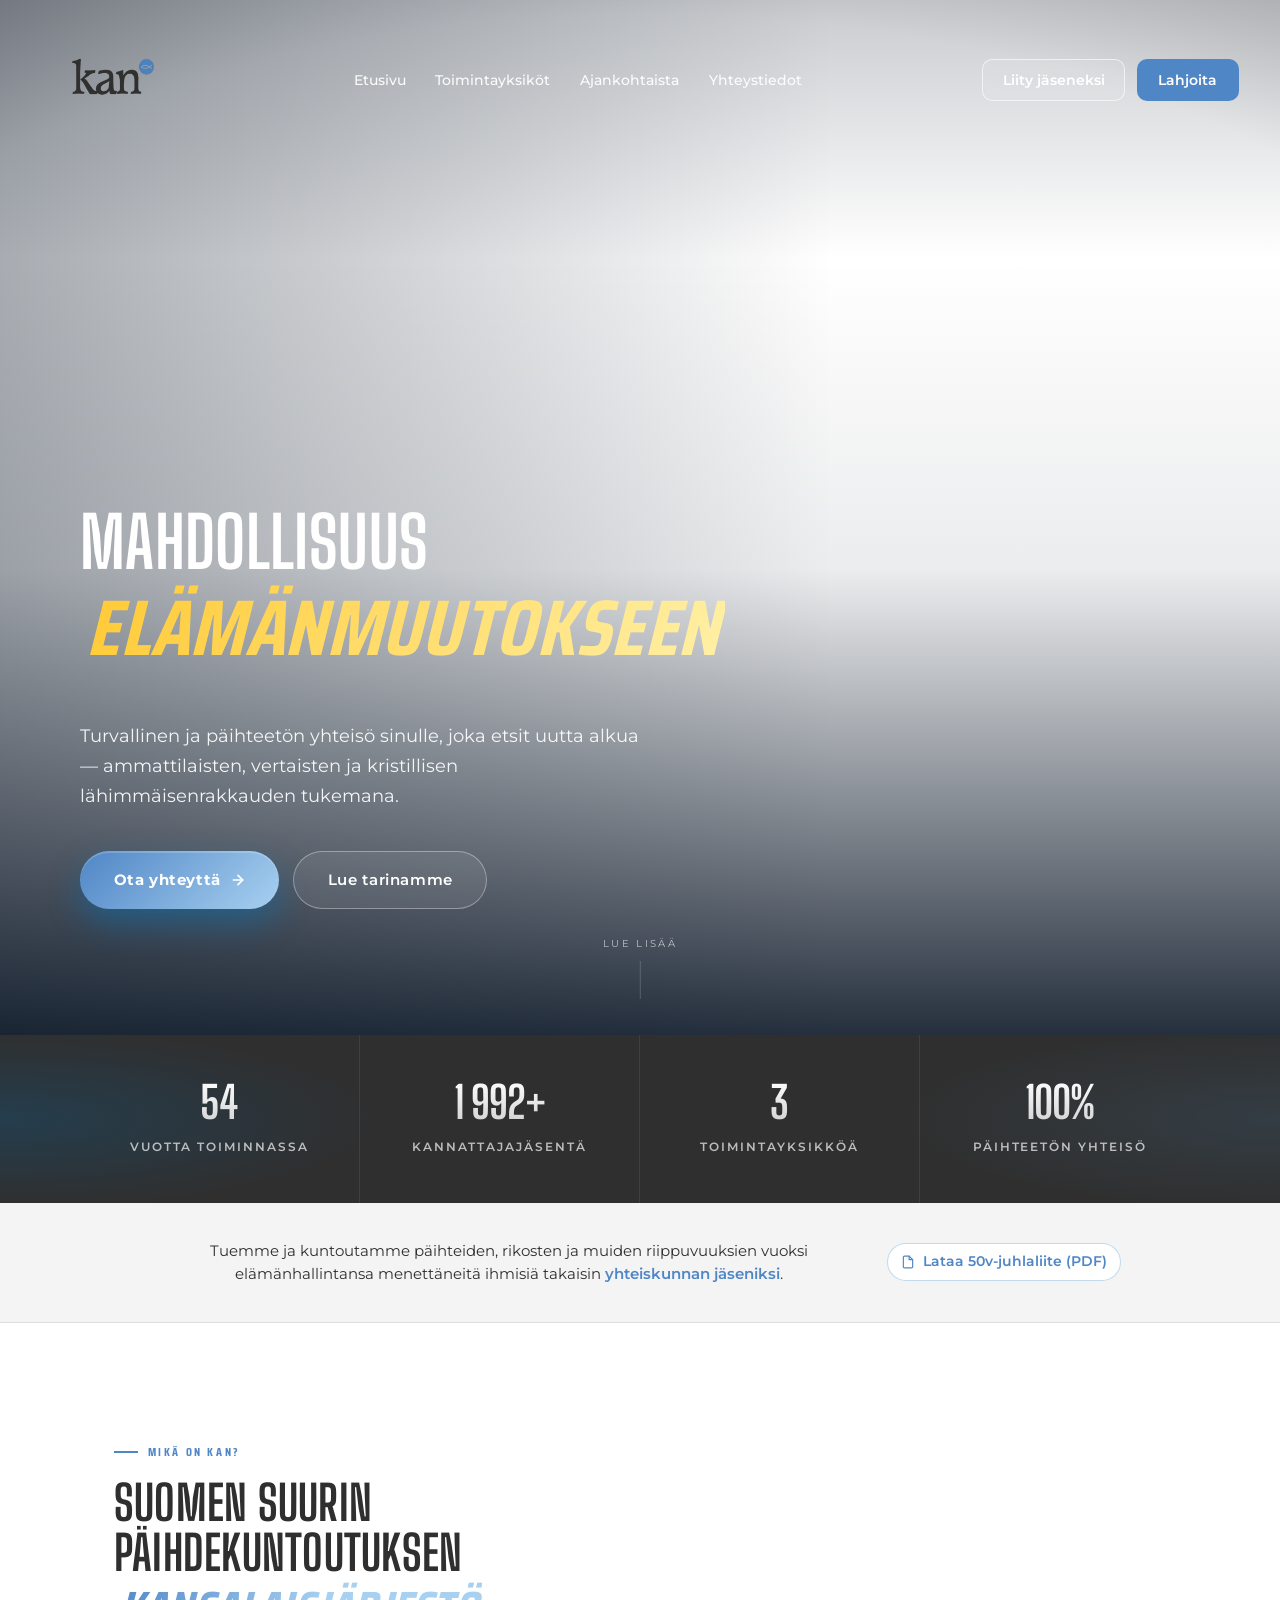
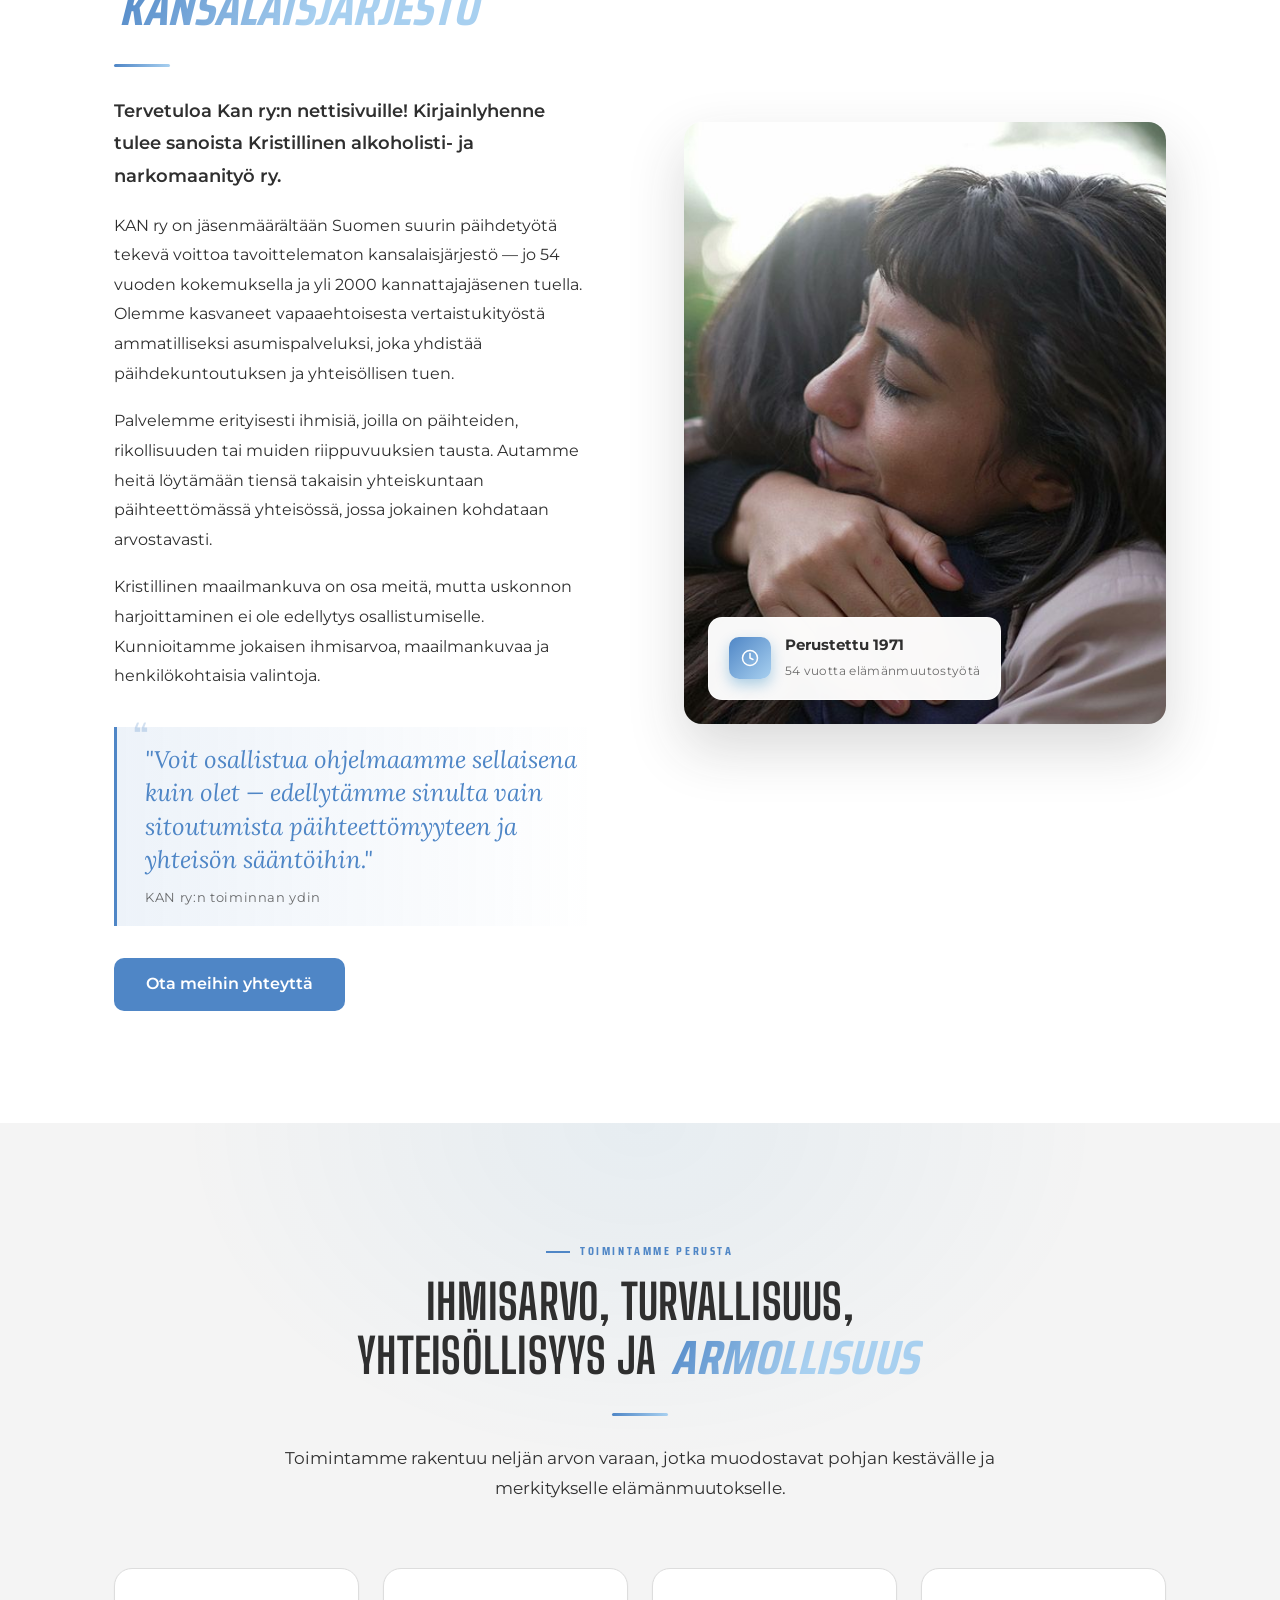
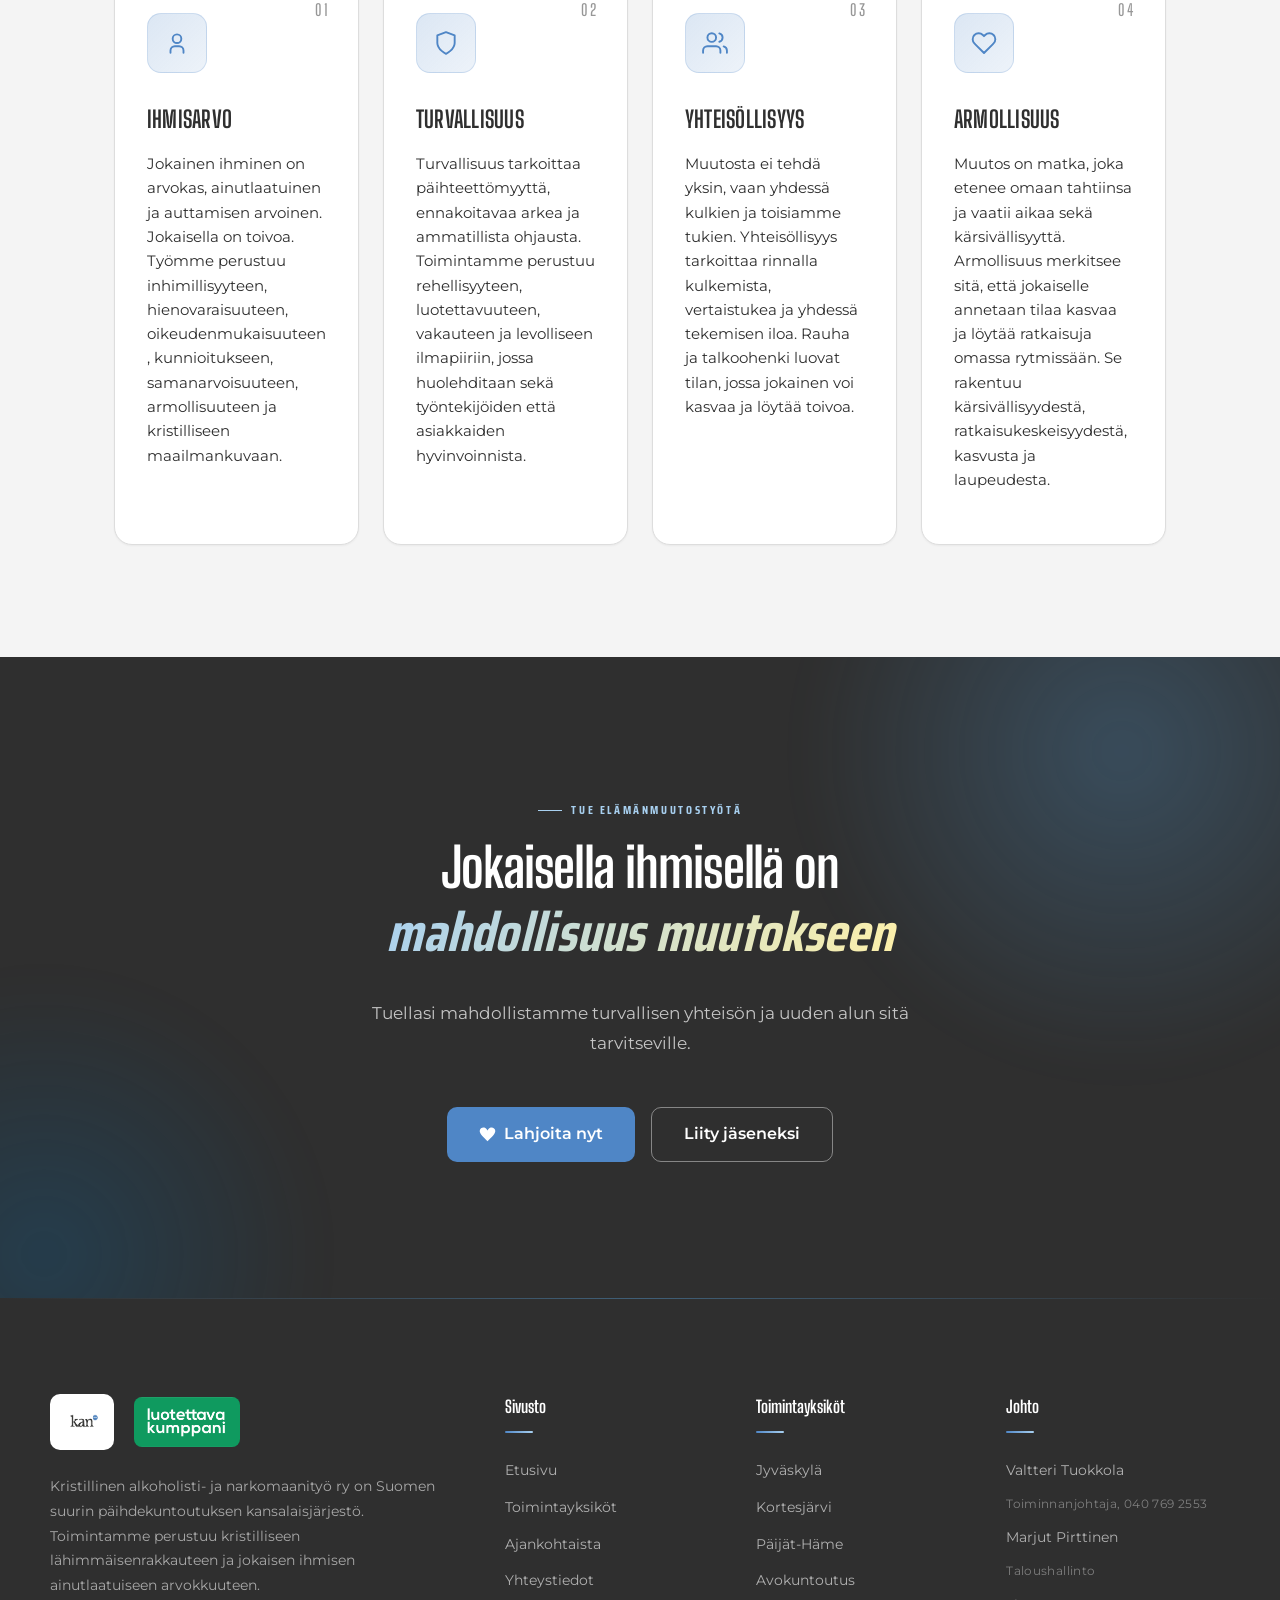
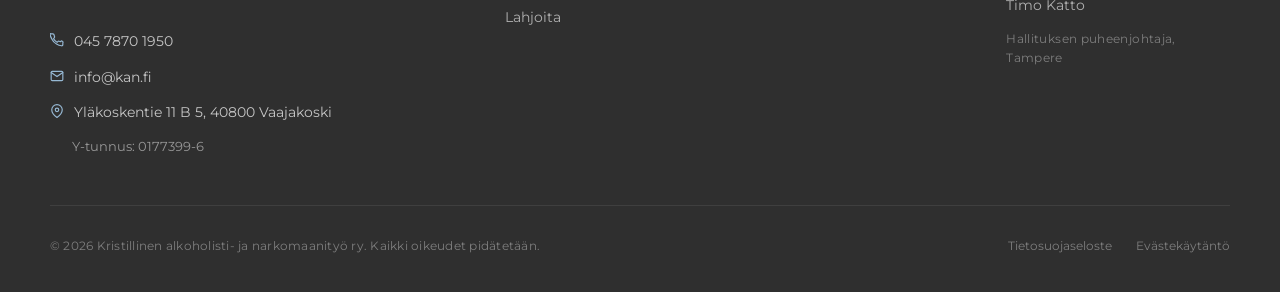
==== commit 5dfc4202: "footer: move Y-tunnus under address, remove from copyright line Co-Authored-By: Claude Sonnet 4.6 <n" ====
--- a/index.html
+++ b/index.html
@@ -246,6 +246,7 @@
           <span class="f-contact-icon"><svg width="14" height="14" viewBox="0 0 24 24" fill="none" stroke="currentColor" stroke-width="2" stroke-linecap="round" stroke-linejoin="round"><path d="M21 10c0 7-9 13-9 13s-9-6-9-13a9 9 0 0118 0z"/><circle cx="12" cy="10" r="3"/></svg></span>
           Yläkoskentie 11 B 5, 40800 Vaajakoski
         </div>
+        <div class="f-contact-item f-ytunnus">Y-tunnus: 0177399-6</div>
       </div>
     </div>
 
@@ -285,7 +286,7 @@
   </div>
 
   <div class="footer-bottom">
-    <p>© 2026 Kristillinen alkoholisti- ja narkomaanityö ry. Y-tunnus: 0177399-6. Kaikki oikeudet pidätetään.</p>
+    <p>© 2026 Kristillinen alkoholisti- ja narkomaanityö ry. Kaikki oikeudet pidätetään.</p>
     <div class="footer-bottom-links">
       <a href="tietosuojaseloste.html">Tietosuojaseloste</a>
       <a href="evastekaytanto.html">Evästekäytäntö</a>
--- a/style.css
+++ b/style.css
@@ -456,7 +456,7 @@
 
     /* ── SECTIONS ────────────────────────────────── */
     section { padding: 7rem 2rem; }
-    .container { max-width: 1180px; margin: 0 auto; padding: 0 2rem; }
+    .container { max-width: 1180px; margin: 0 auto; padding: 0 clamp(1.5rem, 5vw, 4rem); }
     .eyebrow {
       font-size: 0.74rem; font-weight: 700; text-transform: uppercase;
       letter-spacing: 0.18em; color: var(--blue); display: inline-flex; align-items: center;
@@ -789,6 +789,7 @@
     }
     .f-contact a:hover { color: var(--blue-sky); }
     .f-contact-icon { margin-top: 0.07rem; flex-shrink: 0; color: var(--blue-sky); opacity: 0.85; }
+    .f-ytunnus { padding-left: 1.35rem; color: rgba(255,255,255,0.5); font-size: 0.8rem; }
     .f-col-title {
       font-family: var(--font-head); font-size: 1.05rem;
       font-weight: 700; color: var(--white); margin-bottom: 1.5rem;
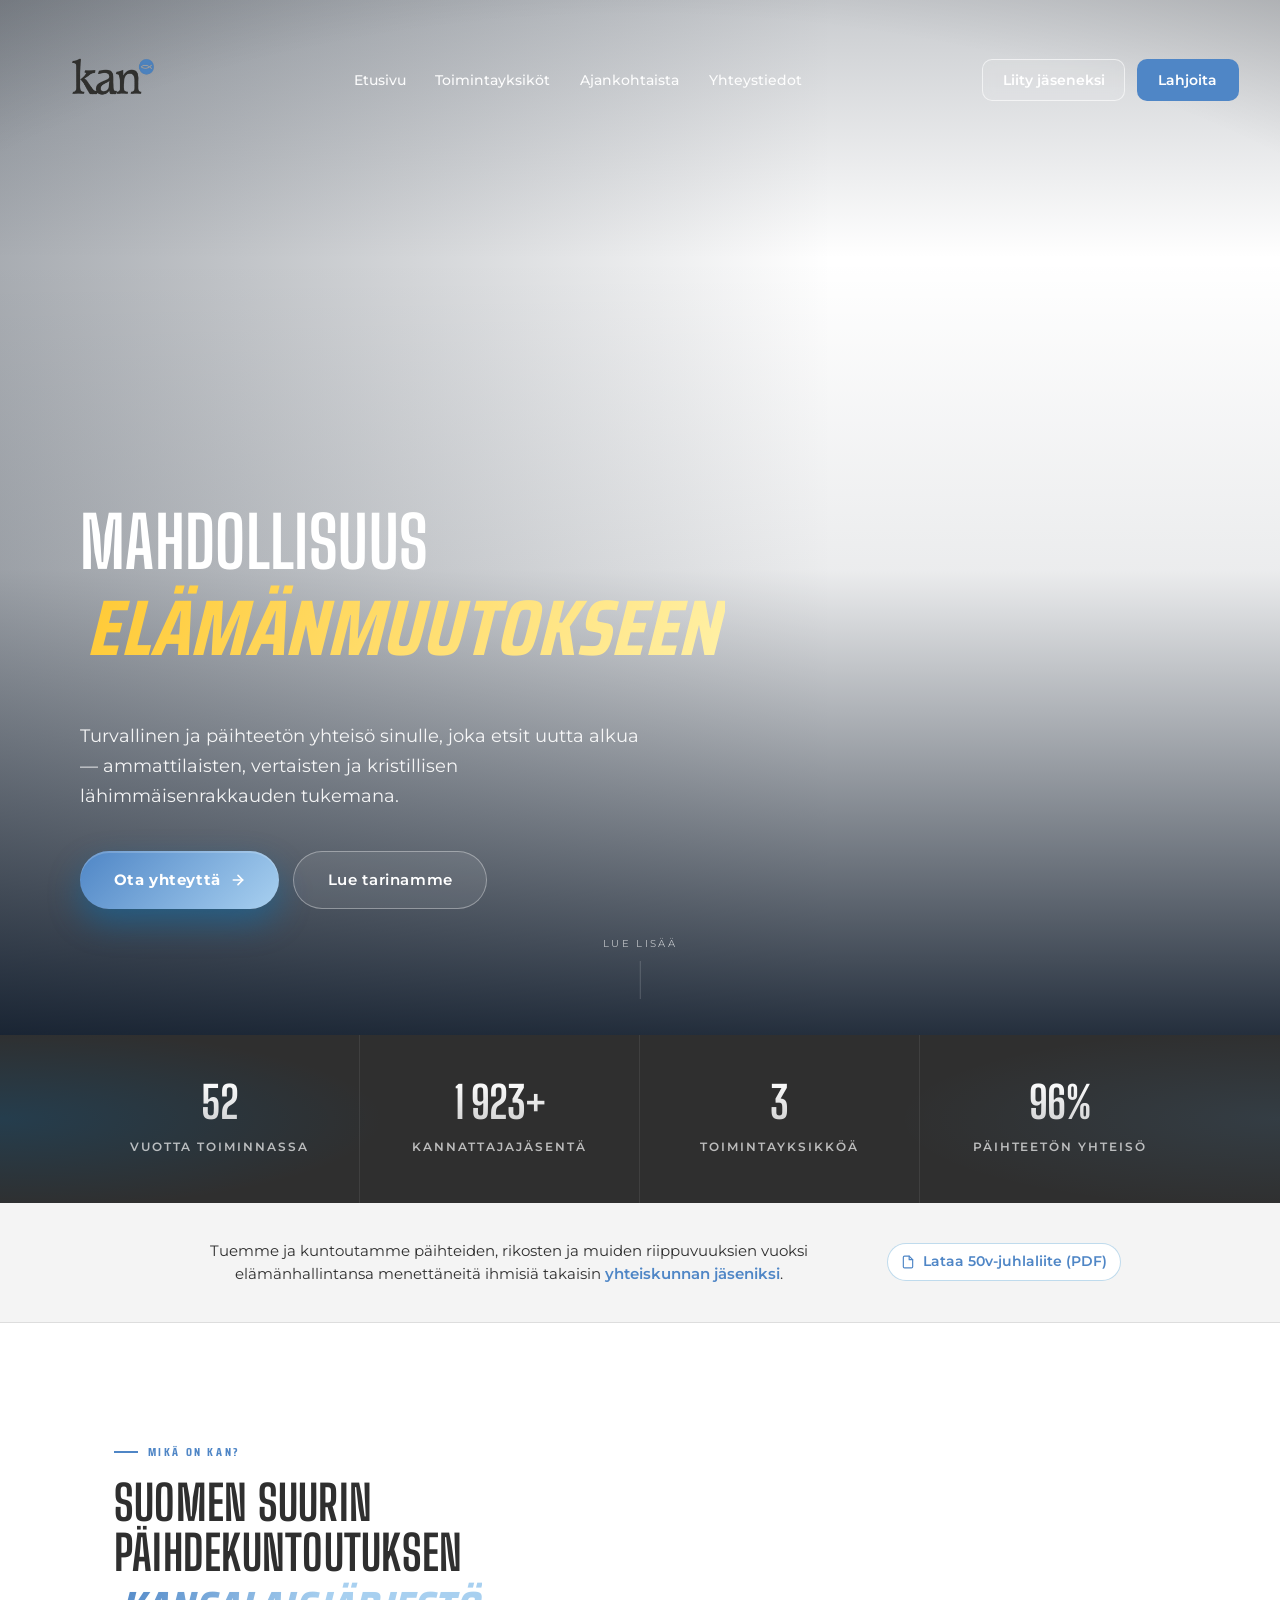
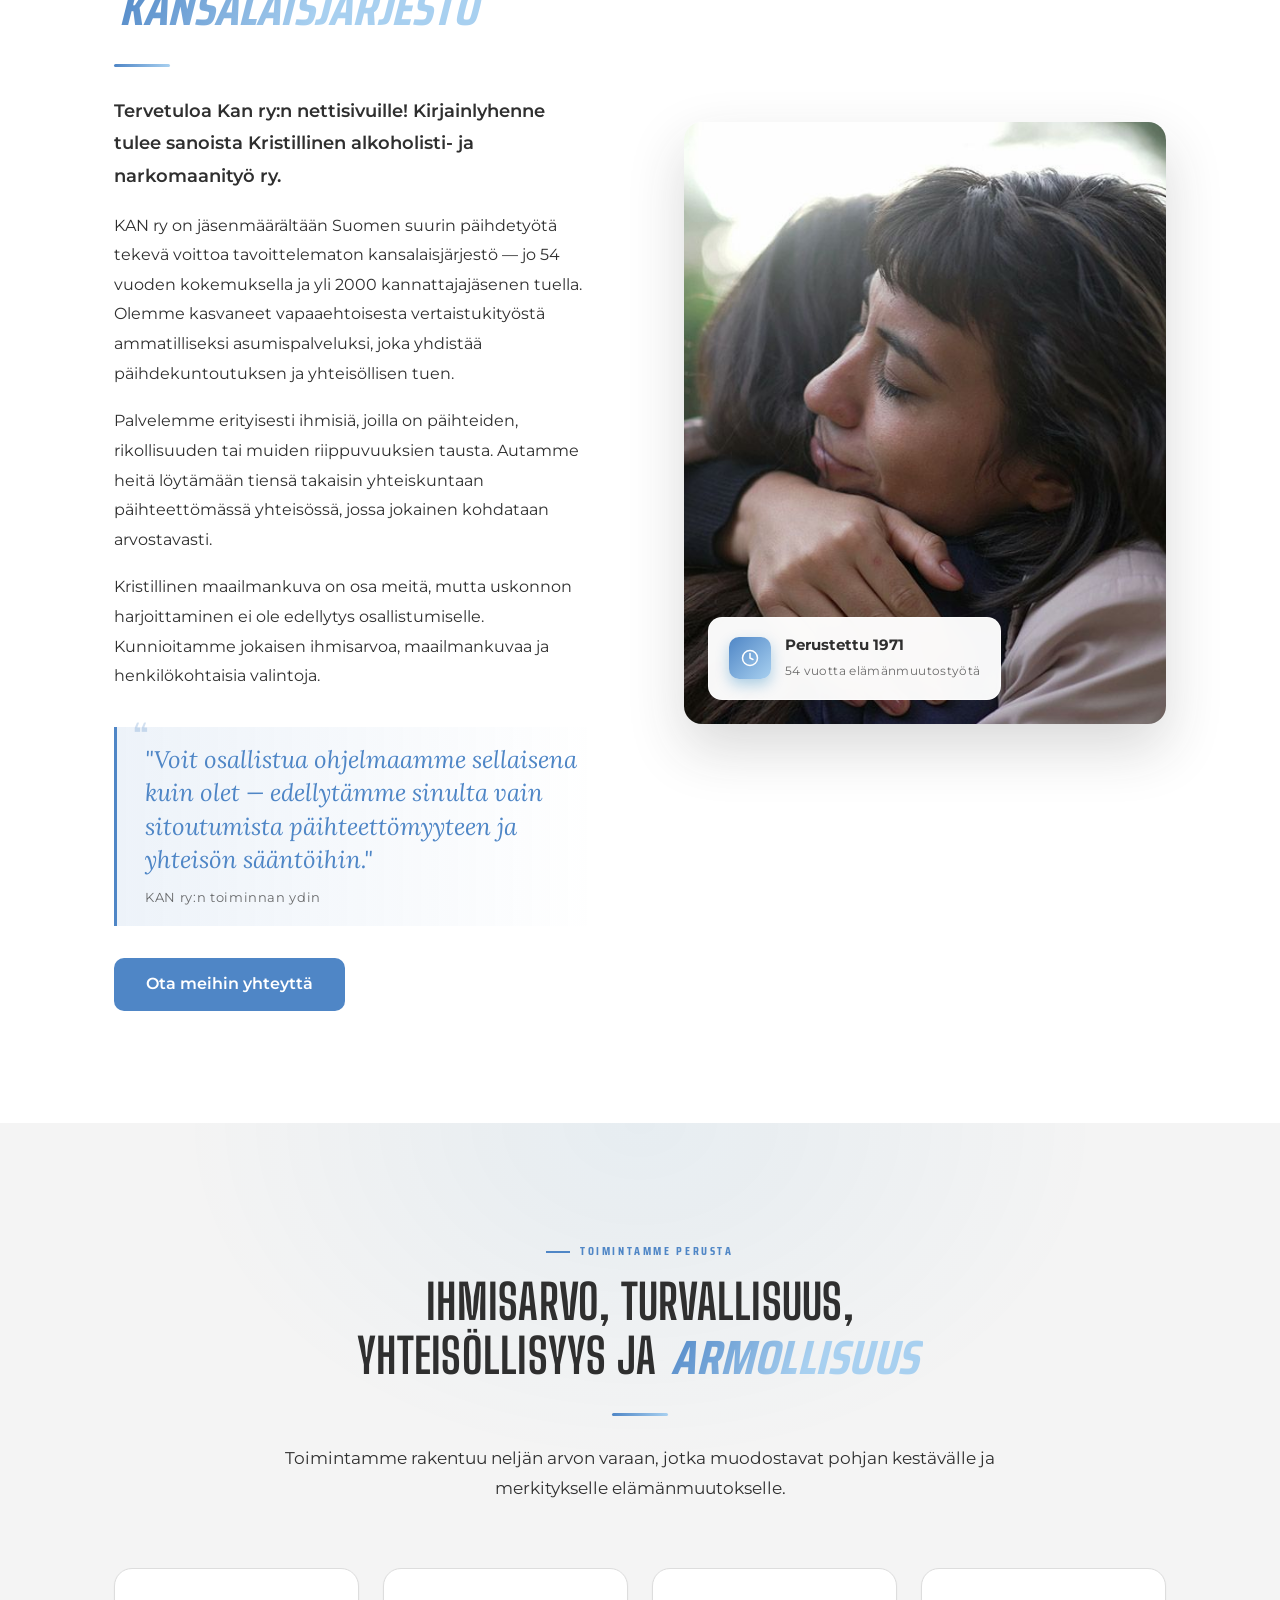
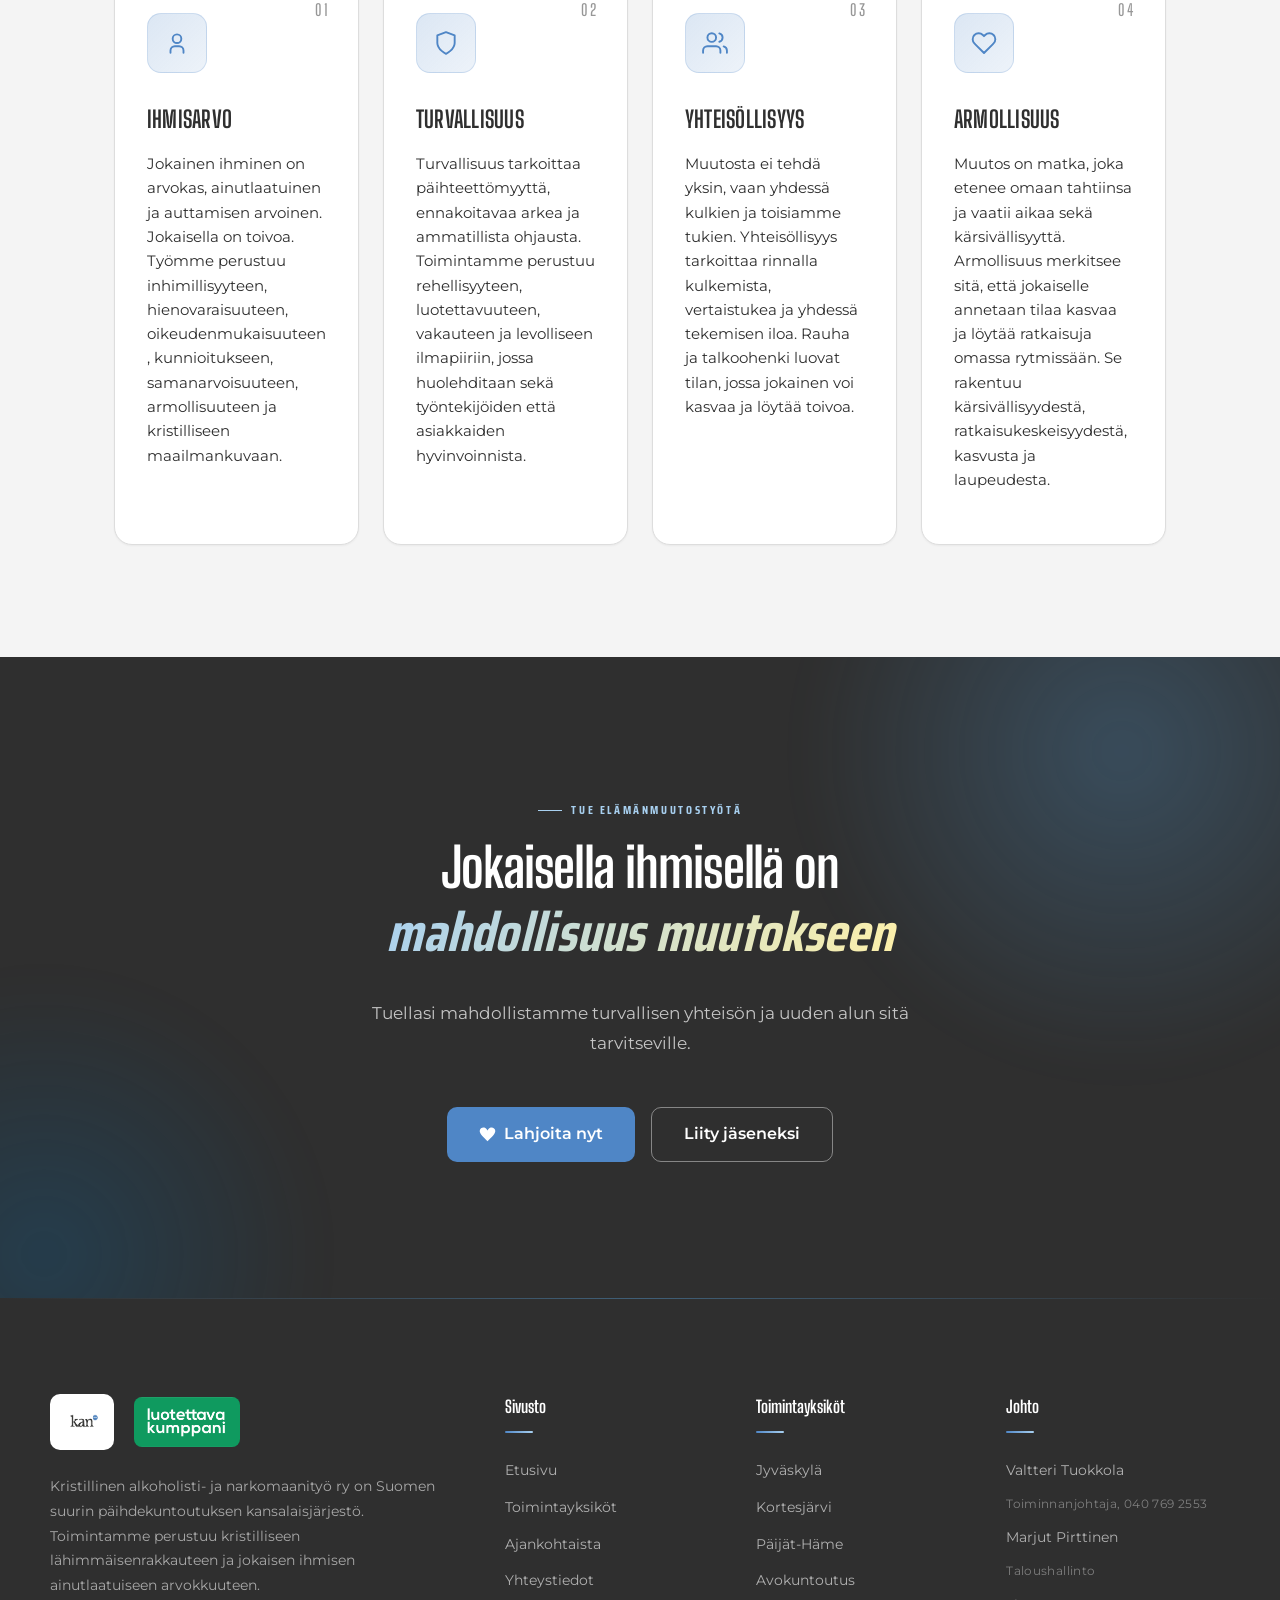
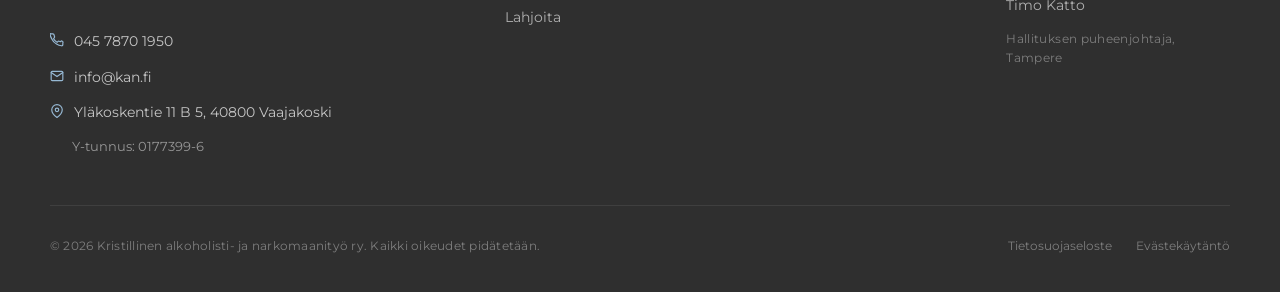
==== commit b8159b29: "seo/perf: real og:image (hero.jpg) + twitter:image, img width/height for CLS, custom 404 page, verce" ====
--- a/index.html
+++ b/index.html
@@ -38,7 +38,10 @@
   <meta property="og:type" content="website">
   <meta property="og:title" content="KAN ry — Mahdollisuus elämänmuutokseen | Päihdekuntoutus Suomessa">
   <meta property="og:description" content="Päihdekuntoutuksen kansalaisjärjestö. Päihteetön yhteisö, jossa jokainen kohdataan arvostavasti — Jyväskylässä, Päijät-Hämeessä, Kortesjärvellä ja avokuntoutuksena.">
-  <meta property="og:image" content="https://images.unsplash.com/photo-1500382017468-9049fed747ef?w=1200&auto=format&fit=crop&q=80">
+  <meta property="og:image" content="https://kan.fi/hero.jpg">
+  <meta property="og:image:width" content="1800">
+  <meta property="og:image:height" content="1200">
+  <meta name="twitter:image" content="https://kan.fi/hero.jpg">
   <meta name="twitter:card" content="summary_large_image">
   <link rel="preconnect" href="https://fonts.googleapis.com">
   <link rel="preconnect" href="https://fonts.gstatic.com" crossorigin>
@@ -52,7 +55,7 @@
 
 <nav class="navbar" id="navbar">
   <a href="index.html" class="nav-logo-img" aria-label="KAN ry – etusivu">
-    <img src="logo.png" alt="KAN ry">
+    <img src="logo.png" width="2000" height="2000" alt="KAN ry">
   </a>
 
   <ul class="nav-links">
@@ -158,7 +161,7 @@
       </div>
 
       <div class="about-img-wrap fade-up d2">
-        <img src="img-halaus.jpg" alt="Halaus — tukea ja yhteyttä" loading="lazy">
+        <img src="img-halaus.jpg" width="1200" height="675" alt="Halaus — tukea ja yhteyttä" loading="lazy">
         <div class="img-badge">
           <div class="badge-icon-wrap"><svg width="18" height="18" viewBox="0 0 24 24" fill="none" stroke="currentColor" stroke-width="2" stroke-linecap="round" stroke-linejoin="round"><circle cx="12" cy="12" r="10"/><polyline points="12 6 12 12 16 14"/></svg></div>
           <div><span class="badge-strong">Perustettu 1971</span><span class="badge-span">54 vuotta elämänmuutostyötä</span></div>
@@ -227,8 +230,8 @@
 
     <div>
     <div class="footer-badges">
-      <img src="img-kan-logo-sq.png" alt="KAN ry" class="footer-badge-logo">
-      <img src="img-luotettava-kumppani.jpg" alt="Luotettava kumppani" class="footer-badge-lk">
+      <img src="img-kan-logo-sq.png" width="2000" height="2000" alt="KAN ry" class="footer-badge-logo">
+      <img src="img-luotettava-kumppani.jpg" width="842" height="396" alt="Luotettava kumppani" class="footer-badge-lk">
     </div>
           <p class="f-desc">
         Kristillinen alkoholisti- ja narkomaanityö ry on Suomen suurin päihdekuntoutuksen kansalaisjärjestö. Toimintamme perustuu kristilliseen lähimmäisenrakkauteen ja jokaisen ihmisen ainutlaatuiseen arvokkuuteen.
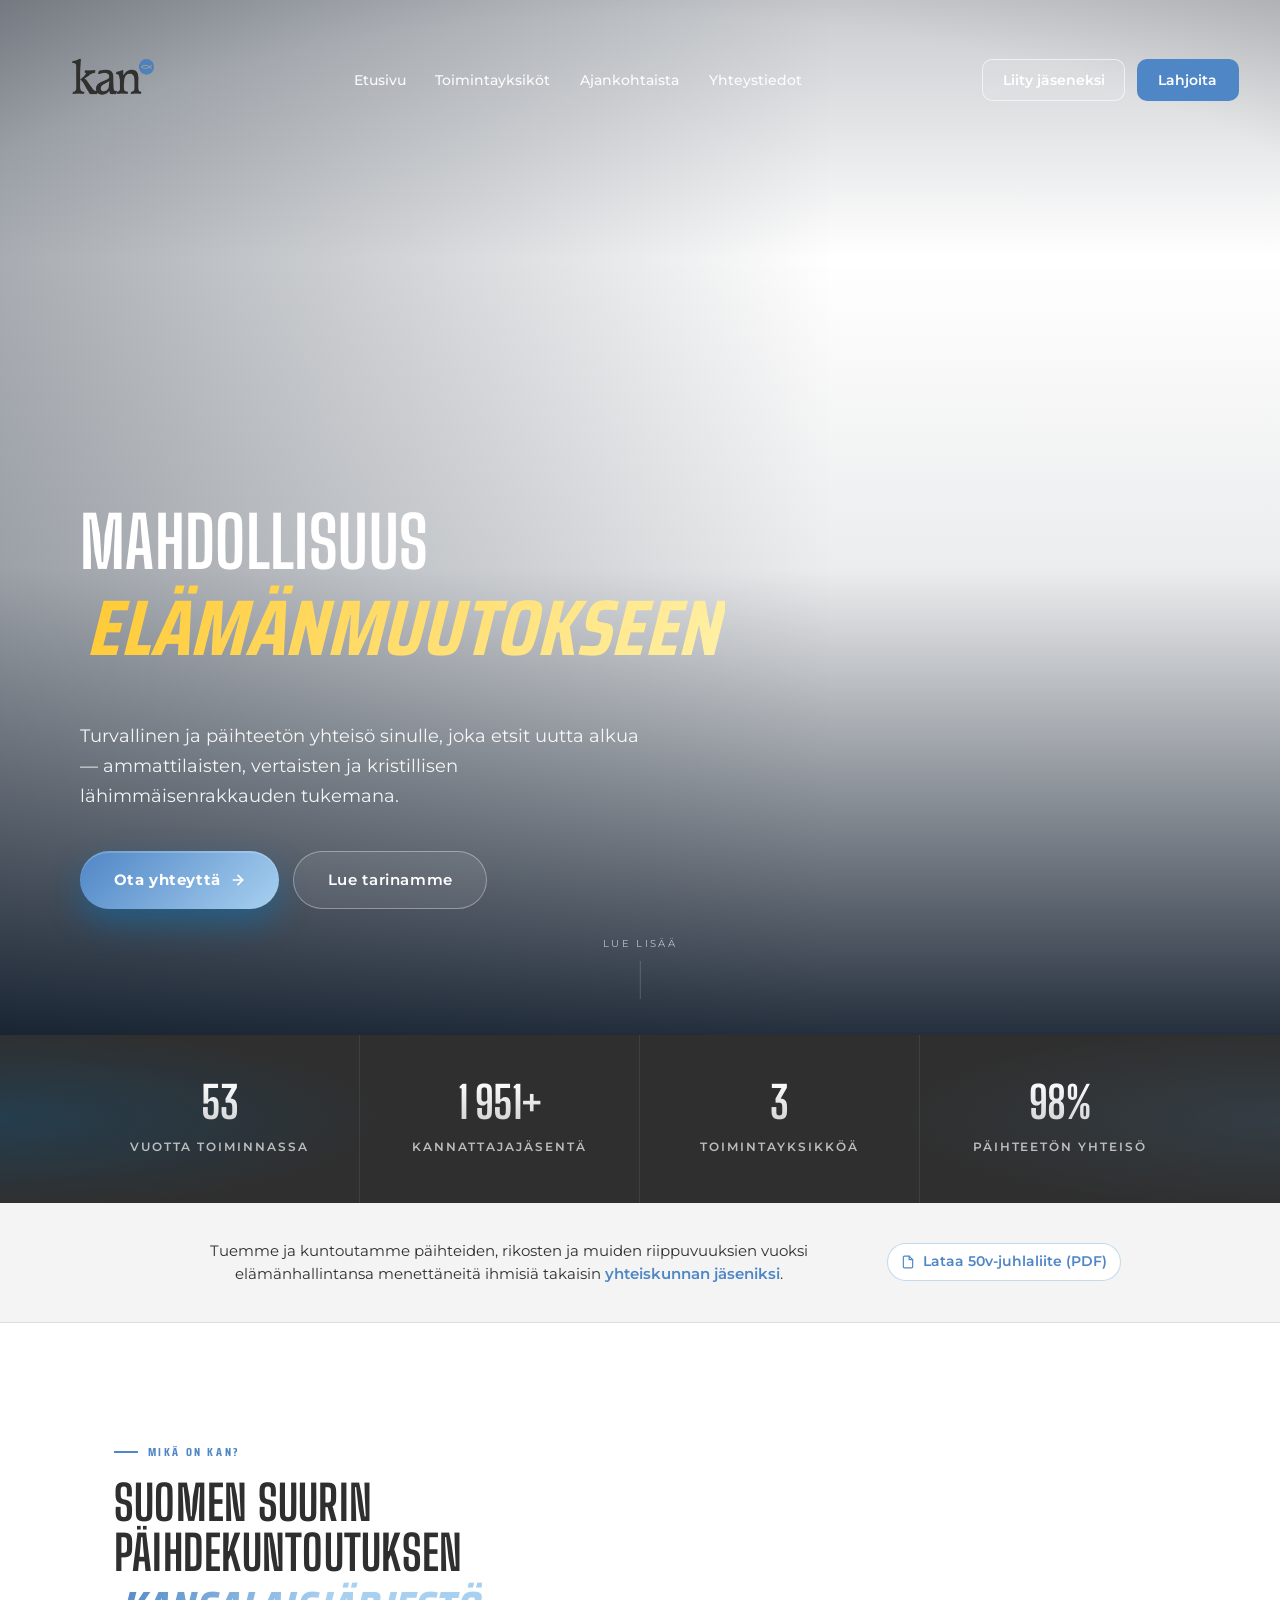
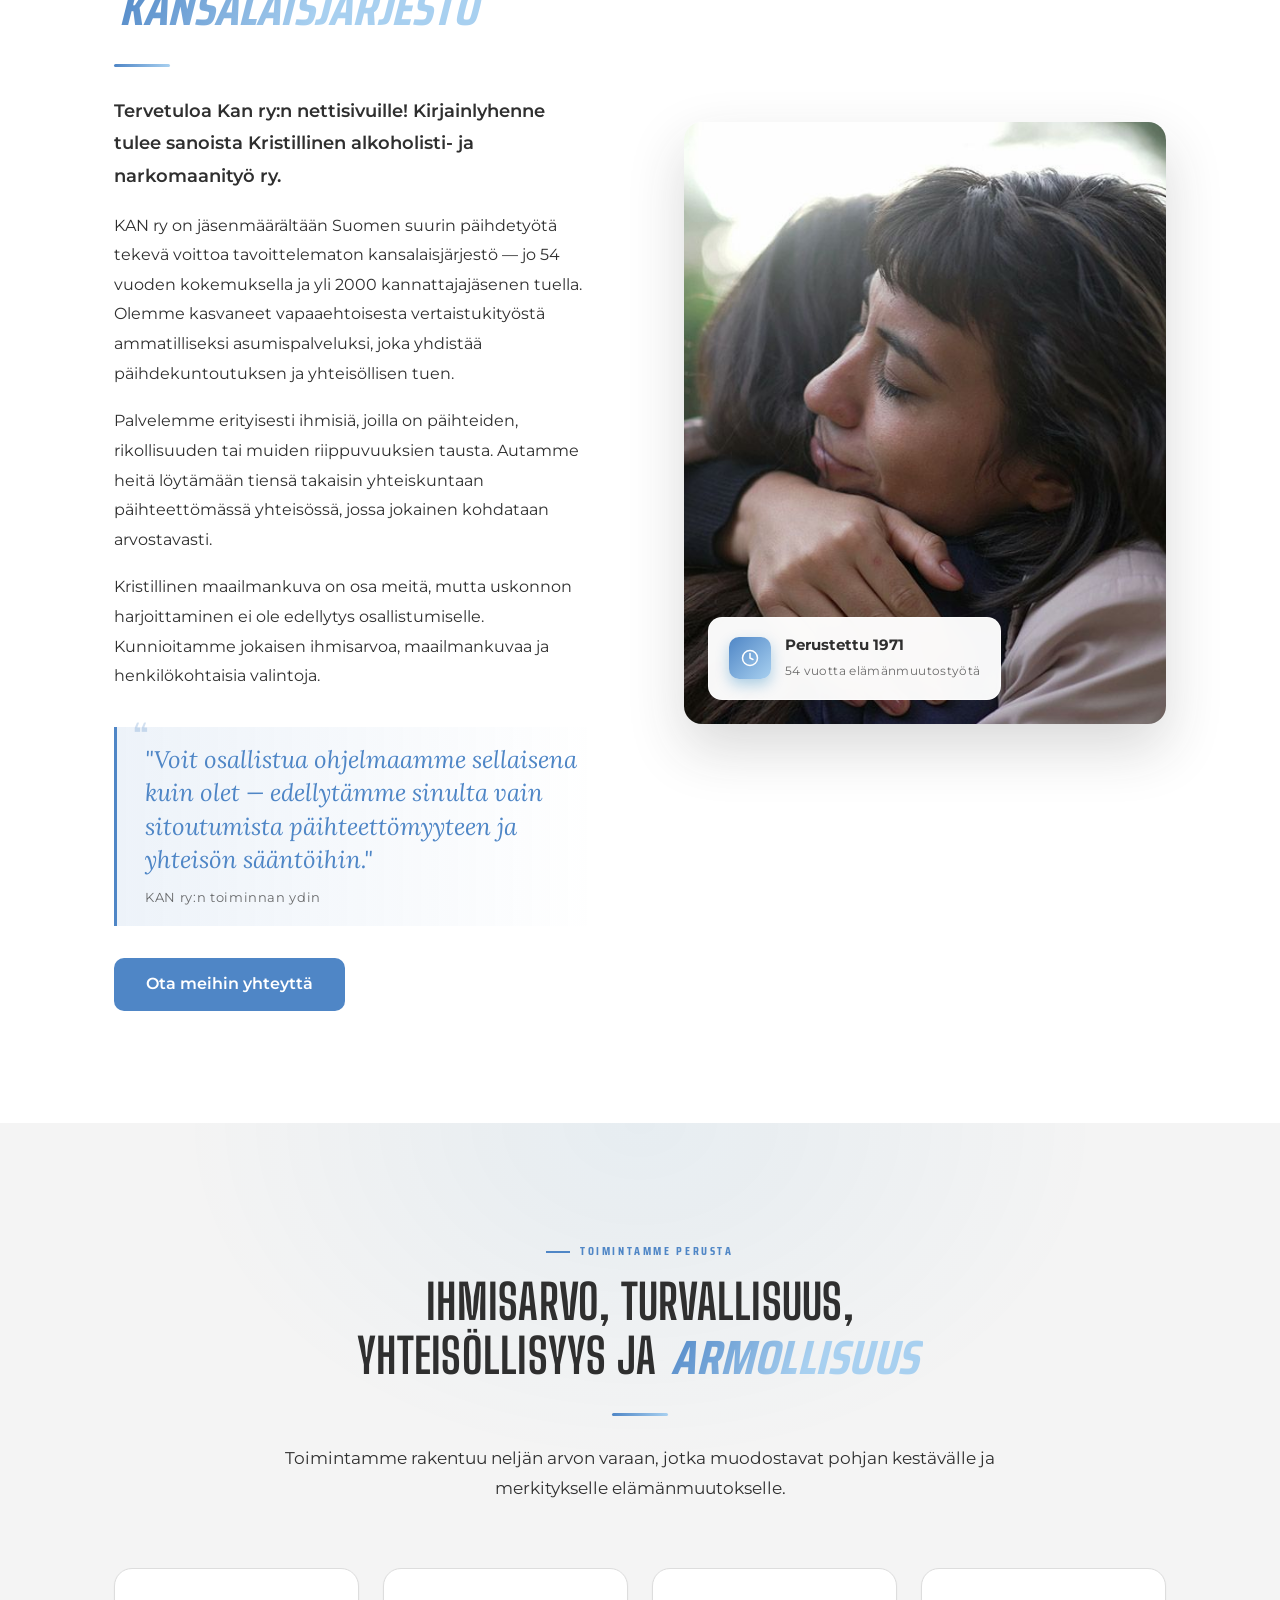
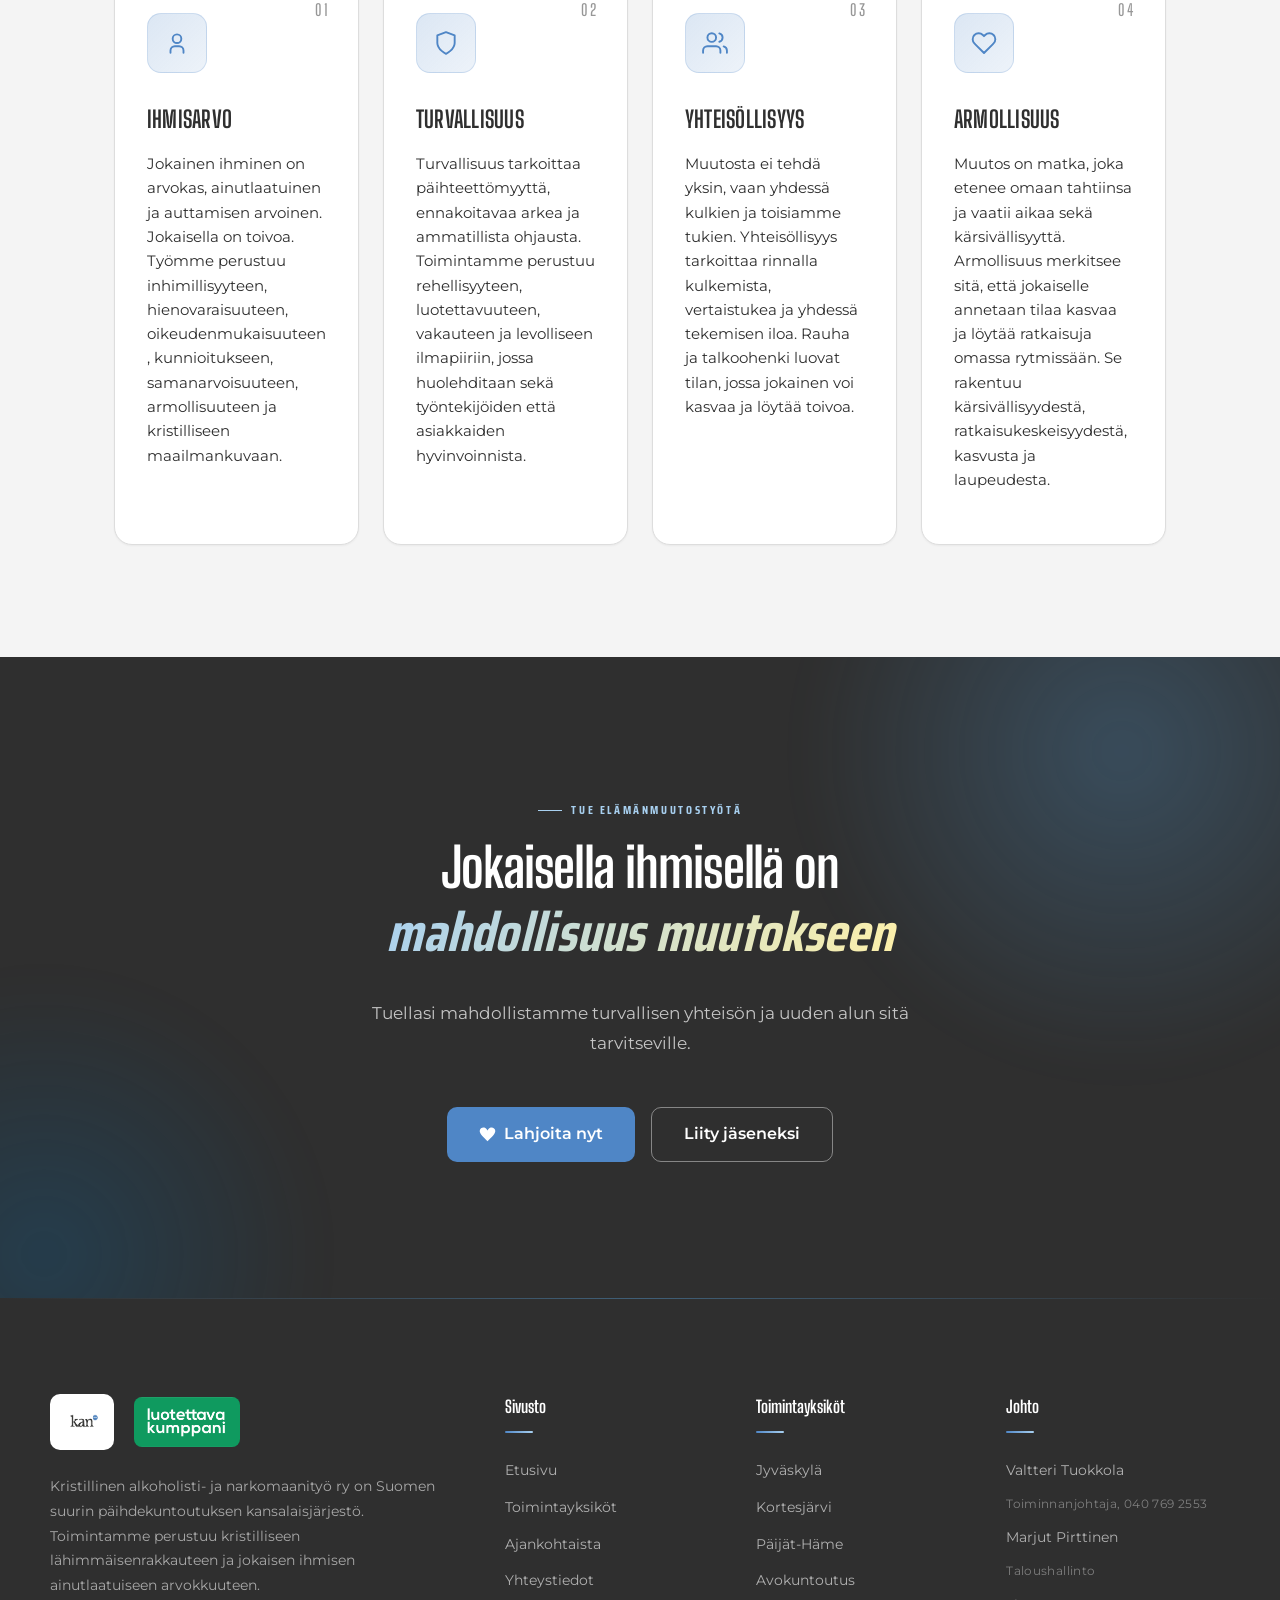
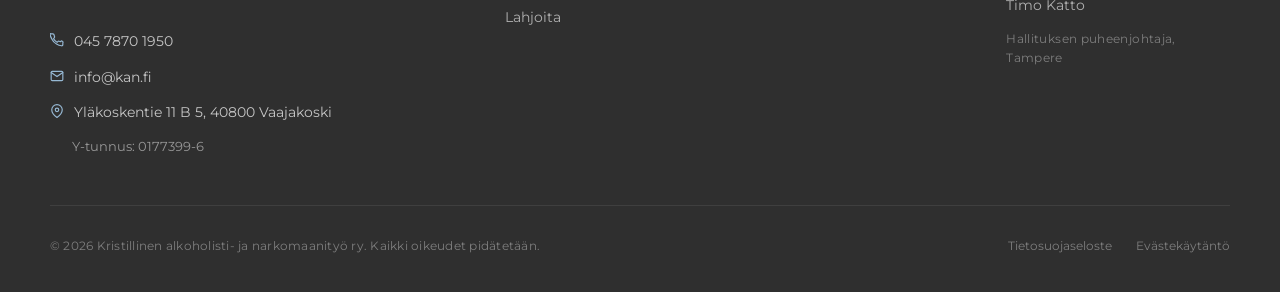
==== commit 2c2175d1: "Cache-bust style.css (?v=3) site-wide Force browsers to refetch the stylesheet so the mobile expande" ====
--- a/index.html
+++ b/index.html
@@ -46,7 +46,7 @@
   <link rel="preconnect" href="https://fonts.googleapis.com">
   <link rel="preconnect" href="https://fonts.gstatic.com" crossorigin>
   <link href="https://fonts.googleapis.com/css2?family=Big+Shoulders+Display:wght@700;800;900&family=Lora:ital,wght@1,400;1,500;1,600&family=Montserrat:wght@300;400;500;600;700;800&family=Saira+Condensed:wght@300;400;500;600;700&display=swap" rel="stylesheet">
-  <link rel="stylesheet" href="style.css">
+  <link rel="stylesheet" href="style.css?v=3">
 </head>
 <body class="has-dark-hero">
 <a href="#main" class="skip-link">Siirry sisältöön</a>
--- a/style.css
+++ b/style.css
@@ -2603,7 +2603,7 @@
       pointer-events: none;
       transition: opacity 0.3s;
     }
-    .njs-mid-collapsible.expanded { max-height: 160rem; }
+    .njs-mid-collapsible.expanded { max-height: 400rem; }
     .njs-mid-collapsible.expanded::after { opacity: 0; }
     .njs-expand-btn {
       display: inline-flex; align-items: center; gap: 0.4rem;
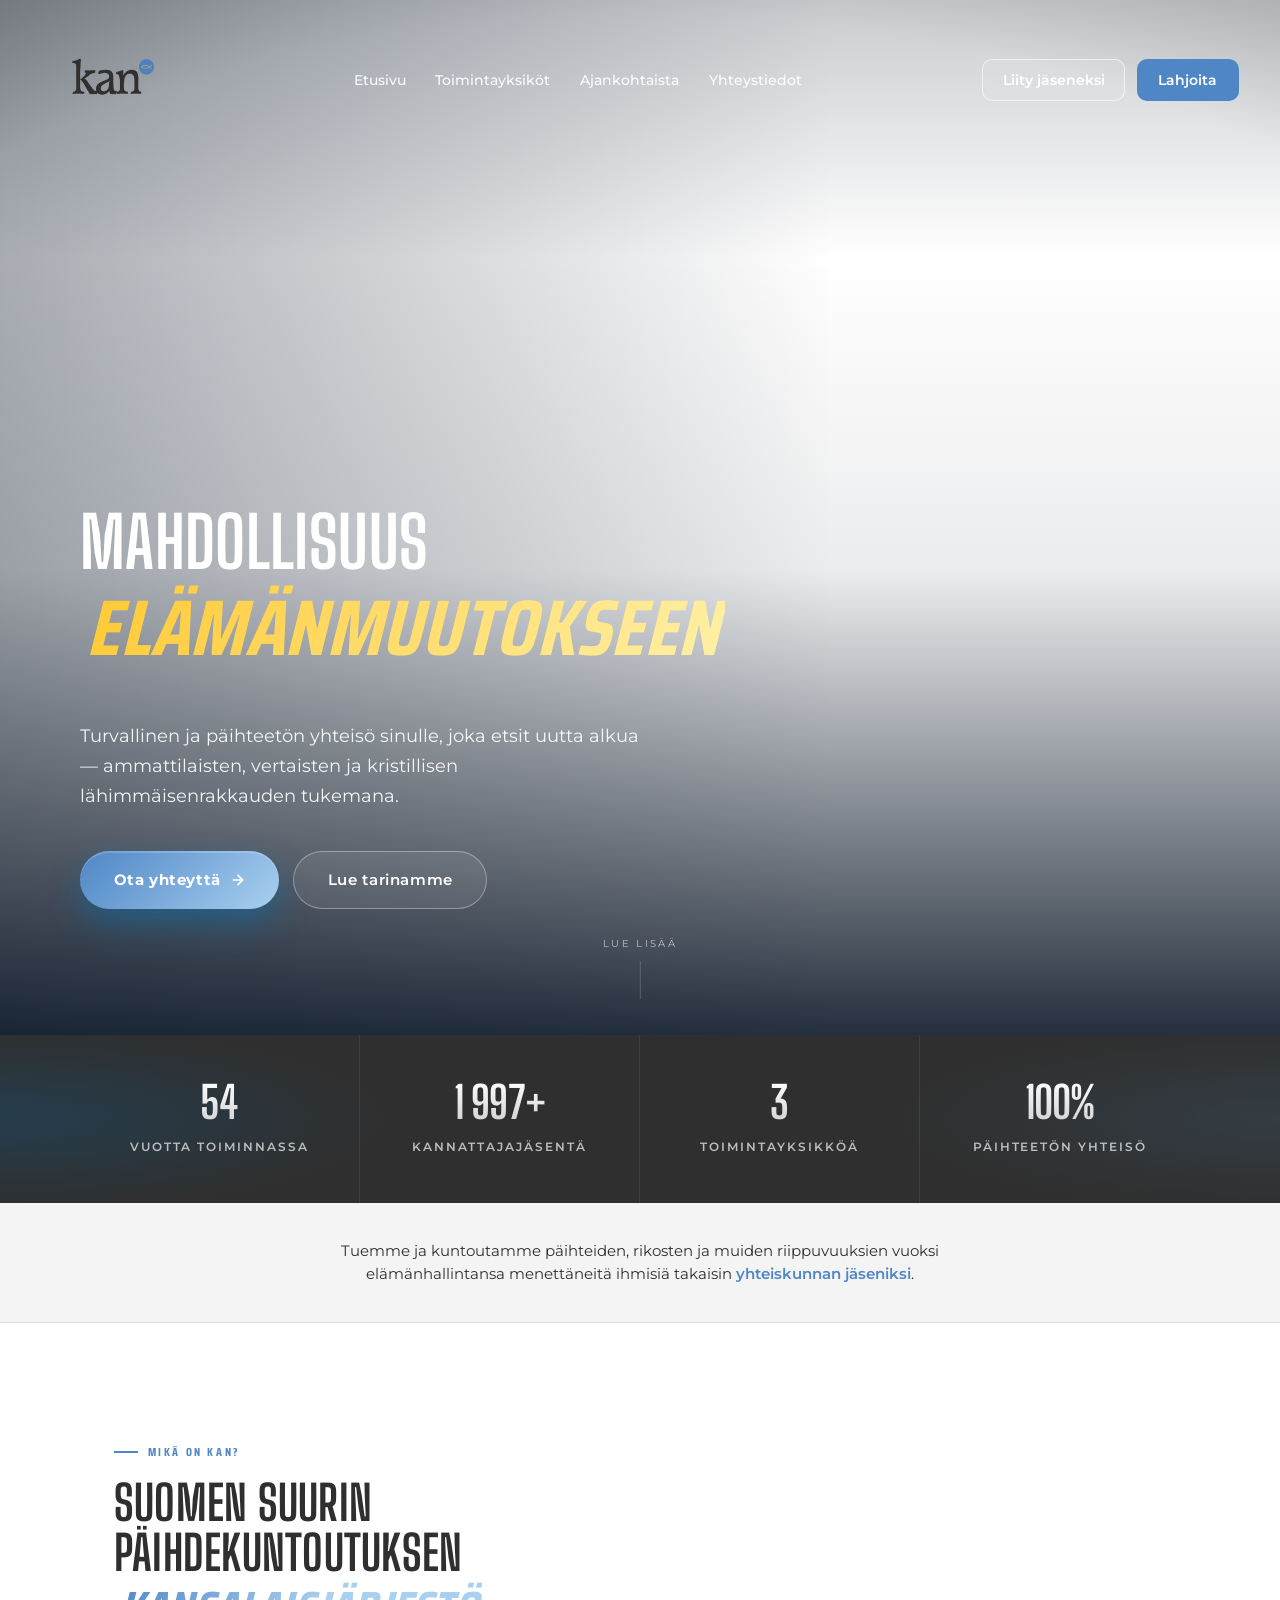
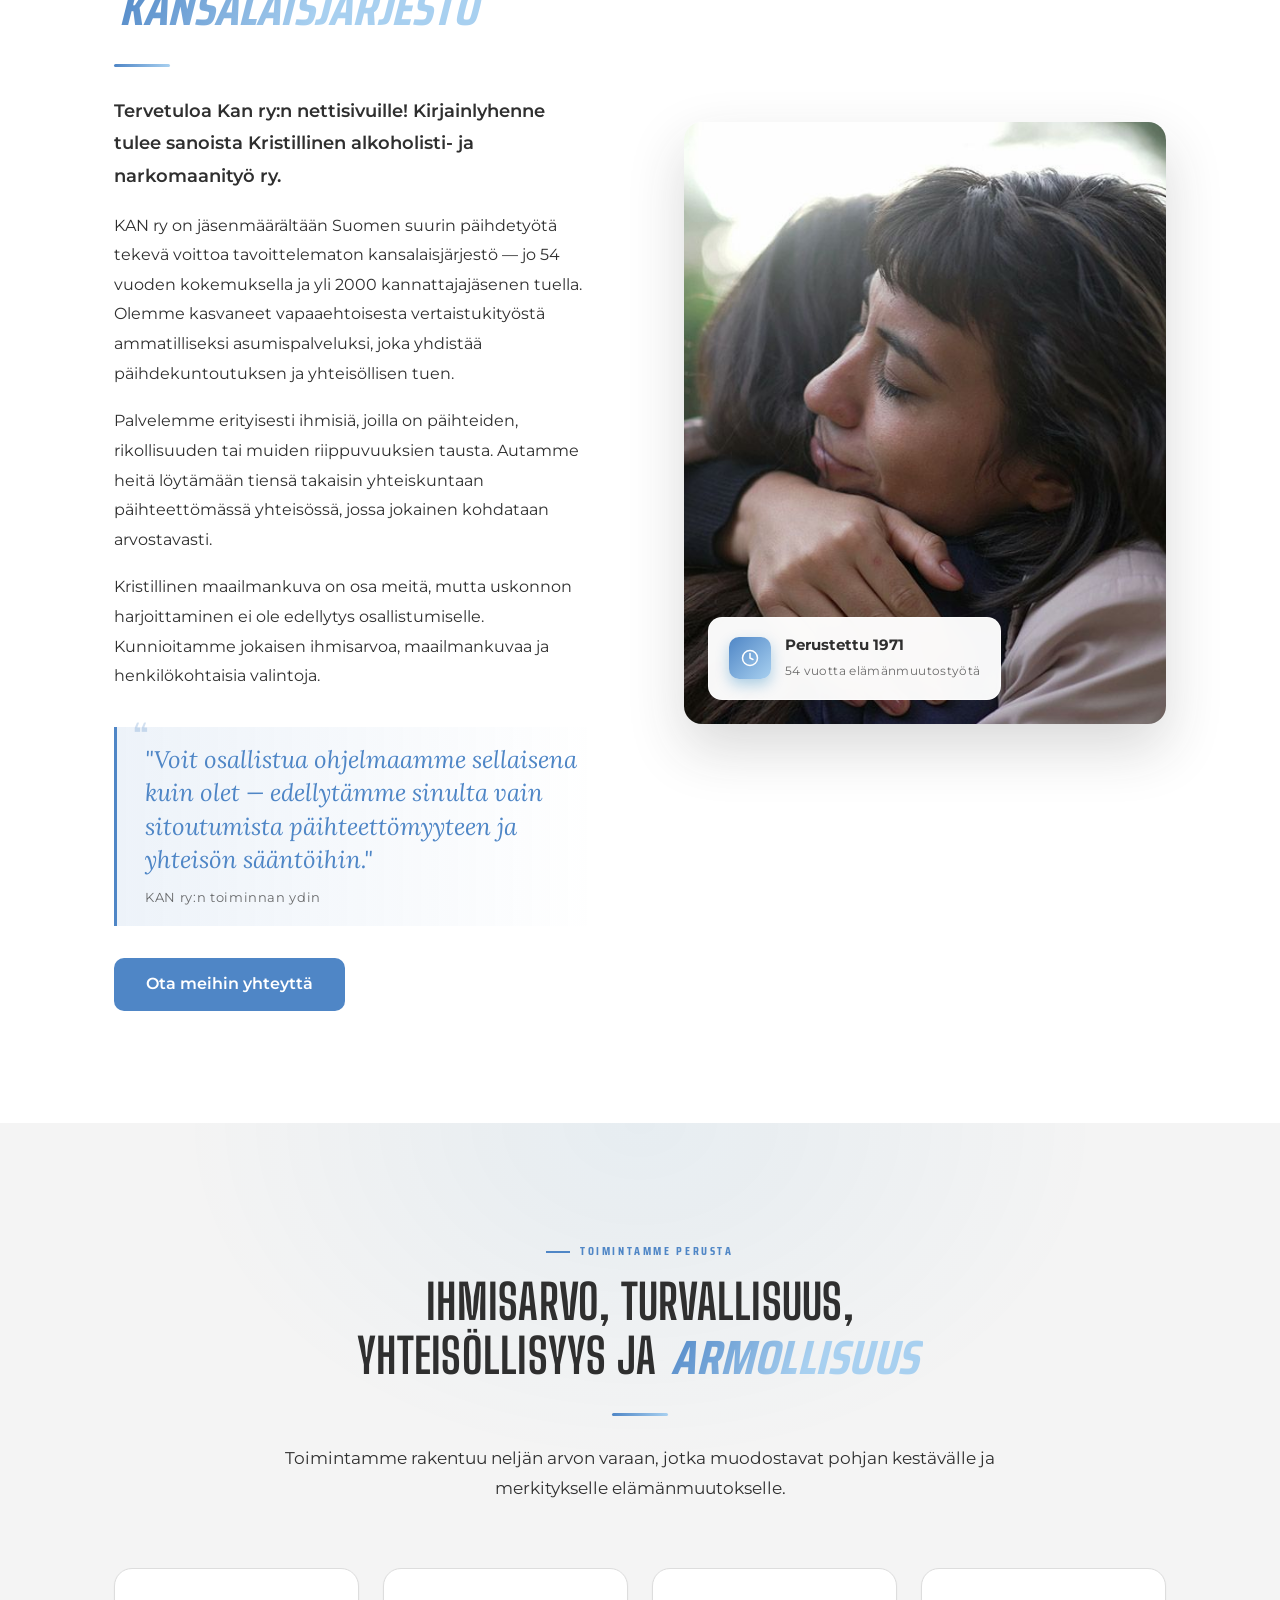
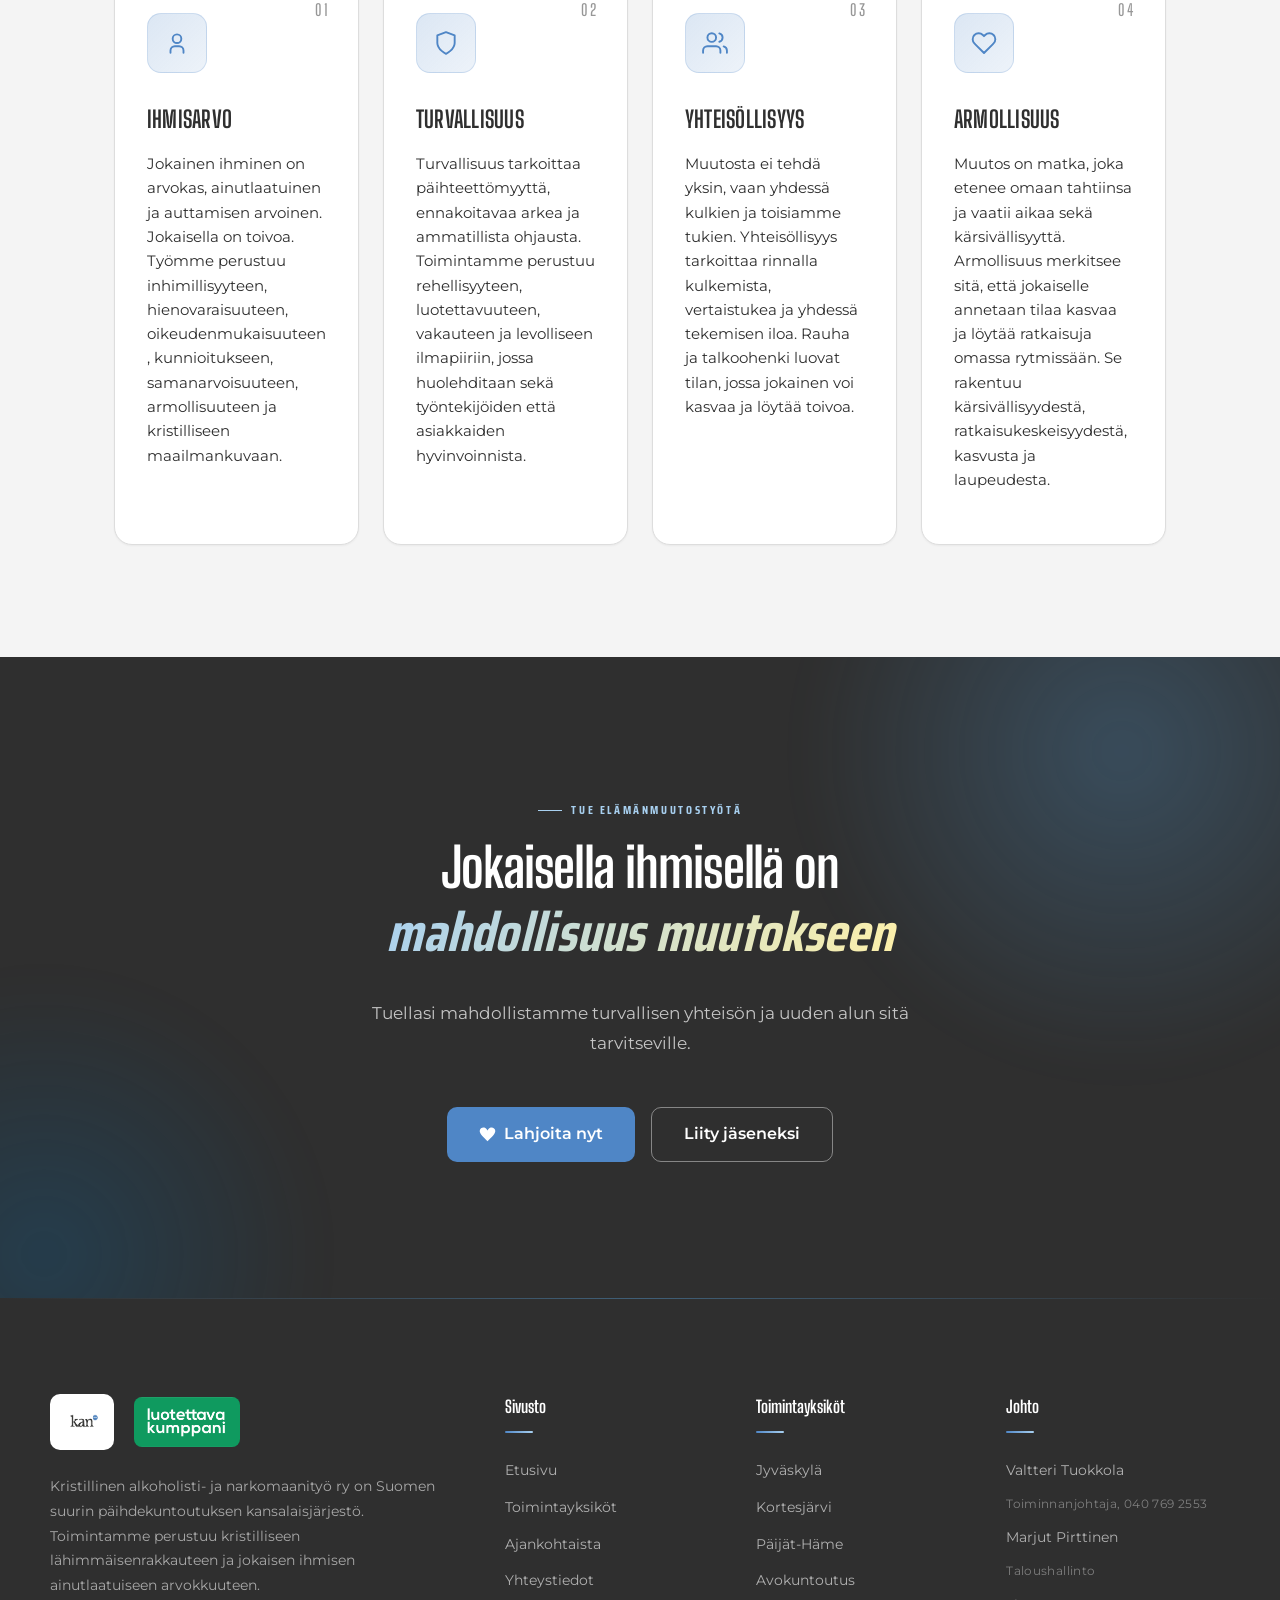
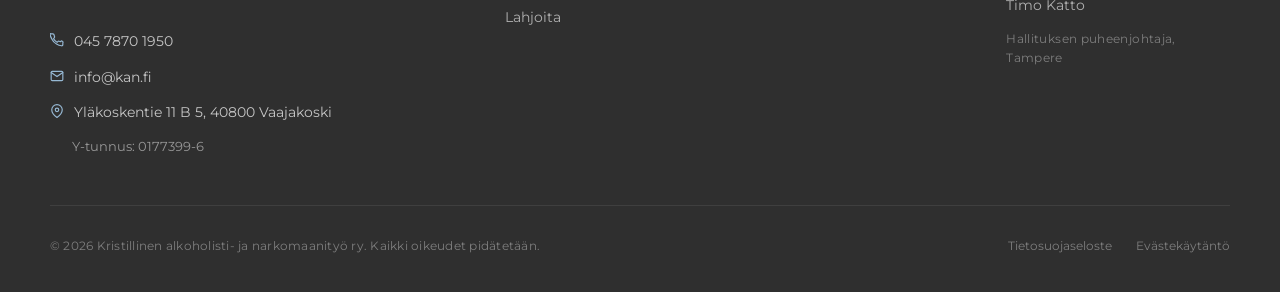
==== commit 1b5a90ab: "Content updates: vastaava change, job posting, Valtteri profile, dates - Etusivu: remove 50v juhlali" ====
--- a/index.html
+++ b/index.html
@@ -127,18 +127,11 @@
   </div>
 </div>
 
-<section id="mission" aria-label="Tehtävämme ja juhlaliite">
+<section id="mission" aria-label="Tehtävämme">
   <div class="mission-wrap">
     <p class="mission-text">
       Tuemme ja kuntoutamme päihteiden, rikosten ja muiden riippuvuuksien vuoksi elämänhallintansa menettäneitä ihmisiä takaisin <em>yhteiskunnan jäseniksi</em>.
     </p>
-    <a href="KAN_juhlaliite_50v.pdf" class="pdf-link" target="_blank" rel="noopener" aria-label="Lataa KAN 50-vuotisjuhlaliite PDF">
-      <svg viewBox="0 0 24 24" fill="none" stroke="currentColor" stroke-width="2" stroke-linecap="round" stroke-linejoin="round">
-        <path d="M14 2H6a2 2 0 0 0-2 2v16a2 2 0 0 0 2 2h12a2 2 0 0 0 2-2V8z"/>
-        <polyline points="14 2 14 8 20 8"/>
-      </svg>
-      Lataa 50v-juhlaliite (PDF)
-    </a>
   </div>
 </section>
 
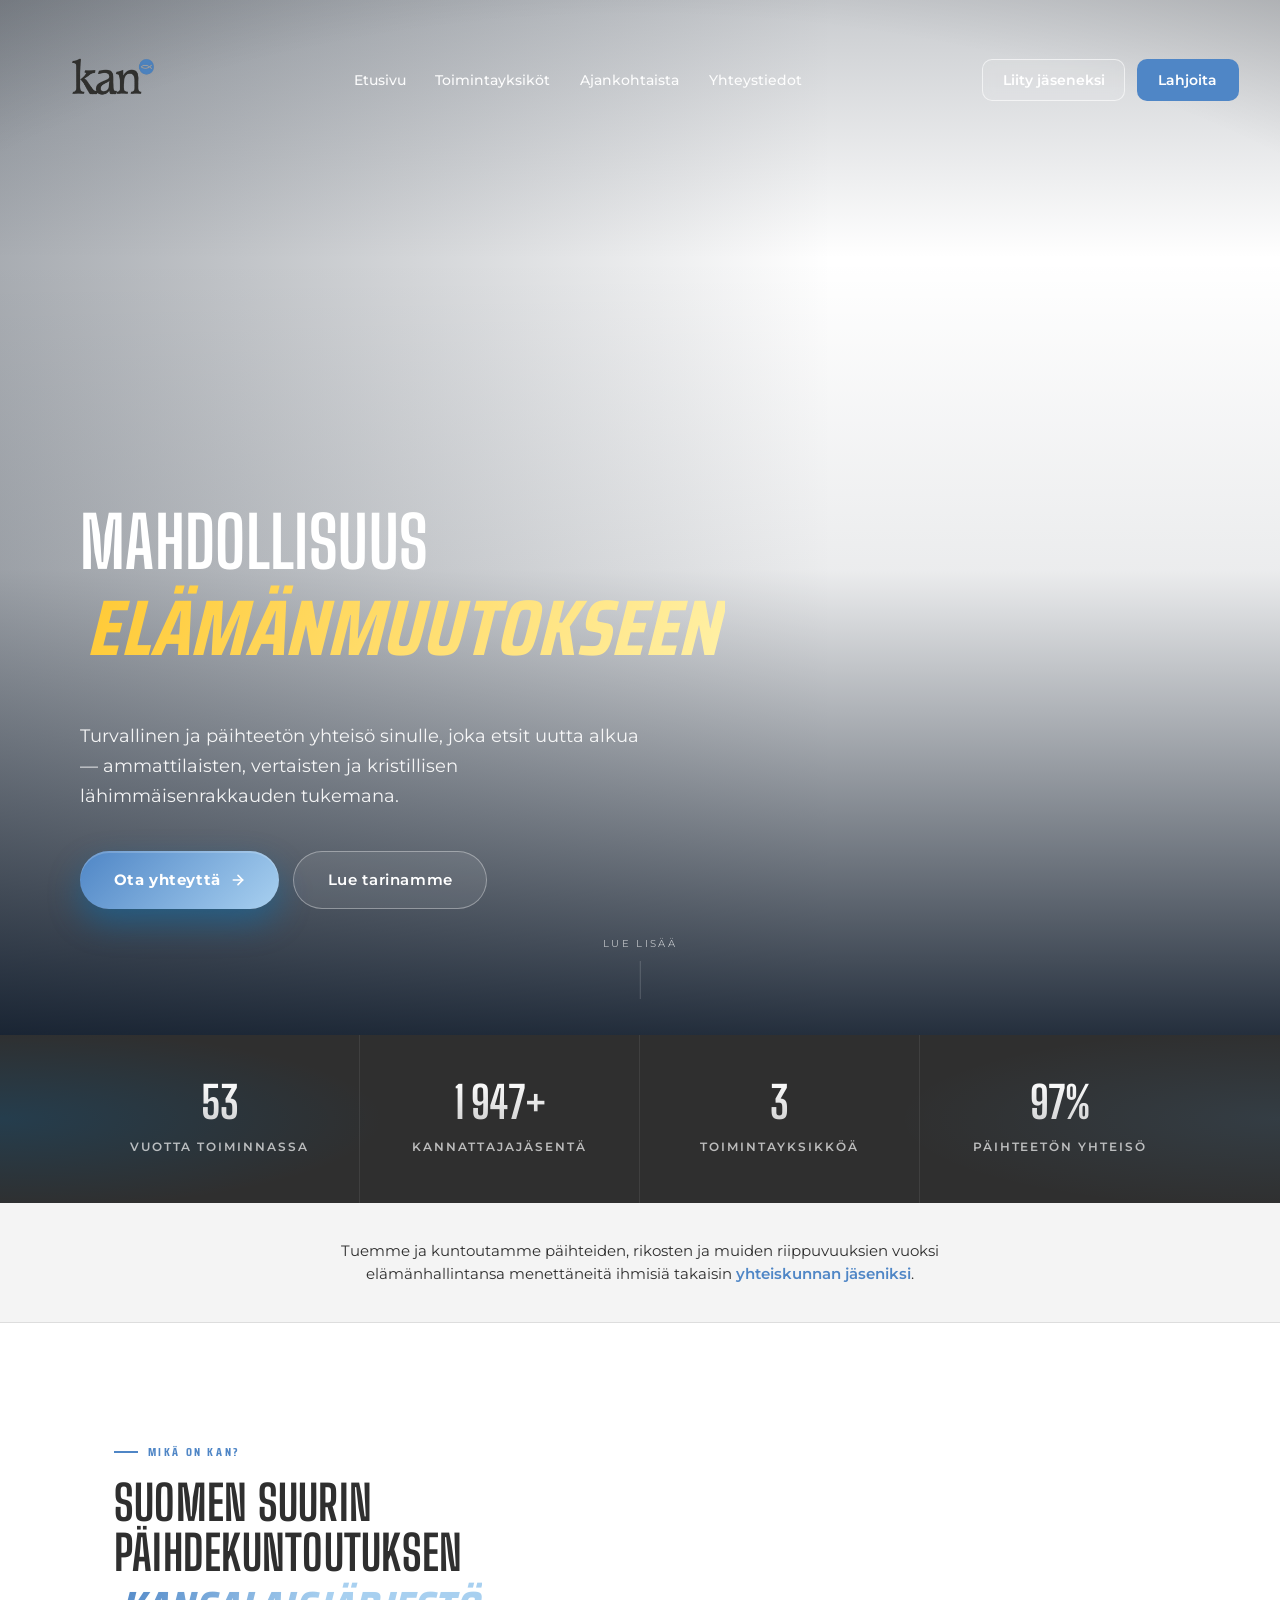
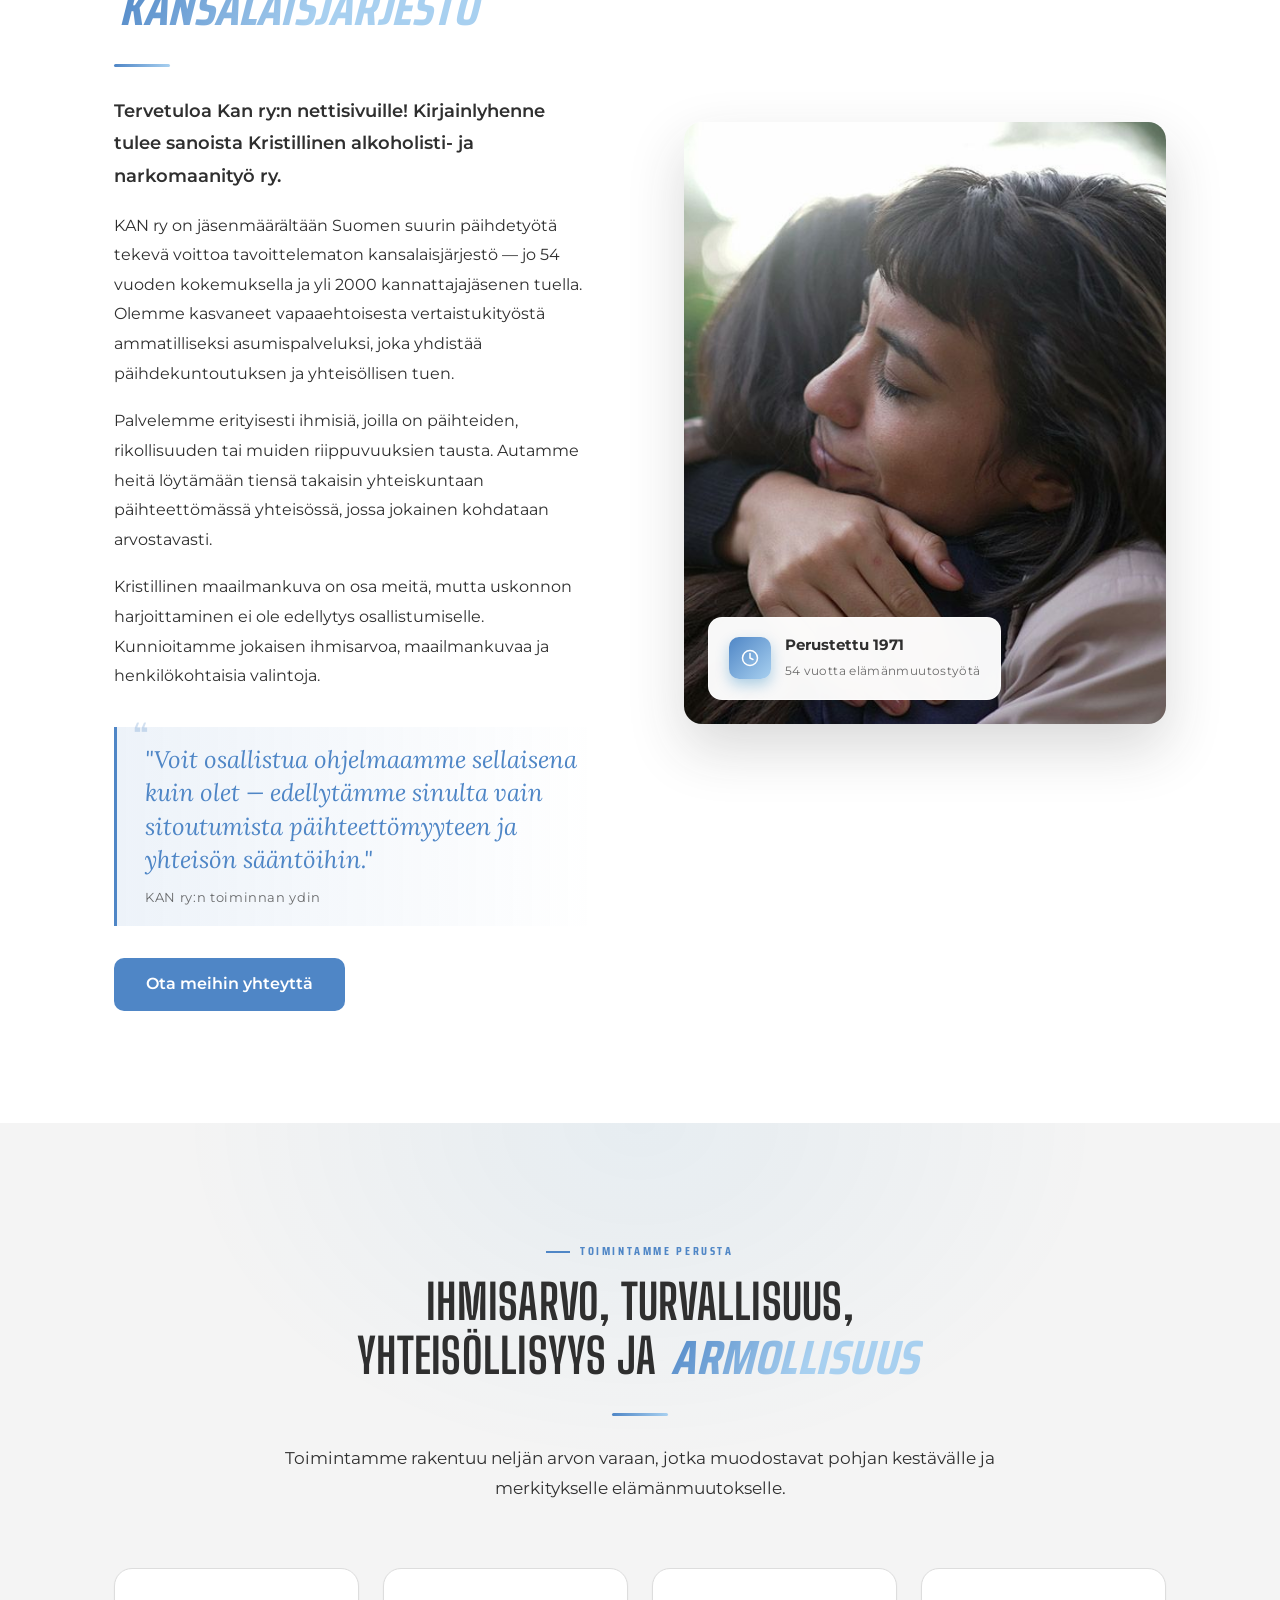
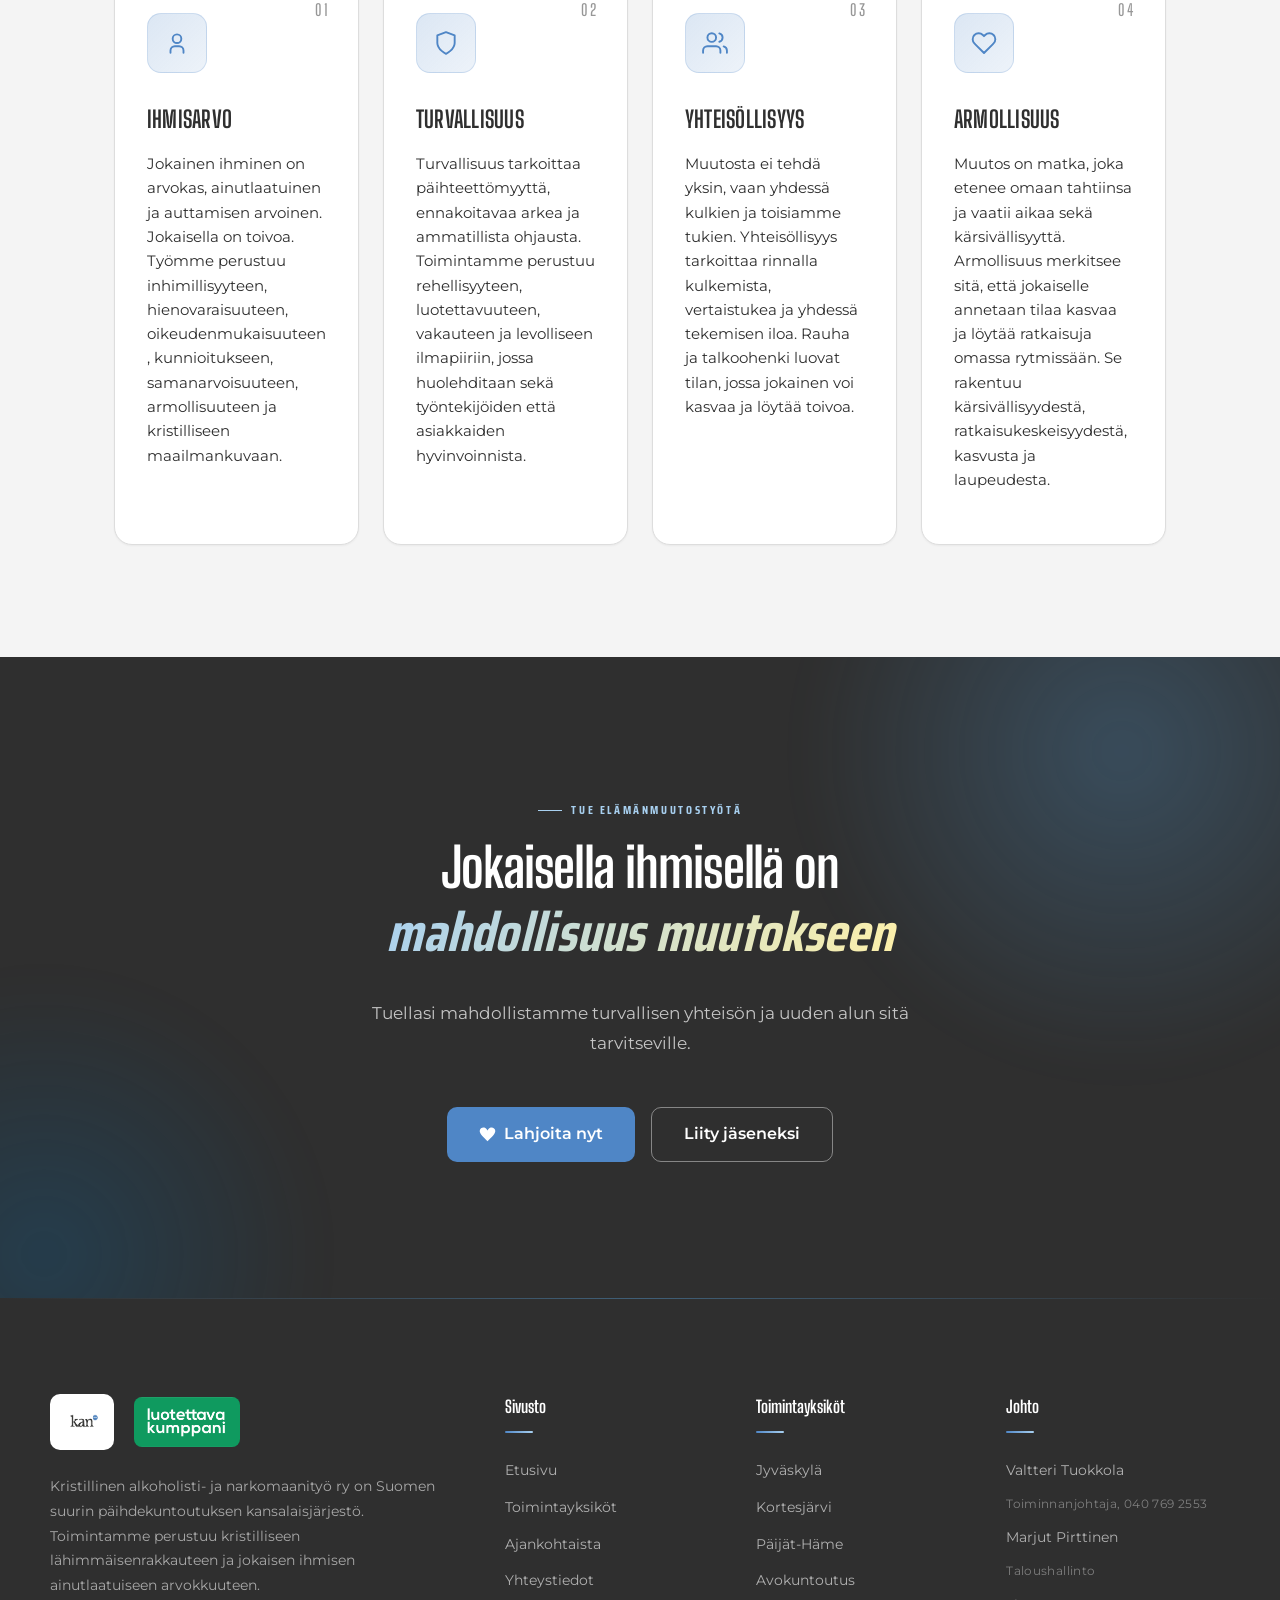
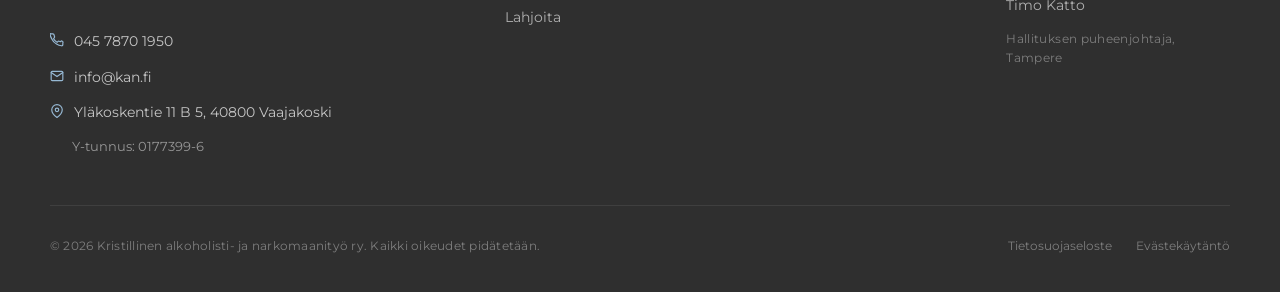
==== commit c0dcb6c8: "Add Vercel Web Analytics integration ## Vercel Web Analytics Implementation  Successfully installed " ====
--- a/index.html
+++ b/index.html
@@ -46,7 +46,11 @@
   <link rel="preconnect" href="https://fonts.googleapis.com">
   <link rel="preconnect" href="https://fonts.gstatic.com" crossorigin>
   <link href="https://fonts.googleapis.com/css2?family=Big+Shoulders+Display:wght@700;800;900&family=Lora:ital,wght@1,400;1,500;1,600&family=Montserrat:wght@300;400;500;600;700;800&family=Saira+Condensed:wght@300;400;500;600;700&display=swap" rel="stylesheet">
-  <link rel="stylesheet" href="style.css?v=3">
+  <link rel="stylesheet" href="style.css?v=4">
+  <script>
+    window.va = window.va || function () { (window.vaq = window.vaq || []).push(arguments); };
+  </script>
+  <script defer src="/_vercel/insights/script.js"></script>
 </head>
 <body class="has-dark-hero">
 <a href="#main" class="skip-link">Siirry sisältöön</a>
--- a/style.css
+++ b/style.css
@@ -2615,6 +2615,8 @@
       transition: all 0.2s; margin-top: 0.1rem;
     }
     .njs-expand-btn:hover { background: var(--blue); color: var(--white); }
+    /* Inside njs-mid cards: single-column lists — long bullets stay readable */
+    .njs-mid .loc-panel-desc ul { grid-template-columns: 1fr; }
     /* loc-panel-meta inside njs-mid-body: reset order so it doesn't jump to top */
     .njs-mid-body .loc-panel-meta {
       order: 0;
